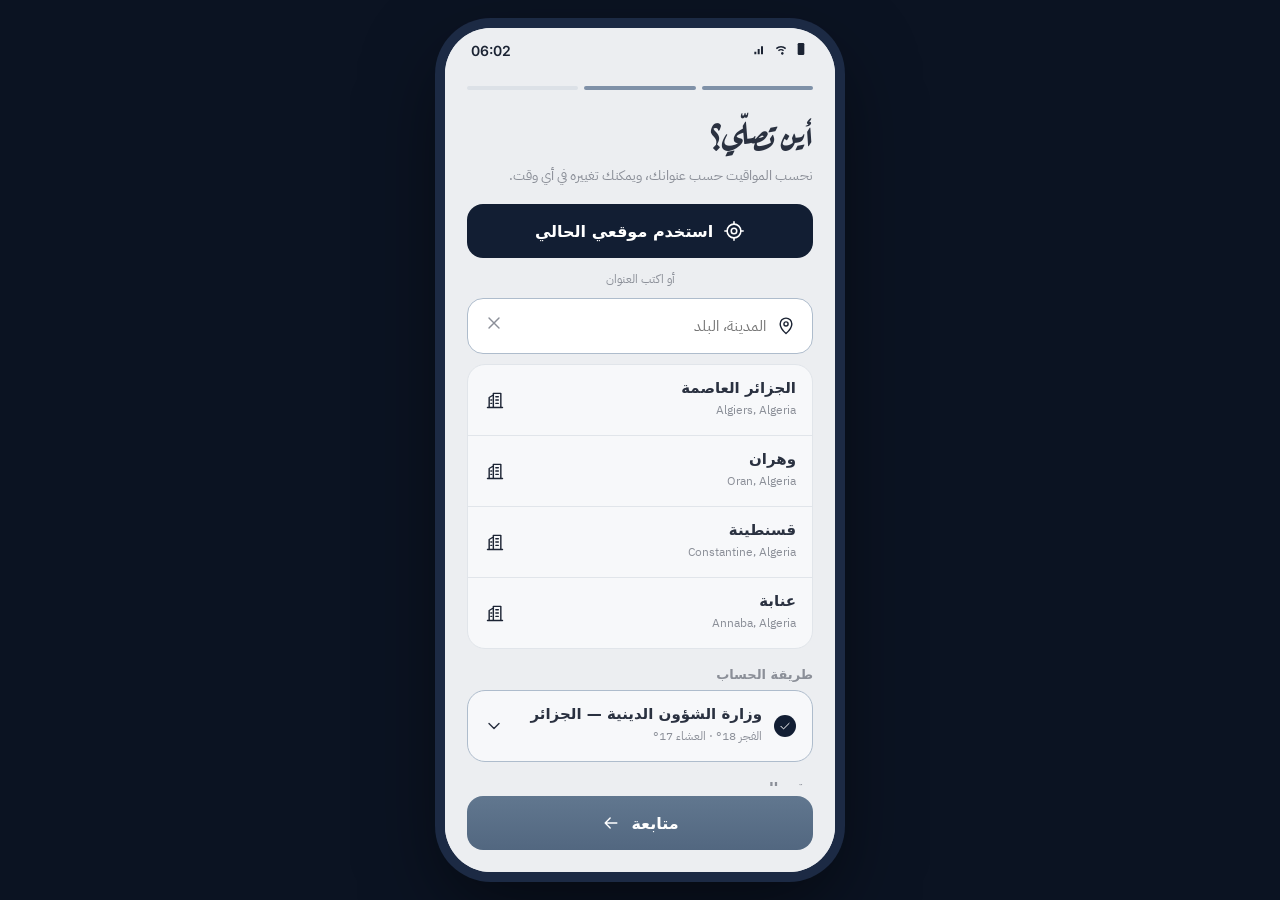
==== miqat/index.html @ 053abc75 "Miqat: drop corner circle on Adhkar and All-timings widgets Co-Authored-By: Claude Opus 5.5 <noreply" ====
<!doctype html>
<html lang="ar" dir="rtl">
<head>
<meta charset="utf-8">
<meta name="viewport" content="width=device-width,initial-scale=1,viewport-fit=cover,maximum-scale=1">
<meta name="theme-color" content="#121e33">
<title>ميقات</title>
<link rel="preconnect" href="https://fonts.googleapis.com">
<link rel="preconnect" href="https://fonts.gstatic.com" crossorigin>
<link href="https://fonts.googleapis.com/css2?family=Amiri:wght@400;700&family=Aref+Ruqaa:wght@700&family=IBM+Plex+Sans+Arabic:wght@400;500;600;700&family=Inter:wght@500;600;700;800&family=JetBrains+Mono:wght@400&display=swap" rel="stylesheet">
<style>
:root{
  --navy:#121e33;--navy2:#1a2842;--navy3:#22324f;--navyline:#2b3c5c;
  --cream:#eceef1;--card:#fff;--line:#eee8dc;--ink:#1b2333;--muted:#8b8f98;--muted2:#a9adb5;
  --gold:#7f91a8;--gold2:#aebccc;--goldsoft:#e3e8ef;--goldink:#4e6079;
  --green:#3dbb8a;--greensoft:#e2f4ec;
  --ui:'IBM Plex Sans Arabic',system-ui,sans-serif;--num:'Inter','IBM Plex Sans Arabic',sans-serif;
  --disp:'Aref Ruqaa','Amiri',serif;--quran:'Amiri',serif;--mono:'JetBrains Mono',monospace;
}
*{box-sizing:border-box;margin:0;padding:0;-webkit-tap-highlight-color:transparent}
html,body{height:100%}
body{background:#0b1322;font-family:var(--ui);color:var(--ink);display:flex;justify-content:center;align-items:center;overflow:hidden}
button{font:inherit;color:inherit;background:none;border:0;cursor:pointer}
input{font:inherit}
.ltr{direction:ltr;unicode-bidi:isolate;display:inline-block}
.num{font-family:var(--num);font-variant-numeric:tabular-nums}
svg.i{width:22px;height:22px;stroke:currentColor;fill:none;stroke-width:1.7;stroke-linecap:round;stroke-linejoin:round;flex:none}
#phone{position:relative;width:100%;height:100%;overflow:hidden;background:var(--cream)}
@media (min-width:520px){
  #phone{width:390px;height:844px;border-radius:46px;box-shadow:0 0 0 10px #1c2a44,0 30px 80px #0008}
  #sbar{display:flex!important}
}
#sbar{display:none;position:absolute;top:0;left:0;right:0;height:44px;padding:0 26px;align-items:center;justify-content:space-between;font:600 14px var(--num);z-index:50;pointer-events:none;direction:ltr}
#sbar svg{width:16px;height:16px;fill:currentColor}
#screen{position:absolute;inset:0;display:flex;flex-direction:column}
.scroll{flex:1;overflow-y:auto;overflow-x:hidden;scrollbar-width:none}
.scroll::-webkit-scrollbar{display:none}
.pt{padding-top:env(safe-area-inset-top)}
@media (min-width:520px){.pt{padding-top:44px}}
.light{background:var(--cream);color:var(--ink)}
.dark{background:var(--navy);color:#fff}

/* nav */
.nav{display:flex;justify-content:space-around;padding:8px 6px calc(10px + env(safe-area-inset-bottom));border-top:1px solid var(--line);background:var(--cream)}
.dark .nav{background:var(--navy2);border-color:var(--navyline)}
.nav button{display:flex;flex-direction:column;align-items:center;gap:3px;font-size:11.5px;color:var(--muted2);width:72px}
.nav button .pill{width:56px;height:30px;border-radius:15px;display:grid;place-items:center}
.nav button.on{color:var(--ink);font-weight:700}
.nav button.on .pill{background:var(--goldsoft);color:var(--goldink)}
.dark .nav button.on{color:#fff}
.dark .nav button.on .pill{background:#2e3d5a;color:var(--gold2)}
@media (min-width:520px){.nav{padding-bottom:22px}}

/* generic */
.hdr{display:flex;align-items:center;gap:12px;padding:12px 20px 8px}
.hdr h1{font:700 26px var(--disp);flex:1}
.ib{width:40px;height:40px;border-radius:20px;display:grid;place-items:center}
.card{background:var(--card);border-radius:18px;border:1px solid var(--line)}
.dark .card{background:var(--navy2);border-color:var(--navyline)}
.btn{height:54px;border-radius:16px;display:flex;align-items:center;justify-content:center;gap:10px;font-weight:700;font-size:16px;width:100%}
.btn.gold{background:linear-gradient(180deg,#61778f,#526780);color:#fff;box-shadow:none}
.btn.navy{background:var(--navy);color:#fff}
.btn.white{background:#fff;color:var(--ink)}
.chip{display:inline-flex;align-items:center;gap:6px;height:28px;padding:0 12px;border-radius:14px;font-size:12.5px;font-weight:600;white-space:nowrap}
.muted{color:var(--muted)}
.sec{font-size:13px;color:var(--muted);font-weight:600;margin:18px 22px 8px}
.toast{position:absolute;left:50%;bottom:110px;transform:translateX(-50%);background:#1b2333ee;color:#fff;padding:10px 16px;border-radius:12px;font-size:13px;z-index:90;max-width:85%;text-align:center;animation:fade .25s}
@keyframes fade{from{opacity:0;transform:translate(-50%,8px)}}

/* splash */
.splash{background:radial-gradient(circle at 50% 42%,#1f2d47 0,#121e33 45%,#0d1628 100%);color:#fff;align-items:center;justify-content:center;text-align:center}
.splash .t{font:700 64px var(--disp);color:var(--gold2);margin-top:22px}
.splash .s{color:#b8bfcc;font-size:14px;margin-top:6px}
.dots{display:flex;gap:7px;justify-content:center;margin-top:46px}
.dots i{width:7px;height:7px;border-radius:4px;background:#4a5670;animation:dot 1.2s infinite}
.dots i:nth-child(2){animation-delay:.2s}.dots i:nth-child(3){animation-delay:.4s}
@keyframes dot{40%{background:var(--gold2)}}
.splash .foot{position:absolute;bottom:46px;left:0;right:0;font-size:12px;color:#6f7a90}

/* onboarding */
.prog{display:flex;gap:6px;padding:14px 22px 0}
.prog i{flex:1;height:4px;border-radius:2px;background:#dce1e7}.prog i.on{background:var(--gold)}
.ob h2{font:700 34px var(--disp);padding:18px 22px 4px}
.ob p.lead{padding:0 22px;color:var(--muted);font-size:13.5px}
.search{display:flex;align-items:center;gap:10px;margin:0 22px;height:56px;padding:0 16px;border-radius:16px;background:#fff;border:1.5px solid var(--gold2)}
.search input{flex:1;min-width:0;border:0;outline:0;background:none;font-size:15px}
.list{margin:10px 22px 0;overflow:hidden}
.li{display:flex;align-items:center;gap:12px;padding:14px 16px;border-bottom:1px solid var(--line);text-align:right;width:100%}
.li:last-child{border-bottom:0}
.li .tx{flex:1}.li b{display:block;font-size:15px}.li small{color:var(--muted);font-size:12px}
.radio{width:22px;height:22px;border-radius:11px;display:grid;place-items:center;color:#fff}
.radio.on{background:var(--navy)}
.seg{display:flex;background:#e2e6eb;border-radius:14px;padding:4px;margin:0 22px}
.seg button{flex:1;height:40px;border-radius:11px;font-size:13.5px;color:var(--muted);font-weight:600}
.seg button.on{background:#fff;color:var(--ink);box-shadow:0 1px 4px #0001}

/* home hero */
.hero{position:relative;color:#fff;padding:0 22px 26px;overflow:hidden}
.hero.day{background:linear-gradient(180deg,#6d8099 0%,#a6968f 55%,#e0a46c 100%)}
.hero.night{background:linear-gradient(180deg,#0f1a2e 0%,#1c2b47 100%)}
.hero .deco{position:absolute;left:-70px;top:-60px;width:220px;height:220px;border-radius:50%;border:1px dashed #ffffff30}
.hero .moon{position:absolute;left:18px;top:30px;width:76px;height:76px;border-radius:50%;box-shadow:-14px 10px 0 0 #dfe3ea;transform:rotate(-20deg)}
.hero .loc{display:flex;align-items:center;gap:6px;font-weight:700;font-size:16px;justify-content:flex-start}
.hero .date{font-size:12.5px;opacity:.9;margin-top:3px}
.hero .lbl{font-size:13px;opacity:.9;margin-top:26px;text-align:right}
.hero .cd{font:800 58px var(--num);letter-spacing:-1px;text-align:right;direction:ltr;line-height:1.05;font-variant-numeric:tabular-nums}
.hero .ap{display:inline-flex;align-items:center;gap:6px;background:#ffffff2e;border-radius:18px;padding:6px 12px;font-size:13.5px;font-weight:600;margin-top:10px}
.hero .apw{text-align:right}
.calbtn{position:absolute;left:22px;top:12px;width:40px;height:40px;border-radius:20px;background:#ffffff26;display:grid;place-items:center;z-index:2}
.offbar{margin:14px 16px 0;padding:12px 14px;border-radius:14px;background:#e9edf2;border:1px solid #d6dde6;display:flex;gap:10px;align-items:flex-start;font-size:12.5px;color:#4a5a6e;line-height:1.7}
.plist{margin:-14px 16px 0;position:relative;z-index:3;overflow:hidden;padding:4px 0}
.prow{display:flex;align-items:center;gap:12px;padding:12px 14px;border-bottom:1px solid var(--line);position:relative}
.prow:last-child{border-bottom:0}
.dark .prow{border-color:var(--navyline)}
.prow .ic{width:38px;height:38px;border-radius:12px;background:#e9ecf0;display:grid;place-items:center;color:#7d8597}
.dark .prow .ic{background:#24344f;color:#b7c0d2}
.prow .nm{font-size:16px;font-weight:600}.prow .sb{font-size:11.5px;color:var(--muted)}
.prow .tm{font:600 19px var(--num);min-width:58px;text-align:left;color:var(--ink)}
.dark .prow .tm{color:#fff}
.prow.past .tm{color:#9aa0aa}.dark .prow.past .tm{color:#9aa6bb}
.prow .ck{width:20px;height:20px;border-radius:10px;background:var(--greensoft);color:var(--green);display:grid;place-items:center}
.dark .prow .ck{background:#1f4a44}
.prow .bell{color:var(--gold);width:30px;display:grid;place-items:center}
.prow .bell.off{color:#b5b9c1}
.prow.next{background:var(--goldsoft);margin:0 -2px;border-radius:14px;border-bottom-color:transparent}
.dark .prow.next{background:#2c3a55}
.prow.next .ic{background:var(--gold);color:#fff}
.prow.next .sb{color:var(--goldink)}.dark .prow.next .sb{color:var(--gold2)}
.prow.next .nm{font-weight:700}.prow.next .tm{font-weight:700}
.tiles{display:grid;grid-template-columns:1fr 1fr;gap:12px;margin:14px 16px 18px}
.tile{display:flex;align-items:center;gap:12px;padding:16px;text-align:right}
.tile .ti{width:44px;height:44px;border-radius:14px;display:grid;place-items:center}
.tile b{display:block;font-size:14.5px;white-space:nowrap}.tile small{color:var(--muted);font-size:12px}

/* timings day */
.daybar{margin:6px 16px 0;background:var(--navy);color:#fff;border-radius:20px;padding:14px;display:flex;align-items:center;text-align:center}
.daybar .c{flex:1}.daybar b{font-size:16px}.daybar small{display:block;color:var(--gold2);font-size:12.5px;margin-top:2px}
.trow{display:flex;align-items:center;gap:10px;padding:12px 18px;border-bottom:1px solid var(--line)}
.trow:last-child{border:0}
.trow .n{flex:1;font-size:15px;color:#6a707b}.trow .e{font:11.5px var(--mono);color:#a3a7ae;width:100px;text-align:left}
.trow .t{font:500 18px var(--num);color:#7b818b;width:56px;text-align:left}
.trow.p .n{color:var(--ink);font-weight:700}.trow.p .t{color:var(--ink);font-weight:700}
.trow.now{background:var(--goldsoft)}
.info{display:flex;gap:10px;padding:16px;margin:14px 16px;font-size:12.5px;line-height:1.8;color:#555b66}

/* imsakiya */
.mhead{display:flex;align-items:center;gap:8px;padding:0 16px;margin-top:4px}
.mrow{display:grid;grid-template-columns:1.35fr repeat(5,1fr);align-items:center;padding:10px 12px;border-bottom:1px solid var(--line);font-size:13.5px}
.mrow>span{text-align:center;font-family:var(--num);font-weight:500}
.mrow>.d{text-align:right;font-family:var(--ui)}
.mrow .d b{font-size:13.5px}.mrow .d small{display:block;font-size:10.5px;color:var(--muted)}
.mrow.h{font-size:12px;color:var(--muted);border:0;padding-top:16px}
.mrow.h>span{font-family:var(--ui);font-weight:500}
.mrow.today{background:var(--navy);color:#fff;border-radius:12px;margin:0 6px;border:0}
.mrow.today .d b{color:var(--gold2)}.mrow.today small{color:#b0b9cc}
.mrow.alt{background:#f2f4f6}

/* qibla */
.qhead{text-align:center;padding:10px 20px 0}
.qhead h3{font-size:21px;font-weight:700}.qhead p{font-size:12.5px;color:#9aa6bb;margin-top:4px}
.qhead.ok h3{color:#59d4a2}
.dialwrap{position:relative;width:310px;height:330px;margin:4px auto 0;touch-action:none}
.dialwrap .tri{position:absolute;left:50%;top:0;transform:translateX(-50%);width:0;height:0;border-left:10px solid transparent;border-right:10px solid transparent;border-top:16px solid #fff;z-index:2}
.dialwrap.ok .tri{border-top-color:#59d4a2}
.dial{position:absolute;left:5px;top:20px;width:300px;height:300px}
.qstats{display:grid;grid-template-columns:1fr 1fr;gap:10px;margin:8px 16px 0}
.qstats .card{padding:12px 14px;text-align:right}
.qstats small{font-size:11.5px;color:#9aa6bb}.qstats b{display:block;font:700 22px var(--num);margin-top:2px}
.qnote{display:flex;align-items:center;gap:10px;margin:10px 16px;padding:12px 14px;font-size:12px;color:#9aa6bb}
.simbar{margin:6px 16px;display:flex;align-items:center;gap:10px;font-size:12px;color:#9aa6bb}
.simbar input{flex:1;accent-color:var(--gold)}

/* adhan */
.adhan{background:linear-gradient(180deg,#2b3240 0%,#465264 50%,#5f6b7c 100%);color:#fff;text-align:center;align-items:center}
.adhan .pl{display:inline-flex;align-items:center;gap:6px;background:#ffffff26;border-radius:18px;padding:7px 14px;font-size:13px;font-weight:600;margin-top:22px}
.adhan .big{font:700 70px var(--disp);line-height:1.2;margin-top:6px}
.wave{display:flex;gap:4px;align-items:center;height:60px;justify-content:center;margin-top:34px}
.wave i{width:4px;border-radius:2px;background:#fff;opacity:.85;animation:wv 1s ease-in-out infinite}
@keyframes wv{50%{transform:scaleY(.35)}}
.adhan .bar{margin:0 18px;padding:14px 16px;border-radius:16px;background:#ffffff22;display:flex;align-items:center;gap:10px;font-size:13px;text-align:right}

/* lock reminder */
.lock{background:linear-gradient(180deg,#2c2a3e 0%,#3b3550 50%,#2c2a3e 100%);color:#fff}
.lock .clock{text-align:center;margin-top:34px}
.lock .clock small{font-size:15px;opacity:.9}.lock .clock b{display:block;font:300 92px var(--num);letter-spacing:-2px;line-height:1.05}
.notif{margin:20px 12px 0;background:#f2ecf1f2;color:var(--ink);border-radius:22px;padding:14px 16px;animation:drop .4s}
@keyframes drop{from{transform:translateY(-30px);opacity:0}}
.notif .app{display:flex;align-items:center;gap:6px;font-size:11.5px;color:#7a7f8a}
.notif .app i{width:20px;height:20px;border-radius:6px;background:var(--navy);display:grid;place-items:center;color:var(--gold2)}
.notif h4{font-size:15.5px;margin-top:8px}.notif p{font-size:13px;color:#555b66;margin-top:4px;line-height:1.7}
.notif .acts{display:flex;gap:8px;margin-top:12px}
.notif .acts button{flex:1;height:44px;border-radius:12px;font-weight:700;font-size:14px}

/* adhkar list */
.tabs{display:flex;gap:8px;padding:6px 16px 12px;overflow-x:auto;scrollbar-width:none}
.tabs::-webkit-scrollbar{display:none}
.tabs button{display:flex;align-items:center;gap:6px;height:40px;padding:0 14px;border-radius:20px;background:#fff;border:1px solid var(--line);font-weight:600;font-size:14px;white-space:nowrap}
.tabs button.on{background:var(--navy);color:#fff;border-color:var(--navy)}
.tabs .okd{width:18px;height:18px;border-radius:9px;background:#6b7280;color:#fff;display:grid;place-items:center}
.aheroc{margin:0 16px;border-radius:22px;padding:18px;color:#fff}
.aheroc small{font-size:12px;opacity:.85}.aheroc h2{font:700 30px var(--disp);margin-top:2px}
.aheroc .st{display:flex;gap:16px;font-size:12.5px;margin-top:6px;opacity:.95}
.aheroc .st span{display:flex;align-items:center;gap:5px}
.aheroc .fp{margin-top:12px;background:#ffffff26;border-radius:14px;padding:8px 12px;font-size:12px;display:flex;align-items:center;gap:8px}
.arow{display:flex;align-items:center;gap:12px;padding:13px 16px;border-bottom:1px solid var(--line);width:100%;text-align:right}
.arow:last-child{border:0}
.arow .n{width:26px;height:26px;border-radius:9px;background:#e9ecf0;display:grid;place-items:center;font:600 12px var(--num);color:#6a707b}
.arow.dn .n{background:var(--greensoft);color:var(--green)}
.arow .tx{flex:1}.arow b{display:block;font-size:15px}.arow small{font-size:12px;color:var(--muted)}
.arow .x{font:700 14px var(--num);color:var(--goldink);direction:ltr}
.stickyb{position:sticky;bottom:0;padding:10px 16px 12px;background:linear-gradient(transparent,var(--cream) 30%)}

/* counter */
.chd{display:flex;align-items:center;padding:8px 16px 4px;text-align:center}
.chd .c{flex:1}.chd b{font-size:16px}.chd small{display:block;color:#8b97ad;font:500 12px var(--num)}
.segs{display:flex;gap:5px;padding:8px 18px 12px;direction:rtl}
.segs i{flex:1;height:3px;border-radius:2px;background:#33435f}
.segs i.d{background:var(--gold)}.segs i.c{background:#fff}
.dcard{margin:0 16px;background:#f6f7f9;color:var(--ink);border-radius:22px;padding:16px 18px 14px;cursor:pointer;user-select:none}
.dcard .tags{display:flex;gap:6px;justify-content:flex-start;flex-wrap:wrap}
.tg1{background:var(--navy);color:#fff}.tg2{background:var(--goldsoft);color:var(--goldink)}.tg3{background:var(--greensoft);color:#2a8a63}
.dtext{font-family:var(--quran);text-align:center;line-height:2;margin:12px 0 6px;color:#1b2333}
.dtext .sur{display:block;color:var(--goldink);font-size:.62em;font-weight:700;line-height:1.6}
.dtext .bas{display:block;font-size:.6em;color:#7a7f8a;line-height:1.6}
.dtext .ist{display:block;font-size:.6em;color:#7a7f8a}
.dnote{font-size:12.5px;color:#6a707b;text-align:center;padding:8px 0 0}
.dsrc{border-top:1px dashed #d6dbe2;margin-top:10px;padding-top:10px;display:flex;gap:8px;font-size:12px;color:#6a707b;line-height:1.7}
.dsrc .gn{color:var(--goldink);font-weight:700;display:block}
.fadl{margin:10px 16px 0;padding:12px 14px;border-radius:16px;background:#1d2b45;border:1px solid var(--navyline);font-size:12.5px;line-height:1.7;display:flex;gap:8px;color:#dfe5ef}
.fadl b{color:var(--gold2)}
.subchips{display:flex;gap:8px;justify-content:center;margin-top:12px;flex-wrap:wrap}
.subchips .chip{height:32px;background:#1d2b45;color:#b9c3d6;border:1px solid var(--navyline);font-family:var(--ui)}
.subchips .chip.cur{background:var(--gold2);color:#ffffff;border-color:var(--gold2)}
.subchips .chip.ok{background:#173a36;color:#59d4a2;border-color:#1f4a44}
.ringw{display:flex;flex-direction:column;align-items:center;margin-top:auto;padding-top:14px}
.ring{position:relative;width:150px;height:150px;cursor:pointer;user-select:none;transition:transform .08s}
.ring:active{transform:scale(.96)}
.ring svg{position:absolute;inset:0;transform:rotate(-90deg)}
.ring .in{position:absolute;inset:16px;border-radius:50%;background:radial-gradient(circle at 50% 35%,#2a4270,#1a2b4c);display:flex;flex-direction:column;align-items:center;justify-content:center;box-shadow:inset 0 2px 10px #0006}
.ring .in b{font:800 46px var(--num);line-height:1}.ring .in small{font-size:12.5px;color:#b9c3d6;margin-top:4px}
.hint{font-size:11.5px;color:#8b97ad;margin-top:10px;display:flex;align-items:center;gap:6px}
.cfoot{display:flex;justify-content:space-between;padding:14px 22px calc(14px + env(safe-area-inset-bottom));font-size:14px;color:#c9d1df}
.cfoot button{display:flex;align-items:center;gap:6px}
@media (min-width:520px){.cfoot{padding-bottom:26px}}

/* done */
.done{text-align:center}
.okbig{width:150px;height:150px;border-radius:50%;margin:40px auto 0;background:radial-gradient(circle,#1d3b44 55%,#16283f 56%);display:grid;place-items:center}
.okbig i{width:110px;height:110px;border-radius:50%;background:linear-gradient(180deg,#5a9a86,#447d6b);display:grid;place-items:center;box-shadow:none;animation:pop .5s}
@keyframes pop{from{transform:scale(.5)}}
.done h2{font:700 40px var(--disp);color:var(--gold2);margin-top:14px}
.stats3{display:grid;grid-template-columns:repeat(3,1fr);gap:10px;margin:18px 16px 0}
.stats3 .card{padding:12px 6px}.stats3 b{font:700 24px var(--num);display:block}.stats3 small{font-size:11.5px;color:#9aa6bb}
.pdots{display:flex;justify-content:space-between;padding:12px 6px 4px}
.pdots div{display:flex;flex-direction:column;align-items:center;gap:6px;font-size:11.5px;color:#b9c3d6;flex:1}
.pdots i{width:46px;height:46px;border-radius:14px;display:grid;place-items:center;background:#173a36;color:#59d4a2;border:1px solid #1f4a44}
.pdots i.no{background:transparent;border:1px dashed #44567a;color:#5d6d8d}

/* settings */
.srow{display:flex;align-items:center;gap:12px;padding:15px 16px;border-bottom:1px solid var(--line);width:100%;text-align:right}
.srow:last-child{border:0}
.srow .tx{flex:1}.srow b{display:block;font-size:15px;font-weight:600}.srow small{font-size:12px;color:var(--muted)}
.srow .ico{color:#5b6372}
.grp{margin:0 16px}
.tgl{width:50px;height:30px;border-radius:15px;background:#cfd5dd;position:relative;flex:none;transition:.2s}
.tgl::after{content:"";position:absolute;top:3px;right:3px;width:24px;height:24px;border-radius:12px;background:#fff;transition:.2s;box-shadow:0 1px 3px #0003}
.tgl.on{background:#2f8d68}.tgl.on::after{right:23px}
.ncard{margin:0 16px 12px;padding:14px}
.ncard .top{display:flex;align-items:center;gap:10px}
.ncard .top .tx{flex:1;text-align:right}
.ncard .top b{font-size:16px}.ncard .top span{font:500 14px var(--num);color:var(--muted);margin-inline-start:6px}
.ncard .ops{display:flex;gap:8px;margin-top:12px;flex-wrap:wrap}
.ncard .ops button{height:34px;padding:0 12px;border-radius:17px;font-size:12.5px;font-weight:600;display:flex;align-items:center;gap:6px}
.o1{background:var(--navy);color:#fff}.o2{background:#e9ecf0;color:#4b5260}.o3{background:var(--goldsoft);color:var(--goldink)}
.ncard.off .ops{opacity:.4;pointer-events:none}
.ncard .nt{font-size:11.5px;color:var(--muted);margin-top:8px;display:flex;gap:6px;align-items:center}

/* sheet */
.shade{position:absolute;inset:0;background:#0007;z-index:80;display:flex;align-items:flex-end;animation:fd .2s}
@keyframes fd{from{opacity:0}}
.sheet{width:100%;max-height:86%;background:var(--cream);color:var(--ink);border-radius:24px 24px 0 0;padding:10px 0 calc(18px + env(safe-area-inset-bottom));display:flex;flex-direction:column;animation:up .25s}
@keyframes up{from{transform:translateY(40px)}}
.sheet .grab{width:40px;height:5px;border-radius:3px;background:#cfd5dd;margin:0 auto 10px}
.sheet h3{font-size:18px;padding:0 20px 10px}
.sheet .scroll{padding:0 16px}
.stepper{display:flex;align-items:center;gap:10px}
.stepper button{width:34px;height:34px;border-radius:17px;background:#fff;border:1px solid var(--line);font-size:18px;font-weight:700}
.stepper b{min-width:56px;text-align:center;font:600 15px var(--num)}

/* skeleton */
.sk{background:linear-gradient(90deg,#efe9dd,#f7f3ea,#efe9dd);background-size:200% 100%;animation:sk 1.4s infinite;border-radius:8px}
@keyframes sk{to{background-position:-200% 0}}
.loglist{font:11px var(--mono);direction:ltr;text-align:left;color:#555;padding:10px 14px;line-height:1.7;word-break:break-all}
.loglist .ok{color:#2a8a63}.loglist .er{color:#c0392b}

/* home v2 */
.hero .loc{color:#fff;font-family:var(--ui)}
.hero .cd{cursor:pointer}.hero .cd.clk{opacity:.92}
button.ap{color:#fff;font-family:var(--ui)}
.stars{position:absolute;inset:0;background-image:radial-gradient(1.2px 1.2px at 20% 30%,#fff9,transparent),radial-gradient(1px 1px at 60% 18%,#fff8,transparent),radial-gradient(1.4px 1.4px at 80% 40%,#fff7,transparent),radial-gradient(1px 1px at 35% 55%,#fff6,transparent),radial-gradient(1.2px 1.2px at 10% 70%,#fff7,transparent),radial-gradient(1px 1px at 90% 12%,#fff8,transparent),radial-gradient(1px 1px at 48% 8%,#fff9,transparent);pointer-events:none}
.arcw{margin:8px -10px -4px}
.arc{width:100%;height:auto;display:block;overflow:visible}
.arc .mk{cursor:pointer}
.sunp{animation:sunp 2.6s ease-in-out infinite;transform-box:fill-box;transform-origin:center}
@keyframes sunp{50%{transform:scale(1.25);opacity:.75}}
.prow{flex-wrap:wrap;cursor:pointer;transition:background .2s}
.prow .ic{color:var(--pc);background:color-mix(in srgb,var(--pc) 13%,#fff)}
.dark .prow .ic{color:color-mix(in srgb,var(--pc) 55%,#fff);background:color-mix(in srgb,var(--pc) 22%,#1a2842)}
.prow.next .ic{background:linear-gradient(160deg,#aebccc,#7f91a8);color:#fff;box-shadow:0 4px 12px #7f91a855}
.prow.next .ic svg{animation:bob 2.4s ease-in-out infinite}
@keyframes bob{50%{transform:translateY(-2px)}}
.prow.open:not(.next){background:#faf7f0}.dark .prow.open:not(.next){background:#1f2f4c}
.prow .ck.gd{background:var(--goldsoft);color:var(--goldink)}.dark .prow .ck.gd{background:#3a4a60;color:var(--gold2)}
.xp{flex-basis:100%;padding:10px 50px 2px 0;animation:fade2 .2s}
@keyframes fade2{from{opacity:0;transform:translateY(-4px)}}
.xl{font-size:12.5px;color:#6a707b;display:flex;gap:6px;align-items:center;line-height:1.7}
.dark .xl{color:#b9c3d6}
.xl b{color:var(--ink)}.dark .xl b{color:#fff}
.pbar{height:6px;border-radius:3px;background:#0000000f;margin-top:8px;overflow:hidden}
.dark .pbar{background:#ffffff1a}
.pbar i{display:block;height:100%;border-radius:3px;background:linear-gradient(90deg,#7f91a8,#aebccc);margin-right:auto;margin-left:0;float:right}
.pmeta{display:flex;justify-content:space-between;font:11px var(--num);color:var(--muted);margin-top:4px}
.xa{display:flex;gap:6px;flex-wrap:wrap;margin-top:10px}
.xa button{display:flex;align-items:center;gap:5px;height:32px;padding:0 11px;border-radius:16px;font-size:12px;font-weight:600;background:#fff;border:1px solid var(--line);color:#4b5260}
.dark .xa button{background:#22324f;border-color:var(--navyline);color:#dfe5ef}
.xa button.on{background:var(--navy);color:#fff;border-color:var(--navy)}
.dark .xa button.on{background:#aebccc;color:#1b2333;border-color:#aebccc}
.xa button.gold{background:#526780;color:#fff;border:0}
.xa button.ok{background:var(--greensoft);color:#2a8a63;border-color:transparent}
.qa{display:grid;grid-template-columns:repeat(4,1fr);gap:9px;margin:14px 16px}
.qa button{background:var(--card);border:1px solid var(--line);border-radius:18px;padding:12px 4px 10px;display:flex;flex-direction:column;align-items:center;gap:3px;transition:transform .1s}
.qa button:active{transform:scale(.95)}
.dark .qa button{background:var(--navy2);border-color:var(--navyline)}
.qa span{width:46px;height:46px;border-radius:15px;display:grid;place-items:center;background:var(--b);color:var(--c);margin-bottom:4px}
.dark .qa span{background:color-mix(in srgb,var(--c) 25%,#1a2842);color:color-mix(in srgb,var(--c) 45%,#fff)}
.qa b{font-size:13px}.qa small{font-size:10.5px;color:var(--muted)}
.calbtn{top:calc(12px + env(safe-area-inset-top))}
@media (min-width:520px){.calbtn{top:56px}}

.mini{position:absolute;top:0;left:0;right:0;z-index:20;display:flex;align-items:center;gap:10px;padding-left:18px;padding-right:18px;padding-bottom:10px;color:#fff;transform:translateY(-110%);transition:transform .25s ease;box-shadow:0 6px 20px #0003;cursor:pointer}
.mini:not(.pt){padding-top:10px}
.mini.pt{padding-top:calc(10px + env(safe-area-inset-top))}
@media (min-width:520px){.mini.pt{padding-top:50px}}
.mini.day{background:linear-gradient(180deg,#6d8099,#9a8f8c)}
.mini.night{background:linear-gradient(180deg,#0f1a2e,#1c2b47)}
.mini.show{transform:none}
.mini .mi{width:38px;height:38px;border-radius:12px;background:#ffffff2a;display:grid;place-items:center}
.mini .mt{flex:1;line-height:1.3}.mini .mt b{font-size:15px;display:block}.mini .mt small{font-size:11.5px;opacity:.85}
.mini~#hsc{padding-bottom:90px}
.mini .mc{font:800 26px var(--num);letter-spacing:-.5px;direction:ltr}

/* per-prayer skies */
.hero.sky-fajr,.mini.sky-fajr{background:linear-gradient(180deg,#26355c 0%,#4f5f92 55%,#8d8db5 100%)}
.hero.sky-duha,.mini.sky-duha{background:linear-gradient(180deg,#4f7fae 0%,#7ea6c9 60%,#b4cfe0 100%)}
.hero.sky-dhuhr,.mini.sky-dhuhr{background:linear-gradient(180deg,#2f6f9e 0%,#5b97bf 60%,#93bfd8 100%)}
.hero.sky-asr,.mini.sky-asr{background:linear-gradient(180deg,#2f6470 0%,#4f8a8a 55%,#86aea3 100%)}
.hero.sky-maghrib,.mini.sky-maghrib{background:linear-gradient(180deg,#2c2550 0%,#56406e 55%,#8a5675 100%)}
.hero.sky-isha,.mini.sky-isha{background:linear-gradient(180deg,#0f1a2e 0%,#1c2b47 100%)}
.prow.next{--pc2:var(--pc);background:color-mix(in srgb,var(--pc) 11%,#fff)}
.dark .prow.next{background:color-mix(in srgb,var(--pc) 26%,#1a2842)}
.prow.next .ic{background:linear-gradient(160deg,color-mix(in srgb,var(--pc) 70%,#fff),var(--pc));color:#fff;box-shadow:0 4px 12px color-mix(in srgb,var(--pc) 35%,transparent)}
.prow.next .sb{color:color-mix(in srgb,var(--pc) 80%,#000)}
.dark .prow.next .sb{color:color-mix(in srgb,var(--pc) 45%,#fff)}
.prow .bell{color:#9aa3b5}.prow .bell.off{color:#c3c7cf}
.prow.next .bell{color:var(--pc)}.dark .prow.next .bell{color:color-mix(in srgb,var(--pc) 50%,#fff)}

/* eye-comfort palette (v3): muted, low-glare */
:root{--cream:#eceef1;--card:#f7f8fa;--line:#e1e5ea;--ink:#2a3140}
.hero.sky-fajr,.mini.sky-fajr{background:linear-gradient(180deg,#2a3350 0%,#454d6e 60%,#62678a 100%)}
.hero.sky-duha,.mini.sky-duha{background:linear-gradient(180deg,#3a566d 0%,#57748a 60%,#7790a1 100%)}
.hero.sky-dhuhr,.mini.sky-dhuhr{background:linear-gradient(180deg,#33566b 0%,#4e6f84 60%,#6e8899 100%)}
.hero.sky-asr,.mini.sky-asr{background:linear-gradient(180deg,#34514f 0%,#4f6b68 60%,#6e8580 100%)}
.hero.sky-maghrib,.mini.sky-maghrib{background:linear-gradient(180deg,#2b3240 0%,#465264 60%,#5f6b7c 100%)}
.hero.sky-isha,.mini.sky-isha{background:linear-gradient(180deg,#141c2c 0%,#1e283b 100%)}
.hero,.mini{color:#eeece6}
.hero .cd{color:#f1efe9;font-weight:700}
.hero .ap{background:#ffffff1f}
.hero .deco{border-color:#ffffff1a}
.sunp{animation:none}
.prow.next{background:color-mix(in srgb,var(--pc) 9%,#f7f8fa)}
.prow.next .ic{background:color-mix(in srgb,var(--pc) 75%,#5b6475);box-shadow:none}
.prow.next .ic svg{animation:none}
.prow .ic{background:color-mix(in srgb,var(--pc) 10%,#f7f8fa);color:color-mix(in srgb,var(--pc) 80%,#555)}
.prow .tm{color:#2f3644}.prow.past .tm{color:#9aa0a8}
.qa span{background:color-mix(in srgb,var(--c) 10%,#f7f8fa)}

/* matte dark theme (default) */
.tdark{background:#151a22}
.tdark .dark{--cream:#151a22;--card:#1c222c;--line:#262e3a;--ink:#d5d9df;--muted:#838c9a;--muted2:#6f7886;--goldsoft:#263040;--goldink:#a3b0c2;--greensoft:#1c3330;--navy:#2a3a52;--navy2:#1c222c;--navy3:#222a36;--navyline:#262e3a;background:#151a22;color:#d5d9df}
.tdark .dark .nav{background:#181d26;border-color:#232a35}
.tdark .dark .nav button.on{color:#d5d9df}.tdark .dark .nav button.on .pill{background:#263040;color:#a3b0c2}
.tdark .dark .card{background:#1c222c;border-color:#262e3a}
.tdark .dark .prow .tm{color:#d5d9df}.tdark .dark .prow.past .tm{color:#7c8592}
.tdark .dark .prow .ic{background:color-mix(in srgb,var(--pc) 14%,#1c222c);color:color-mix(in srgb,var(--pc) 55%,#c9ced6)}
.tdark .dark .prow.next{background:color-mix(in srgb,var(--pc) 14%,#1c222c)}
.tdark .dark .prow.next .ic{background:color-mix(in srgb,var(--pc) 55%,#2a3342);color:#e3e6ea}
.tdark .dark .prow.next .sb{color:color-mix(in srgb,var(--pc) 40%,#c9ced6)}
.tdark .dark .prow .bell{color:#6f7886}.tdark .dark .prow.next .bell{color:color-mix(in srgb,var(--pc) 45%,#c9ced6)}
.tdark .dark .qa button{background:#1c222c;border-color:#262e3a}
.tdark .dark .qa span{background:color-mix(in srgb,var(--c) 16%,#1c222c);color:color-mix(in srgb,var(--c) 45%,#c9ced6)}
.tdark .hero,.tdark .mini{color:#dcdfe4}.tdark .hero .cd{color:#e2e4e8}
.tdark .dark .tabs button{background:#1c222c;border-color:#262e3a;color:#c2c8d0}
.tdark .dark .tabs button.on{background:#2a3a52;border-color:#2a3a52;color:#e3e6ea}
.tdark .dark .search{background:#1c222c;border-color:#3a4659;color:#d5d9df}.tdark .dark .search input{color:#d5d9df}
.tdark .dark .seg{background:#1c222c}.tdark .dark .seg button.on{background:#2a3342;color:#d5d9df;box-shadow:none}
.tdark .dark .prog i{background:#262e3a}.tdark .dark .prog i.on{background:#6c809a}
.tdark .dark .radio.on{background:#4a5d78}
.tdark .dark .arow .n,.tdark .dark .trow.now{background:#262e3a;color:#a8b0bc}
.tdark .dark .trow .n{color:#9aa2ae}.tdark .dark .trow .t{color:#9aa2ae}.tdark .dark .trow.p .n,.tdark .dark .trow.p .t{color:#d5d9df}
.tdark .dark .daybar{background:#222a36;color:#d5d9df}.tdark .dark .daybar small{color:#a3b0c2}
.tdark .dark .info{color:#a8b0bc}
.tdark .dark .mrow.alt{background:#191f28}.tdark .dark .mrow.today{background:#2a3a52}
.tdark .dark .srow .ico{color:#8b95a4}
.tdark .dark .tgl{background:#2f3846}.tdark .dark .tgl::after{background:#c9ced6}.tdark .dark .tgl.on{background:#4f7a6c}
.tdark .dark .o1{background:#2a3a52;color:#dfe3e8}.tdark .dark .o2{background:#262e3a;color:#b9c0ca}.tdark .dark .o3{background:#263040;color:#a3b0c2}
.tdark .dark .ncard .top .ib{background:#262e3a!important;color:#9aa3b1!important}
.tdark .dark .offbar{background:#232a35;border-color:#2e3746;color:#b9c0ca}
.tdark .dark .sk{background:linear-gradient(90deg,#1f2630,#262e3a,#1f2630);background-size:200% 100%}
.tdark .dark .stickyb{background:linear-gradient(transparent,#151a22 30%)}
.tdark .dark .xa button{background:#222a36;border-color:#2c3542;color:#c9ced6}
.tdark .dark .xa button.on{background:#3a4a62;color:#e3e6ea;border-color:#3a4a62}
.tdark .dark .xl,.tdark .dark .xl b{color:#b9c0ca}
.tdark .dcard{background:#1f2631;color:#d5d9df}
.tdark .dtext{color:#dfe2e6}.tdark .dtext .bas,.tdark .dtext .ist,.tdark .dnote,.tdark .dsrc{color:#8f98a6}
.tdark .dtext .sur{color:#a3b0c2}.tdark .dsrc{border-top-color:#2e3746}.tdark .dsrc .gn{color:#a3b0c2}
.tdark .tg1{background:#2a3a52;color:#dfe3e8}.tdark .tg2{background:#263040;color:#a3b0c2}.tdark .tg3{background:#1c3330;color:#8fbfae}
.tdark .fadl{background:#1a2029;border-color:#262e3a;color:#b9c0ca}.tdark .fadl b{color:#a3b0c2}
.tdark .ring .in{background:radial-gradient(circle at 50% 35%,#2a3445,#1f2733)}
.tdark .chd small{color:#7f8896}
.tdark .notif{background:#262d39;color:#d5d9df}.tdark .notif p{color:#a8b0bc}
.tdark .notif .acts button[style*="#e2e5ea"]{background:#323b49!important;color:#d5d9df}
.tdark .btn.white{background:#2a3342;color:#dfe3e8}
.tdark .sheet{background:#1a2029;color:#d5d9df}.tdark .sheet .card{background:#1f2631;border-color:#2a3241}
.tdark .sheet .li{border-color:#2a3241}.tdark .sheet .stepper button{background:#262e3a;border-color:#2e3746;color:#d5d9df}
.tdark .loglist{color:#a8b0bc}
.tdark .toast{background:#2a3342}

.tdark .hero.sky-fajr,.tdark .mini.sky-fajr{background:linear-gradient(180deg,#1f2640,#343b57 60%,#474c6a)}
.tdark .hero.sky-duha,.tdark .mini.sky-duha{background:linear-gradient(180deg,#22313f,#334656 60%,#455869)}
.tdark .hero.sky-dhuhr,.tdark .mini.sky-dhuhr{background:linear-gradient(180deg,#1f3341,#2f4555 60%,#405667)}
.tdark .hero.sky-asr,.tdark .mini.sky-asr{background:linear-gradient(180deg,#203332,#304644 60%,#425855)}
.tdark .hero.sky-maghrib,.tdark .mini.sky-maghrib{background:linear-gradient(180deg,#1e232c,#2c3440 60%,#3a4350)}
.tdark .hero.sky-isha,.tdark .mini.sky-isha{background:linear-gradient(180deg,#121722,#1a2130)}
/* prayer timeline card v3 */
.tl{margin:-14px 6px 0;position:relative;z-index:3;padding:16px 10px 10px;overflow:hidden;border-radius:22px}
.tr{padding:10px 8px 10px 6px!important}.tr.sun{padding-top:4px!important;padding-bottom:4px!important}.tr.next{padding-top:14px!important;padding-bottom:14px!important}
.tlh{display:flex;align-items:center;gap:10px;padding:0 4px 10px}
.tlh h3{margin:0;font-size:15px;font-weight:700}
.tlh small{display:block;font-size:11px;color:var(--muted);margin-top:1px}
.tlh .sg{display:flex;gap:4px;align-items:center;margin-right:auto}
.tlh .sg i{width:14px;height:6px;border-radius:3px;background:color-mix(in srgb,var(--muted) 25%,transparent);transition:background .4s}
.tlh .sg i.on{background:#6f9a8a}
.tlh .sg b{font:600 12px var(--num);color:var(--muted);margin-right:4px}
.tr{display:flex;flex-wrap:wrap;align-items:center;gap:10px;padding:8px 6px 8px 4px;position:relative;cursor:pointer;border-radius:14px;transition:background .25s,transform .15s;animation:trin .45s both}
.tr:active{transform:scale(.985)}
@keyframes trin{from{opacity:0;transform:translateX(-14px)}}
.tl.noanim .tr{animation:none}
.rail{width:18px;align-self:stretch;position:relative;flex:none}
.rail:before{content:'';position:absolute;right:8px;width:2px;top:-8px;bottom:-8px;background:color-mix(in srgb,var(--muted) 22%,transparent);border-radius:1px}
.tr.f .rail:before{top:50%}.tr:last-child .rail:before{bottom:50%}
.rail .fl{position:absolute;right:8px;width:2px;top:-8px;background:color-mix(in srgb,var(--pc) 55%,#8a96a8);border-radius:1px;transition:height .6s}
.tr.f .rail .fl{top:50%}
.rail .dt{position:absolute;right:3px;top:50%;width:12px;height:12px;margin-top:-6px;border-radius:50%;background:var(--card);border:2px solid color-mix(in srgb,var(--muted) 40%,transparent);box-sizing:border-box}
.tr.past .rail .dt,.tr.sun.gone .rail .dt{background:color-mix(in srgb,var(--pc) 55%,#8a96a8);border-color:transparent}
.tr.next .rail .dt{border-color:var(--pc);background:var(--card);box-shadow:0 0 0 0 color-mix(in srgb,var(--pc) 40%,transparent);animation:ping 2.2s infinite}
@keyframes ping{70%{box-shadow:0 0 0 7px transparent}100%{box-shadow:0 0 0 0 transparent}}
.rail .nw{position:absolute;right:5px;width:8px;height:8px;border-radius:50%;background:color-mix(in srgb,var(--pc) 70%,#6b7586);margin-top:-4px;transition:top .6s}
.tr .ic{width:40px;height:40px;border-radius:13px;display:grid;place-items:center;flex:none;color:color-mix(in srgb,var(--pc) 80%,#555);background:color-mix(in srgb,var(--pc) 11%,var(--card));transition:transform .3s}
.tr .tx{flex:1;min-width:0}
.tr .nm{font-size:15.5px;font-weight:600;display:flex;align-items:center;gap:6px}
.tr .sb{font-size:11.5px;color:var(--muted);margin-top:1px}
.tr .tm{font:600 18px var(--num);color:var(--ink)}
.tr.past .tm,.tr.past .nm{color:color-mix(in srgb,var(--ink) 50%,var(--card))}
.tr.past .ic{filter:saturate(.4);opacity:.75}
.tr .ac{width:36px;height:36px;border-radius:18px;display:grid;place-items:center;color:#9aa3b5;flex:none;transition:transform .2s,background .3s,color .3s}
.tr .ac.off{color:color-mix(in srgb,var(--muted) 55%,transparent)}
.tr .ac.pr{border:1.6px dashed color-mix(in srgb,var(--muted) 45%,transparent);color:color-mix(in srgb,var(--muted) 70%,transparent)}
.tr .ac.pr.on{border:0;background:#6f9a8a;color:#fff;animation:pop .35s}
@keyframes pop{40%{transform:scale(1.22)}}
.tr.sun{padding-top:3px;padding-bottom:3px}
.tr.sun .ic{width:30px;height:30px;border-radius:10px;margin:0 5px}
.tr.sun .nm{font-size:13px;font-weight:500;color:var(--muted)}.tr.sun .tm{font-size:14px;color:var(--muted)}
.tr.sun .sb{display:inline;margin-right:6px}
.tr.next{background:color-mix(in srgb,var(--pc) 9%,var(--card));padding-top:12px;padding-bottom:12px;margin:4px 0}
.tr.next .ic{width:48px;height:48px;border-radius:15px;background:color-mix(in srgb,var(--pc) 70%,#5b6475);color:#fff}
.tr.next .ic svg{animation:bob 2.6s ease-in-out infinite}
.tr.next .nm{font-size:17px;font-weight:700}.tr.next .tm{font-size:21px;font-weight:700}
.tr.next .ac{color:color-mix(in srgb,var(--pc) 75%,#444);background:color-mix(in srgb,var(--pc) 12%,var(--card))}
.tr.next .ac.off{color:var(--muted);background:transparent}
.nx{flex-basis:100%;padding-right:28px;margin-top:2px}
.nx .ln{display:flex;justify-content:space-between;align-items:baseline;font-size:11.5px;color:color-mix(in srgb,var(--pc) 70%,var(--ink))}
.nx .ln b{font:700 15px var(--num);letter-spacing:.5px}
.nx .br{height:5px;border-radius:3px;background:color-mix(in srgb,var(--pc) 14%,transparent);margin-top:6px;overflow:hidden;display:flex;justify-content:flex-start}
.nx .br i{display:block;height:100%;border-radius:3px;background:color-mix(in srgb,var(--pc) 60%,#8a96a8);transition:width 1s linear;position:relative;overflow:hidden}
.nx .br i:after{content:'';position:absolute;inset:0;background:linear-gradient(270deg,transparent,#ffffff55,transparent);animation:shim 2.8s infinite}
@keyframes shim{from{transform:translateX(100%)}to{transform:translateX(-100%)}}
.tr.open:not(.next){background:color-mix(in srgb,var(--pc) 6%,var(--card))}
.tr .xp{padding:8px 28px 4px 0}
.tr .chv{position:absolute;left:50%;bottom:-2px;opacity:0}
.tdark .dark .tr .ic{background:color-mix(in srgb,var(--pc) 14%,#1c222c);color:color-mix(in srgb,var(--pc) 55%,#c9ced6)}
.tdark .dark .tr.next{background:color-mix(in srgb,var(--pc) 14%,#1c222c)}
.tdark .dark .tr.next .ic{background:color-mix(in srgb,var(--pc) 50%,#2a3342);color:#e3e6ea}
.tdark .dark .nx .ln{color:color-mix(in srgb,var(--pc) 40%,#c9ced6)}
/* home bento widgets */
.bn{display:grid;grid-template-columns:1fr 1fr;gap:8px;margin:10px 6px 18px}
.bt{background:var(--card);border:1px solid var(--line);border-radius:22px;padding:14px;text-align:right;position:relative;overflow:hidden;transition:transform .15s;display:block;width:100%;color:inherit;animation:trin .5s both}
.bt:active{transform:scale(.97)}
.bt.w{grid-column:1/-1}
.bt h4{margin:0;font-size:14.5px;font-weight:700;display:flex;align-items:center;gap:6px}
.bt .s{font-size:11.5px;color:var(--muted);margin-top:2px}
.bt .go{position:absolute;left:12px;top:14px;color:var(--muted);opacity:.7}
.qbw{display:flex;align-items:center;gap:10px;margin-top:8px}
.qd{width:74px;height:74px;flex:none;transition:transform .5s cubic-bezier(.3,1.4,.5,1)}
.qd .nd{transform-origin:50px 50px;transform:rotate(var(--q));animation:ndin 1.3s cubic-bezier(.3,1.5,.5,1) both}
@keyframes ndin{from{transform:rotate(calc(var(--q) - 200deg))}}
.qd .sw{transform-origin:50px 50px;animation:sway 4s ease-in-out 1.3s infinite}
@keyframes sway{25%{transform:rotate(2.5deg)}75%{transform:rotate(-2.5deg)}}
.qv b{font:700 22px var(--num);display:block;color:#3f7d68}
.qv small{font-size:11px;color:var(--muted)}
.rgw{display:flex;align-items:center;gap:10px;margin-top:8px}
.rg{width:74px;height:74px;flex:none}
.rg .pg{transition:stroke-dashoffset 1.2s cubic-bezier(.3,1,.4,1)}
.rg text{font:700 19px var(--num);fill:var(--ink)}
.rgw .dts{display:flex;flex-direction:column;gap:4px;font-size:11px;color:var(--muted)}
.rgw .dts span{display:flex;align-items:center;gap:5px}
.rgw .dts i{width:7px;height:7px;border-radius:50%;background:color-mix(in srgb,var(--muted) 30%,transparent)}
.rgw .dts i.on{background:#6f9a8a}
.wk{display:flex;gap:6px;margin:10px -4px 0;overflow-x:auto;scrollbar-width:none;padding:2px 4px 4px;scroll-snap-type:x mandatory}
.wk::-webkit-scrollbar{display:none}
.wd{flex:1 0 54px;border-radius:16px;padding:8px 2px 7px;text-align:center;background:color-mix(in srgb,var(--muted) 8%,transparent);scroll-snap-align:center;transition:transform .15s}
.wd:active{transform:scale(.93)}
.wd small{display:block;font-size:10.5px;color:var(--muted)}
.wd b{display:block;font:700 18px var(--num);margin:1px 0 3px}
.wd span{display:block;font:500 10px var(--num);color:var(--muted);line-height:1.45}
.wd.ps{opacity:.55}
.wd.td{background:#526780;color:#fff}.wd.td small,.wd.td span{color:#dfe5ee}
.wd.fr:not(.td){box-shadow:inset 0 0 0 1.4px color-mix(in srgb,#526780 35%,transparent)}
.lr{display:flex;align-items:center;gap:10px}
.lr .li{width:40px;height:40px;border-radius:13px;display:grid;place-items:center;background:color-mix(in srgb,#526780 10%,var(--card));color:#526780;flex:none}
.lr .sh{width:40px;height:40px;border-radius:20px;display:grid;place-items:center;color:#a5604f;background:color-mix(in srgb,#b0503c 9%,var(--card));flex:none;transition:transform .2s}
.lr .sh:active{transform:rotate(-20deg) scale(.9)}
.tdark .dark .wd.td{background:#3a4a60}
.tdark .dark .qv b{color:#86b3a2}

/* nav v2: floating card, sliding indicator */
.nav{position:relative;margin:0 6px calc(6px + env(safe-area-inset-bottom));padding:6px;border:1px solid var(--line);border-radius:24px;background:var(--card);box-shadow:0 6px 20px #2a314014;justify-content:space-between;flex:none}
.nav .ind{position:absolute;top:6px;bottom:6px;width:calc((100% - 12px)/4);right:calc(6px + var(--i)*(100% - 12px)/4);border-radius:18px;background:color-mix(in srgb,#526780 13%,var(--card));transition:right .38s cubic-bezier(.3,1.3,.5,1)}
.nav button{position:relative;z-index:1;flex:1;width:auto;height:54px;justify-content:center;gap:2px;font-size:11px;color:color-mix(in srgb,var(--muted) 85%,transparent);transition:color .25s}
.nav button .pill{width:auto;height:26px;background:none!important;color:inherit!important;transition:transform .3s cubic-bezier(.3,1.5,.5,1)}
.nav button .pill svg{width:23px;height:23px}
.nav button.on{color:#3f5068;font-weight:700}
.nav button.on .pill{transform:translateY(-1px) scale(1.08)}
.nav button:active .pill{transform:scale(.88)}
.nav button.on:after{content:'';position:absolute;bottom:3px;width:4px;height:4px;border-radius:2px;background:#526780;opacity:.7}
.nav button.on{padding-bottom:4px}
.dark .nav{background:var(--navy2);border-color:var(--navyline);box-shadow:none}
.dark .nav .ind{background:#ffffff14}.dark .nav button{color:#8d97a8}.dark .nav button.on{color:#e3e7ee}.dark .nav button.on:after{background:#aebccc}
.tdark .dark .nav{background:#1c222c;border-color:#262e3a}.tdark .dark .nav .ind{background:#263040}.tdark .dark .nav button.on{color:#c9d1dc}
@media (min-width:520px){.nav{padding-bottom:6px;margin-bottom:16px}}

/* nav compact */
.nav{margin:0 6px calc(4px + env(safe-area-inset-bottom));padding:4px;border-radius:20px;box-shadow:0 3px 12px #2a314010}
.nav .ind{top:4px;bottom:4px;width:calc((100% - 8px)/4);right:calc(4px + var(--i)*(100% - 8px)/4);border-radius:16px}
.nav button{height:44px;font-size:10.5px;gap:1px;padding:0!important}
.nav button .pill{height:22px}.nav button .pill svg{width:20px;height:20px}
.nav button.on .pill{transform:none}
.nav button.on:after{display:none}
@media (max-height:680px){.nav button{height:38px;font-size:10px}.nav button .pill{height:20px}.nav button .pill svg{width:18px;height:18px}}
/* adhkar page v2 */
.apk{display:flex;justify-content:space-between;position:relative;margin:2px 10px 12px;padding:0 4px}
.apk:before{content:'';position:absolute;top:26px;right:34px;left:34px;height:2px;background:color-mix(in srgb,var(--muted) 20%,transparent)}
.apk button{position:relative;display:flex;flex-direction:column;align-items:center;gap:5px;font-size:12px;font-weight:600;color:var(--muted);width:64px;transition:color .25s}
.apk .cc{position:relative;width:52px;height:52px;border-radius:50%;display:grid;place-items:center;background:var(--card);color:color-mix(in srgb,var(--pc) 80%,#555);transition:transform .35s cubic-bezier(.3,1.5,.5,1),background .3s,color .3s}
.apk .cc svg.rr{position:absolute;inset:-3px;width:58px;height:58px;transform:rotate(-90deg)}
.apk button.on{color:var(--ink)}
.apk button.on .cc{background:color-mix(in srgb,var(--pc) 50%,#5b6475);color:#fff;transform:scale(1.1)}
.apk .bd{position:absolute;bottom:-2px;left:-2px;width:18px;height:18px;border-radius:9px;background:#6f9a8a;color:#fff;display:grid;place-items:center;border:2px solid var(--cream);animation:pop .4s}
.ah2{margin:0 10px;border-radius:24px;padding:18px 18px 14px;color:#fff;position:relative;overflow:hidden;animation:fade2 .35s}
.ah2 .row{display:flex;align-items:center;gap:12px}
.ah2 small{font-size:12px;opacity:.85}.ah2 h2{font:700 30px var(--disp);margin:2px 0 0;line-height:1.3}
.ah2 .rg2{width:76px;height:76px;flex:none;margin-right:auto}
.ah2 .rg2 .pg{transition:stroke-dashoffset 1.1s cubic-bezier(.3,1,.4,1)}
.ah2 .rg2 text{font:700 17px var(--num);fill:#fff}
.ah2 .chips{display:flex;gap:6px;flex-wrap:wrap;margin-top:12px}
.ah2 .chips span{display:flex;align-items:center;gap:5px;background:#ffffff1f;border-radius:12px;padding:5px 10px;font-size:12px}
.ah2 .fp{margin-top:10px;font-size:12px;opacity:.9;display:flex;gap:7px;align-items:flex-start;line-height:1.7}
.ah2 .orb{position:absolute;width:180px;height:180px;border-radius:50%;left:-60px;top:-70px;background:radial-gradient(#ffffff14,transparent 70%);animation:orb 9s ease-in-out infinite}
@keyframes orb{50%{transform:translate(30px,20px) scale(1.1)}}
.apath{margin:14px 10px 0;position:relative}
.ai{display:flex;gap:12px;align-items:stretch;width:100%;text-align:right;position:relative;animation:trin .45s both}
.ai .rl{width:30px;flex:none;display:flex;flex-direction:column;align-items:center}
.ai .rl .n{width:30px;height:30px;border-radius:50%;display:grid;place-items:center;font:700 12.5px var(--num);background:var(--card);border:1.6px solid color-mix(in srgb,var(--pc) 45%,transparent);color:color-mix(in srgb,var(--pc) 80%,#444);margin-top:14px;flex:none}
.ai .rl:after{content:'';flex:1;width:2px;background:color-mix(in srgb,var(--pc) 18%,transparent);margin-top:2px}
.ai:last-child .rl:after{opacity:0}
.ai .bx{flex:1;min-width:0;background:var(--card);border:1px solid var(--line);border-radius:18px;padding:12px 14px;margin-bottom:8px;transition:transform .15s,box-shadow .2s}
.ai:active .bx{transform:scale(.98)}
.ai .tt{display:flex;align-items:center;gap:8px}
.ai .tt b{font-size:15px;flex:1}
.ai .pv{font-family:var(--quran,var(--disp));font-size:14px;color:color-mix(in srgb,var(--ink) 70%,var(--card));margin-top:4px;white-space:nowrap;overflow:hidden;text-overflow:ellipsis;-webkit-mask-image:linear-gradient(270deg,#000 75%,transparent)}
.ai .mt{display:flex;align-items:center;gap:8px;margin-top:6px;font-size:11.5px;color:var(--muted)}
.ai .sp{background:color-mix(in srgb,var(--pc) 12%,var(--card));color:color-mix(in srgb,var(--pc) 80%,#444);border-radius:8px;padding:1px 7px;font-size:10.5px;font-weight:600}
.ai .ct{display:flex;gap:3px;align-items:center;direction:ltr}
.ai .ct i{width:7px;height:7px;border-radius:50%;background:color-mix(in srgb,var(--pc) 60%,#8a96a8)}
.ai .ct em{font:700 13px var(--num);font-style:normal;color:color-mix(in srgb,var(--pc) 80%,#444);background:color-mix(in srgb,var(--pc) 11%,var(--card));padding:2px 8px;border-radius:9px}
.sb2{position:sticky;bottom:0;padding:12px 10px 10px;background:linear-gradient(transparent,var(--cream) 35%)}
.sb2 button{width:100%;height:56px;border-radius:20px;color:#fff;font-size:17px;font-weight:700;display:flex;align-items:center;justify-content:center;gap:10px;position:relative;overflow:hidden;transition:transform .15s}
.sb2 button:active{transform:scale(.97)}
.sb2 .pi{width:32px;height:32px;border-radius:50%;background:#ffffff26;display:grid;place-items:center;animation:ping2 2.4s infinite}
@keyframes ping2{0%{box-shadow:0 0 0 0 #ffffff40}70%,100%{box-shadow:0 0 0 10px #ffffff00}}
.sb2 button:after{content:'';position:absolute;inset:0;background:linear-gradient(100deg,transparent 30%,#ffffff1c 50%,transparent 70%);animation:shim 3.5s infinite}
.swh{text-align:center;font-size:11px;color:var(--muted);margin:2px 0 4px}
.tdark .dark .apk .bd{border-color:#151a22}
/* counter v2 */
.cv2{flex:1;display:flex;flex-direction:column;min-height:0;color:#eef1f5;position:relative;overflow:hidden}
.cv2 .orb{position:absolute;width:320px;height:320px;border-radius:50%;right:-120px;top:-120px;background:radial-gradient(#ffffff12,transparent 70%);animation:orb 12s ease-in-out infinite;pointer-events:none}
.cv2 .chd b{color:#fff}.cv2 .chd small{color:#ffffffa0}.cv2 .ib{color:#fff;background:#ffffff14}
.cv2 .segs i{background:#ffffff26;height:4px;transition:background .4s}
.cv2 .segs i.d{background:#ffffffb0}.cv2 .segs i.c{background:#fff;box-shadow:0 0 0 1px #ffffff40}
.cv2 .tapz{flex:1;display:flex;flex-direction:column;min-height:0;overflow-y:auto;cursor:pointer;user-select:none;-webkit-tap-highlight-color:transparent;position:relative}
.gc{margin:0 12px;background:#ffffff12;border:1px solid #ffffff1f;border-radius:24px;padding:14px 16px 12px;backdrop-filter:blur(6px)}
.gc.enter{animation:gcin .45s cubic-bezier(.3,1.2,.5,1)}
@keyframes gcin{from{opacity:0;transform:translateX(-40px) scale(.97)}}
.gc .tags{display:flex;gap:6px;flex-wrap:wrap}
.gc .chip{background:#ffffff1c;color:#fff;border:0;height:28px;font-size:12px}
.gc .chip.k{background:#ffffff30;font-weight:700}
.gc .dtext{color:#f4f6f9;margin:12px 0 4px}
.gc .dtext .sur,.gc .dtext .bas,.gc .dtext .ist{color:#ffffffb8}
.gc .dsrc{color:#ffffffa8;border-top:1px dashed #ffffff26;font-size:12px;display:flex;gap:8px;align-items:center;padding-top:10px;margin-top:8px}
.gc .dnote{color:#ffffffc0}.gc .gn{color:#ffffffb0!important}
.fd2{margin:8px 12px 0;font-size:12.5px;line-height:1.7;color:#ffffffc8;display:flex;gap:8px;padding:0 6px}
.fd2 b{color:#fff}
.cv2 .subchips .chip{background:#ffffff14;color:#ffffffc0;border:0}
.cv2 .subchips .chip.cur{background:#ffffffe0;color:#2a3140}
.cv2 .subchips .chip.ok{background:#6f9a8a66;color:#fff}
.rw2{margin-top:auto;display:flex;flex-direction:column;align-items:center;padding:16px 0 6px}
.rg3{position:relative;width:200px;height:200px}
.rg3 svg{position:absolute;inset:0;width:100%;height:100%}
.rg3 .bd{transition:fill .25s,r .25s}
.rg3 .cn{position:absolute;inset:34px;border-radius:50%;background:radial-gradient(circle at 50% 30%,#ffffff2a,#ffffff0a);border:1px solid #ffffff22;display:flex;flex-direction:column;align-items:center;justify-content:center;transition:transform .1s}
.rg3.press .cn{transform:scale(.94)}
.rg3 .cn b{font:800 52px var(--num);line-height:1;color:#fff}
.rg3 .cn b.bump{animation:bump .28s}
@keyframes bump{40%{transform:scale(1.18)}}
.rg3 .cn small{font-size:12px;color:#ffffffb0;margin-top:4px}
.rg3.full .cn{background:radial-gradient(circle at 50% 30%,#6f9a8a88,#6f9a8a33);animation:pop .4s}
.hint2{font-size:11.5px;color:#ffffff90;margin-top:10px;display:flex;align-items:center;gap:6px}
.rip{position:absolute;width:16px;height:16px;margin:-8px 0 0 -8px;border-radius:50%;background:#ffffff40;pointer-events:none;animation:rip .6s ease-out forwards;z-index:5}
@keyframes rip{to{transform:scale(14);opacity:0}}
.plus{direction:ltr;position:absolute;font:800 22px var(--num);color:#fff;pointer-events:none;animation:plus .8s ease-out forwards;z-index:6;text-shadow:0 2px 8px #0003}
@keyframes plus{to{transform:translateY(-60px);opacity:0}}
.cf2{display:flex;gap:8px;padding:10px 12px calc(12px + env(safe-area-inset-bottom))}
.cf2 button{flex:1;height:46px;border-radius:16px;background:#ffffff14;color:#fff;font-size:13.5px;font-weight:600;display:flex;align-items:center;justify-content:center;gap:6px;transition:transform .12s,background .2s}
.cf2 button:active{transform:scale(.95);background:#ffffff22}

/* prayer card v3 — uniform columns + day line + detail panel */
.pdh{display:flex;align-items:center;gap:10px;padding:0 6px 12px}
.pdh h3{margin:0;font-size:15.5px;font-weight:700}.pdh small{display:block;font-size:11.5px;color:color-mix(in srgb,var(--ink) 68%,var(--card));margin-top:2px}
.pdr{margin-right:auto;width:42px;height:42px;position:relative;flex:none}
.pdr svg{width:100%;height:100%;transform:rotate(-90deg)}
.pdr circle{fill:none;stroke:color-mix(in srgb,var(--muted) 18%,transparent);stroke-width:3.2}
.pdr circle.v{stroke:#6f9a8a;stroke-linecap:round;stroke-dasharray:calc(var(--v)*100) 100;transition:stroke-dasharray .6s}
.pdr b{position:absolute;inset:0;display:flex;align-items:baseline;justify-content:center;padding-top:12px;box-sizing:border-box;font:700 13px var(--num);direction:ltr;white-space:nowrap}.pdr b small{font-size:9px;color:var(--muted);font-weight:600}
.pcs{display:grid;grid-template-columns:repeat(5,1fr);gap:5px}
.pc{display:flex;flex-direction:column;align-items:center;gap:4px;padding:10px 2px 9px;border-radius:16px;background:color-mix(in srgb,var(--pc) 11%,var(--card));border:1.5px solid color-mix(in srgb,var(--pc) 14%,transparent);position:relative;transition:transform .25s cubic-bezier(.3,1.4,.5,1),background .3s,border-color .3s;animation:pcin .45s both}
@keyframes pcin{from{opacity:0;transform:translateY(8px)}}
.tl.noanim .pc{animation:none}
.pc:active{transform:scale(.95)}
.pc .ci{width:34px;height:34px;border-radius:12px;display:grid;place-items:center;color:color-mix(in srgb,var(--pc) 80%,#2f3644);background:color-mix(in srgb,var(--pc) 24%,var(--card));transition:all .3s}
.pc .cn{font-size:13px;font-weight:700;color:var(--ink)}
.pc .ct{font:600 13.5px var(--num);color:color-mix(in srgb,var(--ink) 78%,var(--card))}
.pc .mk{position:absolute;top:6px;left:6px;width:16px;height:16px;border-radius:50%;display:grid;place-items:center;border:1.5px dashed color-mix(in srgb,var(--muted) 75%,transparent);color:transparent;transition:all .3s}
.pc .mk.on{border:0;background:#6f9a8a;color:#fff;animation:pop .35s}
.pc .mk.bl{border:0;color:color-mix(in srgb,var(--pc) 70%,#3a4252)}.pc .mk.bl.off{color:var(--muted);opacity:.8}
.pc.ps .cn{color:color-mix(in srgb,var(--ink) 88%,var(--card))}
.pc.nx{background:color-mix(in srgb,var(--pc) 24%,var(--card));border-color:color-mix(in srgb,var(--pc) 35%,transparent);transform:translateY(-3px)}
.pc.nx .ci{background:color-mix(in srgb,var(--pc) 70%,#3f4757);color:#fff}
.pc.nx .ci svg{animation:bob 2.6s ease-in-out infinite}
.pc.nx .cn{font-weight:700}.pc.nx .ct{color:var(--ink);font-weight:700}
.pc.sel{border-color:color-mix(in srgb,var(--pc) 65%,transparent)}
.pc.nx.sel{border-color:color-mix(in srgb,var(--pc) 55%,transparent)}
.pdl{position:relative;height:14px;margin:8px 0 4px}
.pdl:before{content:'';position:absolute;right:10%;left:10%;top:6px;height:2px;border-radius:1px;background:color-mix(in srgb,var(--muted) 32%,transparent)}
.pdl .fl{position:absolute;right:10%;top:6px;height:2px;border-radius:1px;background:#5f7088;transition:width 1s linear}
.pdl .dt{position:absolute;top:3px;width:8px;height:8px;margin-right:-4px;border-radius:50%;background:var(--card);border:1.5px solid color-mix(in srgb,var(--muted) 65%,transparent);box-sizing:border-box}
.pdl .dt.on{background:color-mix(in srgb,var(--pc) 80%,#4a5262);border-color:transparent}
.pdl .nw{position:absolute;top:1px;width:12px;height:12px;margin-right:-6px;border-radius:50%;background:#4f6078;box-shadow:0 0 0 3px var(--card);transition:right 1s linear;animation:ping2 2.4s infinite}
@keyframes ping2{0%{box-shadow:0 0 0 3px var(--card),0 0 0 3px #6c7d9255}70%{box-shadow:0 0 0 3px var(--card),0 0 0 9px transparent}100%{box-shadow:0 0 0 3px var(--card),0 0 0 3px transparent}}
.pdd{margin-top:6px;padding:12px;border-radius:16px;background:color-mix(in srgb,var(--pc) 13%,var(--card));animation:pdin .35s both}
@keyframes pdin{from{opacity:0;transform:translateY(6px)}}
.pdd .dl{display:flex;align-items:center;gap:10px}
.pdd .di{width:40px;height:40px;border-radius:13px;display:grid;place-items:center;flex:none;background:color-mix(in srgb,var(--pc) 70%,#3f4757);color:#fff}
.pdd .dx{flex:1;min-width:0}.pdd .dx small{display:block;font-size:11.5px;font-weight:600;color:color-mix(in srgb,var(--ink) 70%,var(--card))}.pdd .dx b{font-size:16px;font-weight:700}.pdd .dx b .num{font-weight:600;color:color-mix(in srgb,var(--ink) 90%,var(--card));margin-right:4px}
.pdd .cd{font:700 21px var(--num);color:color-mix(in srgb,var(--pc) 60%,#1f2430);letter-spacing:.5px}
.pdd .rl{font-size:12.5px;color:color-mix(in srgb,var(--ink) 75%,var(--card));font-weight:600}
.pdd .br{height:6px;border-radius:3px;background:color-mix(in srgb,var(--pc) 22%,transparent);margin-top:10px;overflow:hidden}
.pdd .br i{display:block;height:100%;border-radius:3px;background:color-mix(in srgb,var(--pc) 80%,#4a5262);transition:width 1s linear;position:relative;overflow:hidden}
.pdd .br i:after{content:'';position:absolute;inset:0;background:linear-gradient(270deg,transparent,#ffffff55,transparent);animation:shim 2.8s infinite}
.pdd .pb{margin-top:10px;width:100%;height:40px;border-radius:12px;display:flex;align-items:center;justify-content:center;gap:6px;font-size:13.5px;font-weight:600;border:1.5px dashed color-mix(in srgb,var(--pc) 55%,var(--muted));color:color-mix(in srgb,var(--ink) 80%,var(--card));transition:all .3s}
.pdd .pb.on{border:0;background:#6f9a8a;color:#fff}
.pdd .da{display:flex;align-items:center;gap:6px;margin-top:8px}
.pdd .sx{display:flex;align-items:center;gap:5px;font-size:12px;font-weight:600;color:color-mix(in srgb,var(--ink) 72%,var(--card))}
.pdd .ib{width:34px;height:34px;border-radius:11px;display:grid;place-items:center;color:color-mix(in srgb,var(--pc) 70%,#2f3644);background:color-mix(in srgb,var(--pc) 20%,var(--card))}
.pdd .ib.off{color:color-mix(in srgb,var(--ink) 60%,var(--card))}
.tdark .dark .pc{background:color-mix(in srgb,var(--pc) 8%,#1c222c)}.tdark .dark .pc.nx{background:color-mix(in srgb,var(--pc) 20%,#1c222c)}
.tdark .dark .pc .ci{background:color-mix(in srgb,var(--pc) 16%,#1c222c);color:color-mix(in srgb,var(--pc) 55%,#c9ced6)}
.tdark .dark .pc.nx .ci,.tdark .dark .pdd .di{background:color-mix(in srgb,var(--pc) 50%,#2a3342);color:#e3e6ea}
.tdark .dark .pdd{background:color-mix(in srgb,var(--pc) 12%,#1c222c)}
.tdark .dark .pdd .cd{color:color-mix(in srgb,var(--pc) 40%,#c9ced6)}

/* illustrated prayer icons */
.sc{overflow:hidden;padding:0!important;background:none!important;box-shadow:0 2px 6px #2a314022}
.sc .psc{width:100%;height:100%;display:block}
.pc .ci.sc{width:38px;height:38px;border-radius:12px}
.pc.nx .ci.sc{width:42px;height:42px;border-radius:13px}
.pdd .di.sc{width:44px;height:44px;border-radius:14px}
.psc.an .ray{animation:psr 18s linear infinite}
@keyframes psr{to{transform:rotate(360deg)}}
.psc.an .tw{animation:pst 2.6s ease-in-out infinite}.psc.an .tw.t2{animation-delay:.9s}.psc.an .tw.t3{animation-delay:1.7s}
@keyframes pst{50%{opacity:.25}}
.psc.an .cl{animation:psc 5s ease-in-out infinite alternate}
@keyframes psc{to{transform:translateX(-3px)}}
.psc.an .sn{animation:pss 3.4s ease-in-out infinite}
@keyframes pss{50%{transform:translateY(-1.2px)}}
.psc.an .bd{animation:psb 4s ease-in-out infinite alternate}
@keyframes psb{to{transform:translate(1.5px,-1px)}}
.pc.nx .ci.sc svg{animation:none}

/* bento v2: clearer tints + stronger text */
.bt{--bc:#526780;background:#fff;border-color:#e3e7ec;box-shadow:0 2px 10px #2a31400d}

.bt h4{color:var(--ink)}.bt h4 svg{color:var(--bc)}
.bt .s{color:color-mix(in srgb,var(--ink) 68%,var(--card))}
.bt .go{color:color-mix(in srgb,var(--ink) 60%,var(--card));opacity:1}
.qv b{font-size:24px;color:#2f6e59}
.qv small{font-size:11.5px;font-weight:600;color:color-mix(in srgb,var(--ink) 70%,var(--card))}
.rg text{font-size:20px}
.rgw .dts{font-size:11.5px;font-weight:600;color:color-mix(in srgb,var(--ink) 70%,var(--card))}
.wd{background:color-mix(in srgb,var(--bc) 9%,#fff);border:1px solid color-mix(in srgb,var(--bc) 16%,transparent)}
.wd small{font-size:11px;font-weight:600;color:color-mix(in srgb,var(--ink) 68%,var(--card))}
.wd b{color:var(--ink)}
.wd span{font-weight:600;font-size:10.5px;color:color-mix(in srgb,var(--ink) 75%,var(--card))}
.wd.ps{opacity:.85}
.wd.td{background:#455a75;border-color:transparent}.wd.td b{color:#fff}.wd.td small,.wd.td span{color:#e8edf3}
.wd.fr:not(.td){box-shadow:inset 0 0 0 1.6px color-mix(in srgb,#526780 55%,transparent)}
.lr .li{background:color-mix(in srgb,var(--bc) 15%,#fff);color:#3f5272}
.lr .sh{color:#3f5272;background:color-mix(in srgb,var(--bc) 15%,#fff)}

/* adhkar picker: illustrated prayer icons */
.apk .cc .sci{position:absolute;inset:0;border-radius:50%;overflow:hidden;box-shadow:0 2px 8px #2a314026}
.apk .cc .sci svg{width:100%;height:100%;display:block}
.apk .cc svg.rr{z-index:1}.apk .bd{z-index:2}
.apk button{color:color-mix(in srgb,var(--ink) 70%,var(--card))}
.apk button.on .cc{background:none;box-shadow:0 0 0 3px var(--cream),0 0 0 5px color-mix(in srgb,var(--pc) 70%,#3f4757)}

/* bento illustrations */
.bt h4{gap:8px}
.bt h4 .hi{width:30px;height:30px;border-radius:10px;overflow:hidden;flex:none;box-shadow:0 2px 6px #2a314022}
.bt h4 .hi svg,.lr .hi2 svg{width:100%;height:100%;display:block}
.lr .li.hi2{overflow:hidden;padding:0;background:none;box-shadow:0 2px 6px #2a314022}
.bt>*:not(.go):not(.dco){position:relative;z-index:1}.bt .go{z-index:1}
.bt .dco{position:absolute;z-index:0;pointer-events:none;opacity:.09;left:0;right:0;bottom:0;width:100%;height:46px}
.bt .dco.tl{top:6px;bottom:auto;left:6px;right:auto;width:120px;height:60px;opacity:.1}
.bt.lr .dco.tl{top:auto;bottom:4px;left:auto;right:40%;width:100px;height:40px}
.tdark .dark .bt .dco{opacity:.16}

.bt .dco.bl{top:auto;bottom:4px;left:8px;right:auto;width:110px;height:56px;opacity:.1}
.wd span{display:flex;align-items:center;justify-content:center;gap:3px}
.wd .mi{width:12px;height:12px;border-radius:4px;overflow:hidden;flex:none;display:block}.wd .mi svg{width:100%;height:100%;display:block}

/* quarter-circle corner shapes inside home widgets */
.bt>*:not(.go){position:relative;z-index:1}.bt .go{z-index:1}
.bt::before{content:'';position:absolute;left:-46px;bottom:-46px;width:112px;height:112px;border-radius:50%;background:color-mix(in srgb,var(--bc) 14%,#fff);z-index:0;pointer-events:none}
.bt.w::before{left:auto;right:-46px;bottom:auto;top:-46px}
.bt.lr::before{width:84px;height:84px;left:-34px;bottom:-34px;right:auto;top:auto}
.tdark .dark .bt::before{background:color-mix(in srgb,var(--bc) 16%,#1c222c)}

.bt.noq::before,.bt.lr::before{display:none}
</style>
</head>
<body>
<div id="phone">
  <div id="sbar"><span id="sbt">--:--</span><span><svg viewBox="0 0 24 24"><path d="M2 20h3v-4H2zm5 0h3v-8H7zm5 0h3V8h-3z"/></svg> <svg viewBox="0 0 24 24"><path d="M12 18.5a2 2 0 110 .01zM4.2 10.6a11 11 0 0115.6 0l-1.6 1.6a8.8 8.8 0 00-12.4 0zm3.2 3.2a6.5 6.5 0 019.2 0L15 15.4a4.2 4.2 0 00-6 0z"/></svg> <svg viewBox="0 0 24 24"><rect x="7" y="3" width="10" height="18" rx="2"/></svg></span></div>
  <div id="screen"></div>
</div>
<script>
"use strict";
/* ============ icons ============ */
const P={
pin:'<path d="M12 21s-7-6.2-7-11.5A7 7 0 0119 9.5C19 14.8 12 21 12 21z"/><circle cx="12" cy="9.5" r="2.5"/>',
cal:'<rect x="4" y="5" width="16" height="15" rx="3"/><path d="M4 10h16M9 3v4M15 3v4M8 14h2M12 14h2M16 14h0M8 17h2M12 17h2"/>',
bell:'<path d="M6 16V11a6 6 0 0112 0v5l1.5 2h-15z"/><path d="M10 20.5a2 2 0 004 0"/>',
bellf:'<path d="M6 16V11a6 6 0 0112 0v5l1.5 2h-15z" fill="currentColor"/><path d="M10 20.5a2 2 0 004 0"/><path d="M3 8c.5-2 1.5-3.5 3-4.5M21 8c-.5-2-1.5-3.5-3-4.5"/>',
belloff:'<path d="M8.5 5.2A6 6 0 0118 11v4M6 11v5l-1.5 2h13M10 20.5a2 2 0 004 0M3 3l18 18"/>',
check:'<path d="M5 12.5l4.5 4.5L19 7.5"/>',
fajr:'<path d="M4 18h16M7 18a5 5 0 0110 0M12 4v3M5.6 9.6l1.6 1.2M18.4 9.6l-1.6 1.2M8 21h8"/>',
sun:'<circle cx="12" cy="12" r="4"/><path d="M12 2.5v2M12 19.5v2M2.5 12h2M19.5 12h2M5.3 5.3l1.4 1.4M17.3 17.3l1.4 1.4M5.3 18.7l1.4-1.4M17.3 6.7l1.4-1.4"/>',
asr:'<circle cx="10" cy="10" r="3.5"/><path d="M10 3v1.5M3 10h1.5M5 5l1 1M15 5l-1 1M13 19h6a3 3 0 000-6 4.5 4.5 0 00-8.4 1.6A2.3 2.3 0 0013 19z"/>',
sunset:'<path d="M4 17h16M7 17a5 5 0 0110 0M12 4v5M9.5 6.5L12 9l2.5-2.5M8 20.5h8"/>',
moon:'<path d="M19 14.5A8 8 0 019.5 5a7.5 7.5 0 109.5 9.5z"/>',
compass:'<circle cx="12" cy="12" r="9"/><path d="M15.5 8.5l-2 5-5 2 2-5z"/>',
grid:'<rect x="4" y="4" width="4.5" height="4.5" rx="1"/><rect x="9.75" y="4" width="4.5" height="4.5" rx="1"/><rect x="15.5" y="4" width="4.5" height="4.5" rx="1"/><rect x="4" y="9.75" width="4.5" height="4.5" rx="1"/><rect x="9.75" y="9.75" width="4.5" height="4.5" rx="1"/><rect x="15.5" y="9.75" width="4.5" height="4.5" rx="1"/>',
sliders:'<path d="M4 7h9M17 7h3M4 17h3M11 17h9M4 12h5M13 12h7"/><circle cx="15" cy="7" r="2"/><circle cx="9" cy="17" r="2"/><circle cx="11" cy="12" r="2"/>',
tap:'<path d="M9 11V4.5a1.5 1.5 0 013 0V10M12 9.5a1.5 1.5 0 013 0v1M15 10a1.5 1.5 0 013 0v1M18 11a1.5 1.5 0 013 0v3.5A6.5 6.5 0 0114.5 21h-2a6 6 0 01-4.6-2.2L4.6 14.6a1.5 1.5 0 012.3-2L9 15"/>',
mosque:'<path d="M3 21V12h4v9M17 21v-9h4v9M7 21V13a5 5 0 0110 0v8M12 4v4M10 21v-4a2 2 0 014 0v4M2 21h20M5 12V9.5M19 12V9.5"/>',
share:'<circle cx="6" cy="12" r="2.5"/><circle cx="17" cy="6" r="2.5"/><circle cx="17" cy="18" r="2.5"/><path d="M8.3 10.8l6.4-3.6M8.3 13.2l6.4 3.6"/>',
arrowR:'<path d="M5 12h14M13 6l6 6-6 6"/>',
arrowL:'<path d="M19 12H5M11 6l-6 6 6 6"/>',
chevL:'<path d="M15 6l-6 6 6 6"/>',
chevR:'<path d="M9 6l6 6-6 6"/>',
chevD:'<path d="M6 9l6 6 6-6"/>',
dl:'<path d="M12 4v11M7 10l5 5 5-5M5 20h14"/>',
help:'<circle cx="12" cy="12" r="9"/><path d="M9.5 9.5a2.5 2.5 0 114 2c-.9.6-1.5 1.1-1.5 2.2M12 17h0"/>',
map:'<path d="M9 4L3 6.5v13L9 17l6 2.5 6-2.5V4l-6 2.5zM9 4v13M15 6.5v13"/>',
x:'<path d="M6 6l12 12M18 6L6 18"/>',
font:'<path d="M3 7V5h10v2M8 5v14M14 11V9.5h7V11M17.5 9.5V19"/>',
undo:'<path d="M9 14L4 9l5-5"/><path d="M4 9h10.5a5.5 5.5 0 010 11H11"/>',
vib:'<rect x="8" y="4" width="8" height="16" rx="2"/><path d="M4 9v6M20 9v6M2 11v2M22 11v2"/>',
book:'<path d="M12 6.5C10 5 7 4.5 3.5 5v13c3.5-.5 6.5 0 8.5 1.5 2-1.5 5-2 8.5-1.5V5C17 4.5 14 5 12 6.5zM12 6.5v13"/>',
star:'<path d="M12 3.5l2.6 5.3 5.9.9-4.3 4.1 1 5.8L12 16.9l-5.2 2.7 1-5.8L3.5 9.7l5.9-.9z" fill="currentColor"/>',
spark:'<path d="M12 3v5M12 16v5M3 12h5M16 12h5M6 6l2.5 2.5M15.5 15.5L18 18M6 18l2.5-2.5M15.5 8.5L18 6"/>',
play:'<path d="M8 5.5v13l10-6.5z" fill="currentColor"/>',
mute:'<path d="M4 9.5h3.5L12 5.5v13l-4.5-4H4zM16 9.5l5 5M21 9.5l-5 5"/>',
wifioff:'<path d="M3 3l18 18M8.5 16.5a5 5 0 017 0M5 13a10 10 0 015.2-2.8M14 10.3A10 10 0 0119 13M2 9.5a15 15 0 014.5-2.7M10.5 5.6A15 15 0 0122 9.5M12 20h0"/>',
refresh:'<path d="M20 11A8 8 0 006 6.3L4 8.5M4 4v4.5h4.5M4 13a8 8 0 0014 4.7l2-2.2M20 20v-4.5h-4.5"/>',
alarm:'<circle cx="12" cy="13" r="7"/><path d="M12 9.5V13l2.5 1.5M4 5l3-2.5M20 5l-3-2.5"/>',
music:'<path d="M9 18V5.5l11-2V16"/><circle cx="6.5" cy="18" r="2.5"/><circle cx="17.5" cy="16" r="2.5"/>',
clock:'<circle cx="12" cy="12" r="9"/><path d="M12 7v5l3 2"/>',
target:'<circle cx="12" cy="12" r="7"/><circle cx="12" cy="12" r="2.5"/><path d="M12 2v3M12 19v3M2 12h3M19 12h3"/>',
city:'<path d="M3 21h18M5 21V9l5-3v15M10 21V4h9v17M13 8h3M13 12h3M13 16h3M7 12h1M7 16h1"/>',
info:'<circle cx="12" cy="12" r="9" fill="currentColor"/><path d="M12 11v5M12 7.5h0" stroke="#fff" stroke-width="2.2"/>',
mega:'<path d="M4 10v4h3l6 4V6L7 10zM16.5 9a4 4 0 010 6M19 6.5a7.5 7.5 0 010 11"/>',
calc:'<rect x="5" y="3" width="14" height="18" rx="2"/><path d="M8 7h8M8 11h2M12 11h0M15 11h1M8 15h2M12 15h0M15 15h1M8 18h2M15 18h1"/>',
calplus:'<rect x="4" y="5" width="16" height="15" rx="3"/><path d="M4 10h16M9 3v4M15 3v4M12 13v4M10 15h4"/>',
clockplus:'<path d="M20 12a8 8 0 11-3-6.2"/><path d="M12 8v4l2.5 1.5M18 3v5M15.5 5.5h5"/>',
list:'<path d="M9 6h11M9 12h11M9 18h11M4 6h1M4 12h1M4 18h1"/>',
mail:'<rect x="3" y="5" width="18" height="14" rx="2"/><path d="M3 7l9 6 9-6"/>',
flask:'<path d="M9 3h6M10 3v6L4.5 18.5A2 2 0 006.2 21.5h11.6a2 2 0 001.7-3L14 9V3M7 15h10"/>',
loc:'<circle cx="12" cy="12" r="3"/><circle cx="12" cy="12" r="7.5"/><path d="M12 2v2.5M12 19.5V22M2 12h2.5M19.5 12H22"/>',
};
const I=(n,s='',st='')=>`<svg class="i" viewBox="0 0 24 24" style="${s?`width:${s}px;height:${s}px;`:''}${st}">${P[n]||''}</svg>`;

/* ============ constants ============ */
const API='https://api.aladhan.com/v1/';
const GM=['يناير','فبراير','مارس','أبريل','مايو','يونيو','يوليو','أغسطس','سبتمبر','أكتوبر','نوفمبر','ديسمبر'];
const HM=['محرّم','صفر','ربيع الأول','ربيع الآخر','جمادى الأولى','جمادى الآخرة','رجب','شعبان','رمضان','شوّال','ذو القعدة','ذو الحجة'];
const WD=['الأحد','الإثنين','الثلاثاء','الأربعاء','الخميس','الجمعة','السبت'];
const PR=['Fajr','Dhuhr','Asr','Maghrib','Isha'];
const PAR={Fajr:'الفجر',Sunrise:'الشروق',Dhuhr:'الظهر',Asr:'العصر',Maghrib:'المغرب',Isha:'العشاء',Imsak:'الإمساك',Sunset:'الغروب',Firstthird:'الثلث الأول',Midnight:'منتصف الليل',Lastthird:'الثلث الأخير'};
const PIC={Fajr:'fajr',Sunrise:'sun',Dhuhr:'sun',Asr:'asr',Maghrib:'sunset',Isha:'moon'};
const KAABA=[21.4225,39.8262];
const CITIES=[
 {ar:'الجزائر العاصمة',en:'Algiers, Algeria',lat:36.7538,lng:3.0588,cc:'DZ'},
 {ar:'وهران',en:'Oran, Algeria',lat:35.6971,lng:-0.6308,cc:'DZ'},
 {ar:'قسنطينة',en:'Constantine, Algeria',lat:36.365,lng:6.6147,cc:'DZ'},
 {ar:'عنابة',en:'Annaba, Algeria',lat:36.9,lng:7.7667,cc:'DZ'},
 {ar:'سطيف',en:'Setif, Algeria',lat:36.19,lng:5.41,cc:'DZ'},
 {ar:'باتنة',en:'Batna, Algeria',lat:35.5559,lng:6.1741,cc:'DZ'},
 {ar:'البليدة',en:'Blida, Algeria',lat:36.47,lng:2.83,cc:'DZ'},
 {ar:'تلمسان',en:'Tlemcen, Algeria',lat:34.8783,lng:-1.315,cc:'DZ'},
 {ar:'ورقلة',en:'Ouargla, Algeria',lat:31.9493,lng:5.3250,cc:'DZ'},
 {ar:'مكة المكرمة',en:'Mecca, Saudi Arabia',lat:21.4225,lng:39.8262,cc:'SA'},
 {ar:'القاهرة',en:'Cairo, Egypt',lat:30.0444,lng:31.2357,cc:'EG'},
 {ar:'الرباط',en:'Rabat, Morocco',lat:34.0209,lng:-6.8416,cc:'MA'},
 {ar:'تونس',en:'Tunis, Tunisia',lat:36.8065,lng:10.1815,cc:'TN'},
 {ar:'باريس',en:'Paris, France',lat:48.8566,lng:2.3522,cc:'FR'},
];
const METHODS=[
 {id:19,ar:'وزارة الشؤون الدينية — الجزائر',p:'الفجر 18° · العشاء 17°',cc:'DZ'},
 {id:3,ar:'رابطة العالم الإسلامي',p:'الفجر 18° · العشاء 17°'},
 {id:4,ar:'أم القرى — مكة المكرمة',p:'الفجر 18.5° · العشاء 90 د',cc:'SA'},
 {id:5,ar:'الهيئة المصرية العامة للمساحة',p:'الفجر 19.5° · العشاء 17.5°',cc:'EG'},
 {id:21,ar:'وزارة الأوقاف — المغرب',p:'الفجر 19° · العشاء 17°',cc:'MA'},
 {id:18,ar:'وزارة الشؤون الدينية — تونس',p:'الفجر 18° · العشاء 18°',cc:'TN'},
 {id:12,ar:'اتحاد المنظمات الإسلامية — فرنسا',p:'الفجر 12° · العشاء 12°',cc:'FR'},
 {id:2,ar:'الجمعية الإسلامية لأمريكا الشمالية',p:'الفجر 15° · العشاء 15°'},
 {id:1,ar:'جامعة العلوم الإسلامية — كراتشي',p:'الفجر 18° · العشاء 18°'},
 {id:8,ar:'منطقة الخليج',p:'الفجر 19.5° · العشاء 90 د'},
 {id:9,ar:'الكويت',p:'الفجر 18° · العشاء 17.5°'},
 {id:10,ar:'قطر',p:'الفجر 18° · العشاء 90 د'},
 {id:16,ar:'دبي',p:'الفجر 18.2° · العشاء 18.2°'},
 {id:13,ar:'رئاسة الشؤون الدينية — تركيا',p:'الفجر 18° · العشاء 17°'},
 {id:23,ar:'وزارة الأوقاف — الأردن',p:'الفجر 18° · العشاء 18°'},
 {id:15,ar:'لجنة رؤية الهلال',p:'حسب خط العرض'},
];
const SOUNDS={calm:'هادئ',classic:'كلاسيكي',short:'تنبيه قصير'};

/* ============ adhkar ============ */
const KURSI='اللَّهُ لَا إِلَٰهَ إِلَّا هُوَ الْحَيُّ الْقَيُّومُ ۚ لَا تَأْخُذُهُ سِنَةٌ وَلَا نَوْمٌ ۚ لَّهُ مَا فِي السَّمَاوَاتِ وَمَا فِي الْأَرْضِ ۗ مَن ذَا الَّذِي يَشْفَعُ عِندَهُ إِلَّا بِإِذْنِهِ ۚ يَعْلَمُ مَا بَيْنَ أَيْدِيهِمْ وَمَا خَلْفَهُمْ ۖ وَلَا يُحِيطُونَ بِشَيْءٍ مِّنْ عِلْمِهِ إِلَّا بِمَا شَاءَ ۚ وَسِعَ كُرْسِيُّهُ السَّمَاوَاتِ وَالْأَرْضَ ۖ وَلَا يَئُودُهُ حِفْظُهُمَا ۚ وَهُوَ الْعَلِيُّ الْعَظِيمُ ﴿٢٥٥﴾';
const SUR={
 ikhlas:{n:'سورة الإخلاص',t:'قُلْ هُوَ اللَّهُ أَحَدٌ ﴿١﴾ اللَّهُ الصَّمَدُ ﴿٢﴾ لَمْ يَلِدْ وَلَمْ يُولَدْ ﴿٣﴾ وَلَمْ يَكُن لَّهُ كُفُوًا أَحَدٌ ﴿٤﴾',s:'الإخلاص'},
 falaq:{n:'سورة الفلق',t:'قُلْ أَعُوذُ بِرَبِّ الْفَلَقِ ﴿١﴾ مِن شَرِّ مَا خَلَقَ ﴿٢﴾ وَمِن شَرِّ غَاسِقٍ إِذَا وَقَبَ ﴿٣﴾ وَمِن شَرِّ النَّفَّاثَاتِ فِي الْعُقَدِ ﴿٤﴾ وَمِن شَرِّ حَاسِدٍ إِذَا حَسَدَ ﴿٥﴾',s:'الفلق'},
 nas:{n:'سورة الناس',t:'قُلْ أَعُوذُ بِرَبِّ النَّاسِ ﴿١﴾ مَلِكِ النَّاسِ ﴿٢﴾ إِلَٰهِ النَّاسِ ﴿٣﴾ مِن شَرِّ الْوَسْوَاسِ الْخَنَّاسِ ﴿٤﴾ الَّذِي يُوَسْوِسُ فِي صُدُورِ النَّاسِ ﴿٥﴾ مِنَ الْجِنَّةِ وَالنَّاسِ ﴿٦﴾',s:'الناس'},
};
function adhkarFor(p){
  const fm=(p==='Fajr'||p==='Maghrib'), m=fm?3:1;
  const L=[
   {id:'istighfar',title:'الاستغفار',tag:'الاستغفار',sub:'رواه مسلم',count:3,text:'أَسْتَغْفِرُ اللهَ',size:30,src:'رواه مسلم (591) عن ثوبان رضي الله عنه',fadl:'كان رسول الله ﷺ إذا انصرف من صلاته استغفر ثلاثاً.'},
   {id:'salam',title:'اللهم أنت السلام',tag:'السلام',sub:'رواه مسلم',count:1,text:'اللَّهُمَّ أَنْتَ السَّلَامُ، وَمِنْكَ السَّلَامُ، تَبَارَكْتَ يَا ذَا الْجَلَالِ وَالْإِكْرَامِ',src:'رواه مسلم (591) عن ثوبان رضي الله عنه'},
   {id:'tahlil',title:'التهليل',tag:'التهليل',sub:'رواه البخاري ومسلم',count:1,text:'لَا إِلَٰهَ إِلَّا اللهُ وَحْدَهُ لَا شَرِيكَ لَهُ، لَهُ الْمُلْكُ وَلَهُ الْحَمْدُ وَهُوَ عَلَى كُلِّ شَيْءٍ قَدِيرٌ، اللَّهُمَّ لَا مَانِعَ لِمَا أَعْطَيْتَ، وَلَا مُعْطِيَ لِمَا مَنَعْتَ، وَلَا يَنْفَعُ ذَا الْجَدِّ مِنْكَ الْجَدُّ',size:22,src:'رواه البخاري (844) ومسلم (593) عن المغيرة بن شعبة رضي الله عنه'},
   {id:'ikhlasT',title:'التهليل بالإخلاص',tag:'التهليل',sub:'رواه مسلم',count:1,text:'لَا إِلَٰهَ إِلَّا اللهُ وَحْدَهُ لَا شَرِيكَ لَهُ، لَهُ الْمُلْكُ وَلَهُ الْحَمْدُ وَهُوَ عَلَى كُلِّ شَيْءٍ قَدِيرٌ، لَا حَوْلَ وَلَا قُوَّةَ إِلَّا بِاللهِ، لَا إِلَٰهَ إِلَّا اللهُ، وَلَا نَعْبُدُ إِلَّا إِيَّاهُ، لَهُ النِّعْمَةُ وَلَهُ الْفَضْلُ وَلَهُ الثَّنَاءُ الْحَسَنُ، لَا إِلَٰهَ إِلَّا اللهُ مُخْلِصِينَ لَهُ الدِّينَ وَلَوْ كَرِهَ الْكَافِرُونَ',size:20,src:'رواه مسلم (594) عن عبد الله بن الزبير رضي الله عنهما',fadl:'كان رسول الله ﷺ يُهلّل بهنّ دُبُر كل صلاة.'},
   {id:'tasbih',title:'التسبيح والتحميد والتكبير',tag:'التسبيح والتحميد والتكبير',sub:'رواه مسلم',count:100,src:'رواه مسلم (597) عن أبي هريرة رضي الله عنه',fadl:'«غُفرت خطاياه وإن كانت مثل زَبَد البحر».',
     parts:[{l:'سبحان الله',t:'سُبْحَانَ اللهِ',n:33,size:44},{l:'الحمد لله',t:'الْحَمْدُ لِلَّهِ',n:33,size:44},{l:'الله أكبر',t:'اللهُ أَكْبَرُ',n:33,size:44},{l:'تمام المائة',t:'لَا إِلَٰهَ إِلَّا اللهُ وَحْدَهُ لَا شَرِيكَ لَهُ، لَهُ الْمُلْكُ وَلَهُ الْحَمْدُ وَهُوَ عَلَى كُلِّ شَيْءٍ قَدِيرٌ',n:1,size:22}],
     note:'ثم يقول تمام المائة: لا إله إلا الله وحده لا شريك له…'},
   {id:'muaw',title:'المعوّذات',tag:'المعوّذات',sub:'رواه أبو داود والترمذي والنسائي',count:3*m,src:'رواه أبو داود (1523) والترمذي والنسائي عن عقبة بن عامر رضي الله عنه: «أمرني رسول الله ﷺ أن أقرأ بالمعوذات في دبر كل صلاة».',gnote:fm?'تُقرأ ثلاثاً بعد الفجر والمغرب كما في حصن المسلم.':'',
     parts:['ikhlas','falaq','nas'].map(k=>({l:SUR[k].s,sur:k,n:m,size:24}))},
   {id:'kursi',title:'آية الكرسي',tag:'آية الكرسي',sub:'رواه النسائي',count:1,once:true,text:KURSI,ist:true,size:21,src:'رواه النسائي في عمل اليوم والليلة عن أبي أمامة رضي الله عنه، وصححه الألباني',fadl:'«من قرأ آية الكرسي دبر كل صلاة مكتوبة لم يمنعه من دخول الجنة إلا أن يموت».'},
   {id:'aeinni',title:'اللهم أعنّي على ذكرك',tag:'دعاء',sub:'رواه أبو داود والنسائي',count:1,text:'اللَّهُمَّ أَعِنِّي عَلَى ذِكْرِكَ وَشُكْرِكَ وَحُسْنِ عِبَادَتِكَ',size:28,src:'رواه أبو داود (1522) والنسائي عن معاذ بن جبل رضي الله عنه',fadl:'أوصى به النبي ﷺ معاذاً: «لا تدعنّ في دبر كل صلاة أن تقول…»'},
  ];
  if(fm) L.push({id:'tahlil10',title:'التهليل عشراً',tag:'التهليل عشراً',special:'خاص بالفجر والمغرب',sub:'رواه الترمذي وأحمد',count:10,text:'لَا إِلَٰهَ إِلَّا اللهُ وَحْدَهُ لَا شَرِيكَ لَهُ، لَهُ الْمُلْكُ وَلَهُ الْحَمْدُ، يُحْيِي وَيُمِيتُ، وَهُوَ عَلَى كُلِّ شَيْءٍ قَدِيرٌ',size:27,src:'رواه الترمذي (3474) عن أبي ذر رضي الله عنه (بعد الفجر)، وأحمد (بعد المغرب)، وحسّنه الألباني لغيره',gnote:'يُقال قبل أن يتكلم، وهو ثانٍ رجليه.'});
  if(p==='Fajr') L.push({id:'ilm',title:'سؤال العلم النافع',tag:'دعاء',special:'خاص بالفجر',sub:'رواه ابن ماجه',count:1,text:'اللَّهُمَّ إِنِّي أَسْأَلُكَ عِلْمًا نَافِعًا، وَرِزْقًا طَيِّبًا، وَعَمَلًا مُتَقَبَّلًا',size:27,src:'رواه ابن ماجه (925) عن أم سلمة رضي الله عنها',gnote:'يقوله بعد السلام من صلاة الفجر.'});
  return L;
}
const PGRAD={Fajr:'linear-gradient(135deg,#2a3350,#5b5f86)',Dhuhr:'linear-gradient(135deg,#33566b,#5d7d92)',Asr:'linear-gradient(135deg,#34514f,#5f7a76)',Maghrib:'linear-gradient(135deg,#2b3240,#556274)',Isha:'linear-gradient(135deg,#141c2c,#2a3650)'};

/* ============ storage ============ */
const LS={get(k,d){try{const v=localStorage.getItem('miqat.'+k);return v?JSON.parse(v):d}catch(e){return d}},set(k,v){try{localStorage.setItem('miqat.'+k,JSON.stringify(v))}catch(e){}}};
const DEF={appearance:'light',loc:null,method:19,school:0,tune:{Fajr:0,Dhuhr:0,Asr:0,Maghrib:0,Isha:0},hijriAdj:0,sound:'calm',remind:true,font:1,
  notif:{Fajr:{on:true,type:'fajr',before:10,after:25},Dhuhr:{on:true,type:'full',before:10,after:15},Asr:{on:true,type:'full',before:10,after:15},Maghrib:{on:true,type:'full',before:10,after:15},Isha:{on:true,type:'short',before:10,after:15}}};
let S=Object.assign({},DEF,LS.get('settings',{}));delete S.theme;if(!S.appearance)S.appearance='light';
const save=()=>LS.set('settings',S);
let DONE=LS.get('done',{});      // {'YYYY-MM-DD':['Fajr',...]}
let OFFSET=0;                    // test clock offset ms
let FORCE_OFFLINE=false;
const LOG=[];

/* ============ time helpers ============ */
const tz=()=>(G.day&&G.day.meta&&G.day.meta.timezone)||Intl.DateTimeFormat().resolvedOptions().timeZone;
function tzNow(){
  let parts;
  try{parts=new Intl.DateTimeFormat('en-GB',{timeZone:tz(),year:'numeric',month:'2-digit',day:'2-digit',hour:'2-digit',minute:'2-digit',second:'2-digit',hourCycle:'h23'}).formatToParts(new Date(Date.now()+OFFSET))}
  catch(e){parts=new Intl.DateTimeFormat('en-GB',{year:'numeric',month:'2-digit',day:'2-digit',hour:'2-digit',minute:'2-digit',second:'2-digit',hourCycle:'h23'}).formatToParts(new Date(Date.now()+OFFSET))}
  const o={};parts.forEach(p=>o[p.type]=p.value);
  const y=+o.year,m=+o.month,d=+o.day,h=+o.hour%24,mi=+o.minute,s=+o.second;
  return {y,m,d,h,mi,s,secs:h*3600+mi*60+s,key:`${y}-${pad(m)}-${pad(d)}`,api:`${pad(d)}-${pad(m)}-${y}`};
}
const pad=n=>String(n).padStart(2,'0');
const hm=t=>(t||'--:--').slice(0,5);
const toSec=t=>{const[a,b]=hm(t).split(':').map(Number);return a*3600+b*60};
const fmtCd=s=>{s=Math.max(0,s);return `${pad(Math.floor(s/3600))}:${pad(Math.floor(s%3600/60))}:${pad(s%60)}`};
const addDays=(key,n)=>{const[y,m,d]=key.split('-').map(Number);const dt=new Date(Date.UTC(y,m-1,d+n));return `${dt.getUTCFullYear()}-${pad(dt.getUTCMonth()+1)}-${pad(dt.getUTCDate())}`};
const keyToApi=k=>{const[y,m,d]=k.split('-');return `${d}-${m}-${y}`};
const wdOf=k=>{const[y,m,d]=k.split('-').map(Number);return new Date(Date.UTC(y,m-1,d)).getUTCDay()};
function gDate(k){const[y,m,d]=k.split('-').map(Number);return `${WD[wdOf(k)]} ${d} ${GM[m-1]} ${y}`}
function hDate(day){const h=day&&day.date&&day.date.hijri;if(!h)return '';return `${+h.day} ${HM[h.month.number-1]} ${h.year}هـ`}
const isFriday=k=>wdOf(k)===5;
const pname=(p,k)=>p==='Dhuhr'&&isFriday(k)?'الجمعة':PAR[p];

/* ============ API ============ */
function locParams(){
  const l=S.loc;const q={method:S.method,school:S.school,adjustment:S.hijriAdj};
  const t=S.tune;q.tune=[0,t.Fajr,0,t.Dhuhr,t.Asr,t.Maghrib,0,t.Isha,0].join(',');
  if(l&&l.type==='coords'){q.latitude=l.lat;q.longitude=l.lng}else q.address=l?l.address:'Algiers, Algeria';
  return q;
}
const byAddr=()=>!(S.loc&&S.loc.type==='coords');
function url(path,q){return API+path+'?'+Object.entries(q).map(([k,v])=>k+'='+encodeURIComponent(v)).join('&')}
async function api(path,q,cacheKey){
  const u=url(path,q);const ck='c.'+(cacheKey||u);
  const t0=performance.now();
  try{
    if(FORCE_OFFLINE||!navigator.onLine)throw new Error('offline');
    const ctl=new AbortController();const tm=setTimeout(()=>ctl.abort(),9000);
    const r=await fetch(u,{signal:ctl.signal});clearTimeout(tm);
    const j=await r.json();
    if(j.code!==200)throw new Error(typeof j.data==='string'?j.data:('HTTP '+j.code));
    LOG.unshift({ok:1,p:path.split('/')[0],ms:Math.round(performance.now()-t0),u});LOG.length=Math.min(LOG.length,12);
    LS.set(ck,{at:Date.now(),data:j.data});G.online=true;
    return {data:j.data,fresh:true};
  }catch(e){
    LOG.unshift({ok:0,p:path.split('/')[0],err:String(e.message||e),u});LOG.length=Math.min(LOG.length,12);
    const c=LS.get(ck,null);
    if(e.message!=='offline'&&!/abort|fetch|network|Load failed/i.test(e.message)&&!c)throw e;
    G.online=false;
    if(c)return {data:c.data,fresh:false,at:c.at};
    throw e;
  }
}
const G={day:null,tomorrow:null,next:null,month:{},online:true,cachedUntil:null};
const locKey=()=>JSON.stringify([S.loc&&(S.loc.address||[S.loc.lat,S.loc.lng]),S.method,S.school,S.tune,S.hijriAdj]);
async function getDay(k){
  const path=(byAddr()?'timingsByAddress/':'timings/')+keyToApi(k);
  try{return (await api(path,locParams(),'day.'+k+locKey())).data}
  catch(e){ // try cached month calendars
    const[y,m,d]=k.split('-').map(Number);const c=LS.get('c.cal.'+y+'-'+m+locKey(),null);
    if(c&&c.data[d-1]){G.online=false;return c.data[d-1]}
    throw e;
  }
}
async function getMonth(y,m){
  const path=(byAddr()?'calendarByAddress/':'calendar/')+y+'/'+m;
  const r=await api(path,locParams(),'cal.'+y+'-'+m+locKey());
  return r.data;
}
async function getNextApi(k){
  const path=(byAddr()?'nextPrayerByAddress/':'nextPrayer/')+keyToApi(k);
  const r=await api(path,locParams(),'next.'+k+locKey());
  const keys=Object.keys(r.data.timings||{});
  return keys.length?{name:keys[0],time:hm(r.data.timings[keys[0]]),fresh:r.fresh}:null;
}
function cachedUntil(){
  let last=null;const now=tzNow();
  for(let i=0;i<3;i++){let y=now.y,m=now.m+i;if(m>12){m-=12;y++}
    const c=LS.get('c.cal.'+y+'-'+m+locKey(),null);if(c&&c.data.length){const d=c.data[c.data.length-1].date.gregorian;last=`${+d.day} ${GM[d.month.number-1]}`}}
  return last;
}
async function loadAll(){
  const now=tzNow();
  G.day=await getDay(now.key);
  getDay(addDays(now.key,1)).then(d=>{G.tomorrow=d}).catch(()=>{});
  if(!OFFSET)getNextApi(now.key).then(n=>{G.next=n;refresh()}).catch(()=>{});
  // prefetch this + next month for offline
  let ny=now.y,nm=now.m+1;if(nm>12){nm=1;ny++}
  getMonth(now.y,now.m).then(d=>{G.month[now.y+'-'+now.m]=d;if(R.name==='home'&&!document.getElementById('wdt')?.querySelector('span:nth-of-type(2)'))refresh()}).catch(()=>{}).finally(()=>getMonth(ny,nm).catch(()=>{}).finally(()=>{G.cachedUntil=cachedUntil()}));
}

/* ============ prayer state ============ */
function state(){
  const now=tzNow();const d=G.day;if(!d)return null;
  const T=d.timings;let nxt=null;
  for(const p of PR){if(toSec(T[p])>now.secs){nxt={p,t:hm(T[p]),secs:toSec(T[p])-now.secs};break}}
  if(!nxt){const tm=G.tomorrow?G.tomorrow.timings.Fajr:T.Fajr;nxt={p:'Fajr',t:hm(tm),secs:86400-now.secs+toSec(tm),tomorrow:true}}
  // prefer nextPrayerByAddress answer when it agrees with the real clock
  if(G.next&&!OFFSET&&G.next.name!==nxt.p&&PR.includes(G.next.name)){/* trust local clock in location tz; API answer kept in log */}
  const passed=PR.filter(p=>toSec(T[p])<=now.secs);
  const night=now.secs>=toSec(T.Maghrib)||now.secs<toSec(T.Fajr);
  return {now,nxt,passed,night,T};
}

/* ============ router ============ */
const $s=document.getElementById('screen');
let R={name:'splash',params:{}},STACK=[];
function go(name,params={},push=true){
  if(push&&R.name!=='splash'&&R.name!==name)STACK.push(R);
  R={name,params};cleanup();render();
}
function back(){const p=STACK.pop();R=p||{name:'home',params:{}};cleanup();render()}
let cleanups=[];function cleanup(){cleanups.forEach(f=>f());cleanups=[]}
function render(){
  const f=SCREENS[R.name];if(!f)return;
  let html=f(R.params);
  if(S.appearance==='dark')html=html.replace(/class="pt light"/g,'class="pt dark"').replace(/class="light"/g,'class="dark"');
  $s.innerHTML=html;document.getElementById('phone').classList.toggle('tdark',S.appearance==='dark');
  const sbar=document.getElementById('sbar');
  sbar.style.color=['splash','home','qibla','adhan','lock','counter','done'].includes(R.name)&&(R.name!=='home'||true)?'#fff':'#1b2333';
  if(['onboard','timings','month','adhkar','settings','notifs'].includes(R.name))sbar.style.color='#1b2333';
  if(R.name==='home'&&G.day===null)sbar.style.color='#1b2333';
  const h=AFTER[R.name];if(h)h(R.params);
}
function refresh(){if(['home','timings','month','settings','notifs','adhkar'].includes(R.name)){const sc=$s.querySelector('.scroll');const st=sc?sc.scrollTop:0;render();const sc2=$s.querySelector('.scroll');if(sc2)sc2.scrollTop=st}}
function toast(t){const e=document.createElement('div');e.className='toast';e.textContent=t;document.getElementById('phone').appendChild(e);setTimeout(()=>e.remove(),2600)}
let NAVI=0;
function nav(cur){
  const it=[['home','المواقيت','mosque'],['qibla','القبلة','compass'],['adhkar','الأذكار','tap'],['settings','الإعدادات','sliders']];
  const i=Math.max(0,it.findIndex(x=>x[0]===cur));const from=NAVI;NAVI=i;
  if(from!==i)requestAnimationFrame(()=>requestAnimationFrame(()=>{const d=document.querySelector('#screen .nav .ind');if(d)d.style.setProperty('--i',i)}));
  const ic={home:I('mosque'),qibla:QAi('qibla',23),adhkar:QAi('beads',23),settings:I('sliders')};
  return `<div class="nav"><span class="ind" style="--i:${from}"></span>${it.map(([k,l])=>`<button class="${k===cur?'on':''}" onclick="if(navigator.vibrate)navigator.vibrate(5);STACK=[];go('${k}',{},false)"><span class="pill">${ic[k]}</span>${l}</button>`).join('')}</div>`;
}
function sheet(title,body){
  const el=document.createElement('div');el.className='shade';
  el.innerHTML=`<div class="sheet"><div class="grab"></div><h3>${title}</h3><div class="scroll">${body}</div></div>`;
  el.onclick=e=>{if(e.target===el)el.remove()};
  document.getElementById('phone').appendChild(el);return el;
}
const closeSheet=()=>document.querySelectorAll('.shade').forEach(e=>e.remove());

/* ============ screens ============ */
const SCREENS={},AFTER={};

/* 01 splash */
SCREENS.splash=()=>`<div class="pt splash" style="flex:1;display:flex;flex-direction:column">
 <svg viewBox="0 0 120 110" width="132" height="122" fill="none" stroke="#aebccc" stroke-width="2.2" stroke-linecap="round" stroke-linejoin="round">
  <path d="M10 104h100"/><path d="M22 104V72a16 16 0 0132 0v32"/><path d="M60 104V64a20 20 0 0140 0v40"/><path d="M33 104V90a5 5 0 0110 0v14M74 104V86a6 6 0 0112 0v18"/>
  <path d="M38 56V48M80 44V36"/><path d="M78 6a24 24 0 1020 36A20 20 0 0178 6z"/></svg>
 <div class="t">ميقات</div><div class="s">مواقيت الصلاة · القبلة · أذكار ما بعد الصلاة</div>
 <div class="dots"><i></i><i></i><i></i></div>
 <div class="foot">المواقيت من AlAdhan API</div></div>`;
AFTER.splash=()=>{
  const t0=Date.now();
  const fin=()=>setTimeout(()=>{STACK=[];go(S.loc?'home':'onboard',{},false)},Math.max(0,1400-(Date.now()-t0)));
  if(S.loc)loadAll().then(fin).catch(()=>{G.online=false;fin()});else fin();
};

/* 02 onboarding */
let OB={q:'',sel:null,method:S.method,school:S.school,busy:false};
SCREENS.onboard=()=>{
  const q=OB.q.trim();
  let list=CITIES.filter(c=>!q||c.ar.includes(q)||c.en.toLowerCase().includes(q.toLowerCase()));
  if(!q)list=list.slice(0,4);
  const custom=q&&!CITIES.some(c=>c.ar===q||c.en.toLowerCase()===q.toLowerCase());
  const sel=OB.sel;const meth=METHODS.find(m=>m.id===OB.method)||METHODS[0];
  return `<div class="pt light" style="flex:1;display:flex;flex-direction:column;min-height:0">
  <div class="prog"><i class="on"></i><i class="on"></i><i></i></div>
  <div class="scroll ob">
   <h2>أين تصلّي؟</h2><p class="lead">نحسب المواقيت حسب عنوانك، ويمكنك تغييره في أي وقت.</p>
   <div style="padding:18px 22px 6px"><button class="btn navy" onclick="useGPS()">${I('loc')} ${OB.busy==='gps'?'جارٍ تحديد موقعك…':'استخدم موقعي الحالي'}</button></div>
   <p style="text-align:center;font-size:12px;color:var(--muted);margin:6px 0 10px">أو اكتب العنوان</p>
   <div class="search">${I('pin','20','color:#1b2333')}<input id="q" placeholder="المدينة، البلد" value="${esc(OB.q||(sel?sel.ar+'، '+(sel.en.split(', ')[1]==='Algeria'?'الجزائر':sel.en.split(', ')[1]):''))}" oninput="OB.q=this.value;OB.sel=null;rerenderOb()"><button onclick="OB.q='';OB.sel=null;rerenderOb(true)" class="muted">${I('x','20')}</button></div>
   <div class="card list">
    ${custom?`<button class="li" onclick="pickCity({ar:${esc(JSON.stringify(q))},en:${esc(JSON.stringify(q))},custom:1})"><span class="tx"><b>«${esc(q)}»</b><small>استخدم هذا العنوان كما كتبته</small></span>${I('search'in P?'search':'pin','20')}</button>`:''}
    ${list.map(c=>`<button class="li" onclick='pickCity(${JSON.stringify(c)})'><span class="tx"><b>${c.ar}</b><small class="ltr">${c.en}</small></span><span class="radio ${sel&&sel.en===c.en?'on':''}">${sel&&sel.en===c.en?I('check','14'):I('city','20','color:#1b2333')}</span></button>`).join('')}
    ${S.loc&&S.loc.type==='coords'&&!q?`<button class="li" onclick="OB.sel={...S.loc,ar:S.loc.label};rerenderOb()"><span class="tx"><b>موقعي الحالي</b><small class="ltr">${S.loc.lat.toFixed(3)}, ${S.loc.lng.toFixed(3)}</small></span>${I('loc','20')}</button>`:''}
   </div>
   <div class="sec">طريقة الحساب</div>
   <button class="card li" style="margin:0 22px;width:calc(100% - 44px);border:1.5px solid var(--gold2)" onclick="methodSheet(id=>{OB.method=id;rerenderOb()})">
    <span class="radio on">${I('check','14')}</span><span class="tx"><b>${meth.ar}</b><small>${meth.p}${meth.cc&&sel&&sel.cc===meth.cc?' · اقترحناها حسب بلدك':''}</small></span>${I('chevD','20')}</button>
   <div class="sec">وقت العصر</div>
   <div class="seg"><button class="${OB.school==0?'on':''}" onclick="OB.school=0;rerenderOb()">الجمهور (المالكي والشافعي والحنبلي)</button><button class="${OB.school==1?'on':''}" onclick="OB.school=1;rerenderOb()">الحنفي</button></div>
   <div style="height:20px"></div>
  </div>
  <div style="padding:10px 22px 22px"><button class="btn gold" onclick="finishOb()" ${OB.busy?'disabled':''}>${OB.busy==='save'?'جارٍ جلب المواقيت…':'متابعة'} ${I('arrowL','20')}</button></div></div>`;
};
function esc(s){return String(s).replace(/[&<>"']/g,c=>({'&':'&amp;','<':'&lt;','>':'&gt;','"':'&quot;',"'":'&#39;'}[c]))}
function rerenderOb(focus){const a=document.activeElement&&document.activeElement.id==='q';const pos=a?document.activeElement.selectionStart:0;const sc=$s.querySelector('.scroll').scrollTop;render();$s.querySelector('.scroll').scrollTop=sc;if(a||focus){const q=document.getElementById('q');q.focus();try{q.setSelectionRange(pos,pos)}catch(e){}}}
function pickCity(c){OB.sel=c;OB.q='';const m=METHODS.find(m=>m.cc&&m.cc===c.cc);if(m)OB.method=m.id;rerenderOb()}
function useGPS(){
  if(!navigator.geolocation){toast('المتصفح لا يدعم تحديد الموقع');return}
  OB.busy='gps';rerenderOb();
  navigator.geolocation.getCurrentPosition(p=>{OB.busy=false;OB.sel={type:'coords',lat:p.coords.latitude,lng:p.coords.longitude,ar:'موقعي الحالي',en:'GPS'};OB.q='';rerenderOb();toast('تم تحديد موقعك')},
   e=>{OB.busy=false;rerenderOb();toast('تعذّر تحديد الموقع: '+(e.code===1?'الإذن مرفوض':'غير متاح'))},{enableHighAccuracy:true,timeout:12000});
}
async function finishOb(){
  let c=OB.sel;if(!c&&OB.q.trim())c={ar:OB.q.trim(),en:OB.q.trim(),custom:1};
  if(!c){c=CITIES[0]}
  const old=JSON.stringify(S);
  S.loc=c.type==='coords'?{type:'coords',lat:c.lat,lng:c.lng,label:'موقعي الحالي'}:{type:'address',address:c.en,label:c.ar,lat:c.lat,lng:c.lng};
  S.method=OB.method;S.school=OB.school;
  OB.busy='save';rerenderOb();
  try{G.day=null;G.next=null;G.tomorrow=null;await loadAll();save();OB.busy=false;STACK=[];go('home',{},false)}
  catch(e){Object.assign(S,JSON.parse(old));OB.busy=false;rerenderOb();toast('لم نجد هذا العنوان أو لا يوجد اتصال: '+(e.message||e))}
}
function methodSheet(cb){
  const el=sheet('طريقة الحساب',`<div class="card" style="overflow:hidden">${METHODS.map(m=>`<button class="li" data-id="${m.id}"><span class="tx"><b>${m.ar}</b><small>${m.p}</small></span><span class="radio ${m.id===(OB.method||S.method)?'on':''}">${m.id===(OB.method||S.method)?I('check','14'):''}</span></button>`).join('')}</div><p class="muted" style="font-size:11.5px;padding:10px 4px">الأرقام بجانب كل طريقة هي زاوية الشمس تحت الأفق المعتمدة للفجر والعشاء. المعرّف يُرسل إلى AlAdhan كقيمة method.</p>`);
  el.querySelectorAll('[data-id]').forEach(b=>b.onclick=()=>{el.remove();cb(+b.dataset.id)});
}

/* 03 / 17 / 20 home */
/* duotone prayer icons */
const PI={
 Fajr:`<path d="M3 17h18" /><path d="M7.5 17a4.5 4.5 0 019 0z" fill="currentColor" fill-opacity=".28"/><path d="M12 8.5v2.5M7 11.2l1.4 1.3M17 11.2l-1.4 1.3"/><path d="M18.5 4.5l.5 1.2 1.2.5-1.2.5-.5 1.2-.5-1.2-1.2-.5 1.2-.5z" fill="currentColor" stroke-width="1"/><path d="M8 20.5h8"/>`,
 Sunrise:`<path d="M3 18h18"/><path d="M6.5 18a5.5 5.5 0 0111 0z" fill="currentColor" fill-opacity=".28"/><path d="M12 3.5v4M9.8 5.7L12 3.5l2.2 2.2M4.2 11.6l1.6.9M19.8 11.6l-1.6.9M8 21h8"/>`,
 Dhuhr:`<circle cx="12" cy="12" r="4.2" fill="currentColor" fill-opacity=".28"/><path d="M12 2.5v2.2M12 19.3v2.2M2.5 12h2.2M19.3 12h2.2M5.3 5.3l1.6 1.6M17.1 17.1l1.6 1.6M5.3 18.7l1.6-1.6M17.1 6.9l1.6-1.6"/>`,
 Asr:`<circle cx="9.5" cy="9.5" r="3.6" fill="currentColor" fill-opacity=".28"/><path d="M9.5 2.8v1.4M2.8 9.5h1.4M4.8 4.8l1 1M14.2 4.8l-1 1M4.8 14.2l1-1"/><path d="M12.5 20h6.2a3.2 3.2 0 000-6.4 4.6 4.6 0 00-8.7 1.9 2.3 2.3 0 002.5 4.5z" fill="currentColor" fill-opacity=".12"/>`,
 Maghrib:`<path d="M3 17h18"/><path d="M7 17a5 5 0 0110 0z" fill="currentColor" fill-opacity=".28"/><path d="M12 4v5M9.8 6.8L12 9l2.2-2.2M8 20.5h8"/>`,
 Isha:`<path d="M18.5 14.8A7.5 7.5 0 019.2 5.5a7 7 0 109.3 9.3z" fill="currentColor" fill-opacity=".28"/><path d="M16 3.5l.45 1.05 1.05.45-1.05.45L16 6.5l-.45-1.05L14.5 5l1.05-.45zM20 8l.35.8.8.35-.8.35L20 10.3l-.35-.8-.8-.35.8-.35z" fill="currentColor" stroke-width="1"/>`,
};
const PIc=(p,s=20)=>`<svg class="i" viewBox="0 0 24 24" style="width:${s}px;height:${s}px">${PI[p]}</svg>`;
const PCOL={Fajr:'#6b78c4',Sunrise:'#9a8a7e',Dhuhr:'#3d8fbf',Asr:'#3f9a8c',Maghrib:'#6e7d93',Isha:'#5a6fb8'};
function period(st){const T=st.T,n=st.now.secs;if(n<toSec(T.Fajr))return 'isha';if(n<toSec(T.Sunrise))return 'fajr';if(n<toSec(T.Dhuhr))return 'duha';if(n<toSec(T.Asr))return 'dhuhr';if(n<toSec(T.Maghrib))return 'asr';if(n<toSec(T.Isha))return 'maghrib';return 'isha'}
const QA={
 qibla:`<circle cx="12" cy="12" r="9" fill="currentColor" fill-opacity=".14"/><circle cx="12" cy="12" r="9"/><path d="M15.8 8.2l-2.3 5.3-5.3 2.3 2.3-5.3z" fill="currentColor" fill-opacity=".35"/>`,
 month:`<rect x="3.5" y="5" width="17" height="15.5" rx="3" fill="currentColor" fill-opacity=".14"/><rect x="3.5" y="5" width="17" height="15.5" rx="3"/><path d="M3.5 10h17M8.5 3v4M15.5 3v4"/><circle cx="8.5" cy="14" r=".6" fill="currentColor"/><circle cx="12" cy="14" r=".6" fill="currentColor"/><circle cx="15.5" cy="14" r=".6" fill="currentColor"/><circle cx="8.5" cy="17.2" r=".6" fill="currentColor"/><circle cx="12" cy="17.2" r=".6" fill="currentColor"/>`,
 beads:`<circle cx="12" cy="4.5" r="1.6" fill="currentColor" fill-opacity=".3"/><circle cx="17.3" cy="6.7" r="1.6" fill="currentColor" fill-opacity=".3"/><circle cx="19.5" cy="12" r="1.6" fill="currentColor" fill-opacity=".3"/><circle cx="17.3" cy="17.3" r="1.6" fill="currentColor" fill-opacity=".3"/><circle cx="6.7" cy="6.7" r="1.6" fill="currentColor" fill-opacity=".3"/><circle cx="4.5" cy="12" r="1.6" fill="currentColor" fill-opacity=".3"/><circle cx="6.7" cy="17.3" r="1.6" fill="currentColor" fill-opacity=".3"/><path d="M12 19.5v2.5M10.5 22h3"/><circle cx="12" cy="19" r="1.4" fill="currentColor"/>`,
 share:`<circle cx="6" cy="12" r="2.6" fill="currentColor" fill-opacity=".25"/><circle cx="17.5" cy="6" r="2.6" fill="currentColor" fill-opacity=".25"/><circle cx="17.5" cy="18" r="2.6" fill="currentColor" fill-opacity=".25"/><path d="M8.3 10.8l6.9-3.6M8.3 13.2l6.9 3.6"/>`,
};
const QAi=(k,s=24)=>`<svg class="i" viewBox="0 0 24 24" style="width:${s}px;height:${s}px">${QA[k]}</svg>`;
let OPEN=null,ARCSEL=null;
const ORD6=['Fajr','Sunrise','Dhuhr','Asr','Maghrib','Isha'];
function rel(sec){const a=Math.abs(sec),h=Math.floor(a/3600),m=Math.floor(a%3600/60);const t=h?`${h} س ${m} د`:`${m||1} د`;return sec>=0?`بعد ${t}`:`منذ ${t}`}
function sunArc(st){
  const {now,T,nxt}=st;const W=346,X0=14,X1=332,BY=74,H=58;
  const a=toSec(T.Fajr),b=toSec(T.Isha);
  const u=s=>Math.max(0,Math.min(1,(s-a)/(b-a)));
  const pt=v=>[X1-(X1-X0)*v,BY-H*Math.sin(Math.PI*v)];
  let full='',done='';const cu=u(now.secs);
  for(let i=0;i<=60;i++){const v=i/60;const[x,y]=pt(v);full+=(i?'L':'M')+x.toFixed(1)+' '+y.toFixed(1);if(v<=cu)done+=(i?'L':'M')+x.toFixed(1)+' '+y.toFixed(1)}
  const[cx,cy]=pt(cu);const[hx0]=pt(u(toSec(T.Sunrise)));const[hx1]=pt(u(toSec(T.Maghrib)));
  const night=now.secs<a||now.secs>=b;
  const marks=ORD6.map(p=>{const v=u(toSec(T[p]));const[x,y]=pt(v);const past=toSec(T[p])<=now.secs;const isN=p===nxt.p&&!nxt.tomorrow;const sel=ARCSEL===p;
    return `<g class="mk" onclick="arcTap(event,'${p}')"><circle cx="${x}" cy="${y}" r="14" fill="transparent"/><circle cx="${x}" cy="${y}" r="${isN||sel?5.5:4}" fill="${past?'#ffffffcc':isN?'transparent':'#ffffff55'}" stroke="${isN?'#fff':'none'}" stroke-width="2.2"/>${p==='Sunrise'?'':`<text x="${x}" y="${y+(p==='Dhuhr'?-12:17)}" text-anchor="middle" font-size="9.5" fill="#fff" fill-opacity="${isN?1:.75}" font-weight="${isN?700:500}" font-family="IBM Plex Sans Arabic">${pname(p,now.key)}</text>`}</g>`}).join('');
  let bubble='';
  if(ARCSEL){const p=ARCSEL;const[x,y]=pt(u(toSec(T[p])));const d=toSec(T[p])-now.secs;const bx=Math.max(62,Math.min(W-62,x));
    bubble=`<g class="bub"><rect x="${bx-58}" y="${y-44}" width="116" height="32" rx="10" fill="#0d1628dd"/><text x="${bx}" y="${y-31}" text-anchor="middle" font-size="11.5" font-weight="700" fill="#fff" font-family="IBM Plex Sans Arabic">${pname(p,now.key)} · ${hm(T[p])}</text><text x="${bx}" y="${y-18}" text-anchor="middle" font-size="10" fill="#c9d6ea" font-family="IBM Plex Sans Arabic">${rel(d)}</text></g>`}
  return `<svg class="arc" viewBox="0 0 ${W} 96" onclick="if(event.target===this){ARCSEL=null;render()}">
   <defs><radialGradient id="glow"><stop offset="0" stop-color="#fff" stop-opacity=".35"/><stop offset=".5" stop-color="#fff" stop-opacity=".12"/><stop offset="1" stop-color="#fff" stop-opacity="0"/></radialGradient><linearGradient id="arcg" x1="1" x2="0" y1="0" y2="0"><stop offset="0" stop-color="#fff" stop-opacity=".25"/><stop offset="1" stop-color="#fff" stop-opacity=".6"/></linearGradient></defs>
   <line x1="${hx0}" y1="${BY}" x2="${hx1}" y2="${BY}" stroke="#ffffff40" stroke-width="1" stroke-dasharray="2 4"/>
   <path d="${full}" fill="none" stroke="#ffffff33" stroke-width="1.4" stroke-dasharray="3 5"/>
   ${done?`<path d="${done}" fill="none" stroke="url(#arcg)" stroke-width="2.6" stroke-linecap="round"/>`:''}
   ${marks}
   ${night||now.secs>=toSec(T.Maghrib)?`<g transform="translate(${night?(now.secs<a?X1:X0):cx} ${night?BY-14:cy-14})"><circle r="16" fill="url(#glow)" opacity=".5"/><circle r="9" fill="#f1f3f8"/><circle cx="4" cy="-3" r="7.6" fill="#1c2b47"/></g>`:`<circle cx="${cx}" cy="${cy}" r="22" fill="url(#glow)" class="sunp"/><circle cx="${cx}" cy="${cy}" r="6.5" fill="#e9e6dc" stroke="#ffffff33" stroke-width="4"/>`}
   ${bubble}
  </svg>`;
}
function arcTap(e,p){e.stopPropagation();ARCSEL=ARCSEL===p?null:p;if(navigator.vibrate)navigator.vibrate(8);render()}
function rowPanel(p,st){
  const {now,T,nxt}=st;const k=now.key;const s=toSec(T[p]);const d=s-now.secs;
  const n=S.notif[p];const done=(DONE[k]||[]).includes(p);const past=d<=0;
  const i=PR.indexOf(p);let prog='';
  if(p===nxt.p&&!nxt.tomorrow){const prev=i>0?toSec(T[PR[i-1]]):0;const f=Math.max(0,Math.min(1,(now.secs-prev)/(s-prev)));prog=`<div class="pbar"><i style="width:${(f*100).toFixed(1)}%"></i></div><div class="pmeta"><span>${i>0?pname(PR[i-1],k)+' '+hm(T[PR[i-1]]):''}</span><span>${Math.round(f*100)}%</span></div>`}
  if(p==='Sunrise')return `<div class="xp"><div class="xl">${I('info','16','color:#c9a35a')} الشروق ليس وقت صلاة؛ يُكره فيه التنفّل حتى ترتفع الشمس قيد رمح (~15 د).</div><div class="xl"><b>${rel(d)}</b> · الضحى يبدأ نحو <span class="num">${addMin(T.Sunrise,15)}</span></div></div>`;
  return `<div class="xp" onclick="event.stopPropagation()">
   <div class="xl"><b>${rel(d)}</b>${n.on&&n.before&&!past?` · تنبيه قبلها بـ ${n.before} د`:''}</div>${prog}
   <div class="xa">
    <button class="${n.on?'on':''}" onclick="toggleBell('${p}')">${I(n.on?'bellf':'belloff','17')}${n.on?'التنبيه مفعّل':'التنبيه متوقف'}</button>
    <button onclick="cyc('${p}','before');render()">${I('alarm','17')}${n.before?`قبلها ${n.before} د`:'بلا تنبيه مسبق'}</button>
    ${past?`<button class="${done?'ok':'gold'}" onclick="${done?'':`startAdhkar('${p}')`}">${I(done?'check':'tap','17')}${done?'أتممت الأذكار':'أذكار بعدها'}</button>`:`<button onclick="sharePrayer('${p}')">${QAi('share','17')}مشاركة</button>`}
   </div></div>`;
}
function addMin(t,m){const s=toSec(t)+m*60;return `${pad(Math.floor(s/3600)%24)}:${pad(Math.floor(s%3600/60))}`}
function sharePrayer(p){const t=`${pname(p,tzNow().key)} — ${hm(G.day.timings[p])} · ${(S.loc||{}).label||''}\n— ميقات`;if(navigator.share)navigator.share({text:t}).catch(()=>{});else{navigator.clipboard&&navigator.clipboard.writeText(t);toast('نُسخ الوقت')}}

let PRAYED=LS.get('prayed',{}),TLANIM=true;
/* illustrated prayer icons: a tiny sky scene per prayer (calm colours, no yellow) */
let PSN=0;
function PSc(p,anim){const u='ps'+(++PSN);const W='#eef2f6';
  const sky=(a,b)=>`<defs><linearGradient id="${u}" x1="0" y1="0" x2="0" y2="1"><stop offset="0" stop-color="${a}"/><stop offset="1" stop-color="${b}"/></linearGradient></defs><rect width="40" height="40" fill="url(#${u})"/>`;
  const rays=(cx,cy,r1,r2,op)=>`<g class="ray" style="transform-origin:${cx}px ${cy}px">${[0,45,90,135,180,225,270,315].map(a=>{const t=a*Math.PI/180;return `<line x1="${(cx+r1*Math.cos(t)).toFixed(1)}" y1="${(cy+r1*Math.sin(t)).toFixed(1)}" x2="${(cx+r2*Math.cos(t)).toFixed(1)}" y2="${(cy+r2*Math.sin(t)).toFixed(1)}"/>`}).join('')}</g>`.replace('<g class="ray"',`<g class="ray" stroke="${W}" stroke-width="1.8" stroke-linecap="round" opacity="${op}"`);
  const cloud=(x,y,sc,op)=>`<g class="cl" opacity="${op}"><path transform="translate(${x} ${y}) scale(${sc})" d="M0 8a4 4 0 014-4 5.5 5.5 0 0110.5-1.5A4 4 0 0120 6.5 3.5 3.5 0 0119.5 13H3.5A3.5 3.5 0 010 8z" fill="#f4f7f9"/></g>`;
  let g='';
  if(p==='Fajr')g=sky('#26354f','#5f7c99')+`<circle class="tw" cx="9" cy="9" r="1" fill="${W}"/><circle class="tw t2" cx="31" cy="7" r=".8" fill="${W}"/><circle class="tw t3" cx="24" cy="12" r=".6" fill="${W}"/><g class="sn"><circle cx="20" cy="30" r="7.5" fill="#dfe7ef"/><circle cx="20" cy="30" r="10.5" fill="#dfe7ef" opacity=".18"/></g><rect y="29" width="40" height="11" fill="#22304a"/><path d="M0 31q10-3 20 0t20 0v9H0z" fill="#2c3c5a"/>`;
  else if(p==='Sunrise')g=sky('#4a6788','#97adc2')+`<g class="sn"><circle cx="20" cy="27" r="7" fill="${W}"/></g>${rays(20,27,9.5,12,.6)}<rect y="27" width="40" height="13" fill="#3b5372"/>`;
  else if(p==='Dhuhr')g=sky('#4a7ca2','#8db4cb')+`${rays(20,15,9,12.5,.75)}<g class="sn"><circle cx="20" cy="15" r="6.5" fill="${W}"/></g>${cloud(16,25,1,.9)}`;
  else if(p==='Asr')g=sky('#3b7678','#7eaaa3')+`${rays(14,13,7.5,10.5,.6)}<g class="sn"><circle cx="14" cy="13" r="5.5" fill="${W}"/></g>${cloud(12,19,1.25,.95)}<path d="M0 34q12-4 22 0t18-1v7H0z" fill="#2f6163"/>`;
  else if(p==='Maghrib')g=sky('#36405f','#7f89a8')+`<g class="sn"><circle cx="21" cy="27" r="8" fill="#e4e7ef"/><circle cx="21" cy="27" r="11.5" fill="#e4e7ef" opacity=".16"/></g><path class="bd" d="M8 12q2-1.6 3.4 0q1.4-1.6 3.4 0M25 9q1.6-1.3 2.8 0q1.2-1.3 2.8 0" stroke="${W}" stroke-width="1.2" fill="none" stroke-linecap="round" opacity=".7"/><path d="M0 28q8-5 16-1t14-2 10 1v14H0z" fill="#2c3450"/><path d="M0 33q14-4 26 0t14 0v7H0z" fill="#232a42"/>`;
  else if(p==='Isha')g=sky('#151d33','#2c3a5c')+`<circle class="tw" cx="8" cy="10" r="1" fill="${W}"/><circle class="tw t2" cx="31" cy="29" r=".9" fill="${W}"/><circle class="tw t3" cx="12" cy="30" r=".7" fill="${W}"/><circle class="tw" cx="33" cy="9" r=".6" fill="${W}"/><g class="sn"><mask id="${u}m"><rect width="40" height="40" fill="#fff"/><circle cx="25.5" cy="15.5" r="7" fill="#000"/></mask><circle cx="20.5" cy="19" r="8" fill="#e9edf4" mask="url(#${u}m)"/></g>`;
  else return PIc(p,20);
  return `<svg class="psc ${anim?'an':''}" viewBox="0 0 40 40" aria-hidden="true">${g}</svg>`}
let PSEL=null;
function pdPos(st){const {now,T}=st;const t=PR.map(p=>toSec(T[p]));if(now.secs<t[0])return 0;for(let i=0;i<4;i++)if(now.secs<t[i+1])return (i+(now.secs-t[i])/(t[i+1]-t[i]))/4;return 1}
function pdSel(p){PSEL=PSEL===p?null:p;if(navigator.vibrate)navigator.vibrate(6);render()}
function prayerTL(st){
  const {now,T,nxt}=st;const k=now.key;const nb=S.notif;const pd=PRAYED[k]||[];const dn=DONE[k]||[];
  const nP=nxt.tomorrow?null:nxt.p;const sel=PSEL||nP;
  const pos=pdPos(st);
  const head=`<div class="pdh"><div><h3>صلوات اليوم</h3><small>${pd.length===5?'أتممت صلوات اليوم، تقبّل الله':'اضغط على الصلاة لتفاصيلها'}</small></div>
    <div class="pdr" style="--v:${pd.length/5}"><svg viewBox="0 0 36 36"><circle cx="18" cy="18" r="15"/><circle class="v" cx="18" cy="18" r="15" pathLength="100"/></svg><b class="num">${pd.length}<small>/5</small></b></div></div>`;
  const cols=PR.map((p,i)=>{const s=toSec(T[p]);const past=s<=now.secs;const on=pd.includes(p);
    const st2=p===nP?'nx':past?'ps':'ft';
    const mark=past?`<span class="mk ${on?'on':''}">${I('check','12','stroke-width:3')}</span>`:`<span class="mk bl ${nb[p].on?'':'off'}">${I(nb[p].on?'bellf':'belloff','11')}</span>`;
    return `<button class="pc ${st2} ${sel===p?'sel':''}" style="--pc:${PCOL[p]};animation-delay:${i*50}ms" onclick="pdSel('${p}')">
      <span class="ci sc">${PSc(p,p===nP)}</span><span class="cn">${pname(p,k)}</span><span class="ct num">${hm(T[p])}</span>${mark}</button>`}).join('');
  const line=`<div class="pdl"><i class="fl" id="pdfl" style="width:${(pos*80).toFixed(2)}%"></i>${PR.map((p,i)=>`<i class="dt ${toSec(T[p])<=now.secs?'on':''}" style="right:${10+i*20}%;--pc:${PCOL[p]}"></i>`).join('')}<i class="nw" id="pdnw" style="right:${(10+pos*80).toFixed(2)}%"></i></div>`;
  // detail panel
  let det;
  if(!sel){const tm=G.tomorrow?G.tomorrow.timings:T;
    det=`<div class="pdd" style="--pc:${PCOL.Fajr}"><div class="dl"><span class="di sc">${PSc('Fajr',true)}</span><div class="dx"><small>الصلاة القادمة · غدًا</small><b>الفجر <span class="num">${hm(tm.Fajr)}</span></b></div><b class="cd num" id="tlcd">${fmtCd(nxt.secs)}</b></div>
      <div class="br"><i id="tlbar" style="width:${(Math.max(0,Math.min(1,1-nxt.secs/(86400-toSec(T.Isha)+toSec(tm.Fajr))))*100).toFixed(1)}%"></i></div></div>`}
  else{const p=sel;const s=toSec(T[p]);const past=s<=now.secs;const on=pd.includes(p);const isN=p===nP;
    let mid,act;
    if(isN){const i=PR.indexOf(p);const pv=i?toSec(T[PR[i-1]]):0;const f=Math.max(0,Math.min(1,(now.secs-pv)/(s-pv)));
      mid=`<b class="cd num" id="tlcd">${fmtCd(nxt.secs)}</b>`;
      act=`<div class="br"><i id="tlbar" style="width:${(f*100).toFixed(1)}%"></i></div>`}
    else if(past){mid=`<span class="rl">${rel(s-now.secs)}</span>`;
      act=`<button class="pb ${on?'on':''}" onclick="markPrayed('${p}')">${I('check','16','stroke-width:2.6')} ${on?(dn.includes(p)?'صلّيت · أتممت الأذكار':'صلّيت، تقبّل الله'):'هل صلّيت؟ اضغط للتأكيد'}</button>`}
    else{mid=`<span class="rl">${rel(s-now.secs)}</span>`;act=''}
    const sub=isN?'الصلاة القادمة':past?'مضت':'لاحقًا';
    const extra=p==='Fajr'?`<span class="sx">${PIc('Sunrise',13)} الشروق <span class="num">${hm(T.Sunrise)}</span></span>`:'';
    det=`<div class="pdd" style="--pc:${PCOL[p]}"><div class="dl"><span class="di sc">${PSc(p,true)}</span><div class="dx"><small>${sub}${nb[p].on&&nb[p].before?` · تنبيه قبلها ${nb[p].before} د`:''}</small><b>${pname(p,k)} <span class="num">${hm(T[p])}</span></b></div>${mid}</div>
      ${act}<div class="da">${extra}<span style="flex:1"></span><button class="ib ${nb[p].on?'':'off'}" onclick="toggleBell('${p}')" aria-label="تنبيه">${I(nb[p].on?'bellf':'belloff','17')}</button><button class="ib" onclick="sharePrayer('${p}')" aria-label="مشاركة">${I('share','16')}</button></div></div>`}
  setTimeout(()=>{TLANIM=false},700);
  return head+`<div class="pcs">${cols}</div>`+line+det;
}
function markPrayed(p){const k=tzNow().key;const a=PRAYED[k]||(PRAYED[k]=[]);const i=a.indexOf(p);if(i>=0)a.splice(i,1);else{a.push(p);toast('تقبّل الله منك 🤍')}LS.set('prayed',PRAYED);if(navigator.vibrate)navigator.vibrate(i>=0?6:[8,40,8]);render()}
function tlTick(st){const pos=pdPos(st);const fl=document.getElementById('pdfl');if(fl)fl.style.width=(pos*80).toFixed(2)+'%';const nw=document.getElementById('pdnw');if(nw)nw.style.right=(10+pos*80).toFixed(2)+'%';
  const c=document.getElementById('tlcd');if(!c)return;c.textContent=fmtCd(st.nxt.secs);const b=document.getElementById('tlbar');if(!b)return;
  if(st.nxt.tomorrow){const tm=G.tomorrow?G.tomorrow.timings:st.T;b.style.width=(Math.max(0,Math.min(1,1-st.nxt.secs/(86400-toSec(st.T.Isha)+toSec(tm.Fajr))))*100).toFixed(2)+'%';return}
  const i=PR.indexOf(st.nxt.p);const s=toSec(st.T[st.nxt.p]);const pv=i>0?toSec(st.T[PR[i-1]]):0;b.style.width=(Math.max(0,Math.min(1,(st.now.secs-pv)/(s-pv)))*100).toFixed(2)+'%'}

const WDS=['أحد','إثنين','ثلاثاء','أربعاء','خميس','جمعة','سبت'];
/* illustrated widget tiles + soft card decor (same style as PSc) */
function ILL(k){const u='il'+(++PSN);const W='#eef2f6';
  const sky=(a,b)=>`<defs><linearGradient id="${u}" x1="0" y1="0" x2="0" y2="1"><stop offset="0" stop-color="${a}"/><stop offset="1" stop-color="${b}"/></linearGradient></defs><rect width="40" height="40" fill="url(#${u})"/>`;
  let g='';
  if(k==='qibla')g=sky('#3b7678','#7eaaa3')+`<circle cx="30" cy="10" r="1" fill="${W}"/><path d="M27 8.5a3.2 3.2 0 104 4 3.6 3.6 0 01-4-4z" fill="${W}"/><path d="M0 31q10-4 20-1t20-1v11H0z" fill="#2f6163"/><path d="M13 30V17.5l7-2.5 7 2.5V30z" fill="#232831"/><path d="M13 20.5l7-2.3 7 2.3" stroke="#9fb3ad" stroke-width="1.4" fill="none"/><path d="M13 17.5l7-2.5 7 2.5" stroke="#3a414c" stroke-width=".8" fill="none"/>`;
  else if(k==='beads')g=sky('#26354f','#5f7c99')+[...Array(11)].map((_,i)=>{const a=(-200+i*22)*Math.PI/180;return `<circle cx="${(20+11*Math.cos(a)).toFixed(1)}" cy="${(17+10*Math.sin(a)).toFixed(1)}" r="2.3" fill="${W}"/>`}).join('')+`<circle cx="20" cy="28" r="2.6" fill="#c9d6e3"/><path d="M20 30.5v4M18.4 34.5h3.2" stroke="#c9d6e3" stroke-width="1.6" stroke-linecap="round"/><circle cx="31" cy="8" r=".8" fill="${W}"/>`;
  else if(k==='cal')g=sky('#4a7ca2','#8db4cb')+`<rect x="9" y="10" width="22" height="21" rx="4" fill="${W}"/><path d="M9 14a4 4 0 014-4h14a4 4 0 014 4v2H9z" fill="#3c5f80"/><path d="M14 8v4M26 8v4" stroke="#24384d" stroke-width="2" stroke-linecap="round"/><path d="M21 19.5a4.4 4.4 0 105.2 5.2 5 5 0 01-5.2-5.2z" fill="#4a7ca2"/><circle cx="15" cy="21" r="1" fill="#8db4cb"/><circle cx="17" cy="27" r=".8" fill="#8db4cb"/>`;
  else if(k==='night')g=sky('#151d33','#2c3a5c')+`<circle cx="8" cy="9" r=".9" fill="${W}"/><circle cx="33" cy="15" r=".7" fill="${W}"/><circle cx="14" cy="16" r=".6" fill="${W}"/><path d="M26 6.5a5.5 5.5 0 106.5 6.5 6.2 6.2 0 01-6.5-6.5z" fill="#e9edf4"/><path d="M4 40V28h4v-3l2-2 2 2v3h3v-2a5 5 0 0110 0v2h3v-3l2-2 2 2v3h4v12z" fill="#0e1424"/>`;
  return `<svg viewBox="0 0 40 40" aria-hidden="true">${g}</svg>`}
const DECO={
 qibla:`<svg class="dco" viewBox="0 0 200 60" preserveAspectRatio="xMidYMax slice" aria-hidden="true"><path fill="#3f7d68" d="M0 60V44h14v-8l4-5 4 5v8h10v-6a14 14 0 0128 0v6h8V22l3-6 3 6v22h12v-10a20 20 0 0140 0v10h12V22l3-6 3 6v22h8v-6a14 14 0 0128 0v6h10v-8l4-5 4 5v8h14v16z"/></svg>`,
 beads:`<svg class="dco bl" viewBox="0 0 120 70" aria-hidden="true">${[...Array(14)].map((_,i)=>{const a=(200+i*11)*Math.PI/180;return `<circle cx="${(60+52*Math.cos(a)).toFixed(1)}" cy="${(70+52*Math.sin(a)).toFixed(1)}" r="4.2" fill="#4f7891"/>`}).join('')}</svg>`,
 cal:`<svg class="dco tl" viewBox="0 0 120 60" aria-hidden="true"><path d="M30 8a16 16 0 1019 19 18 18 0 01-19-19z" fill="#526780"/><circle cx="62" cy="14" r="2.2" fill="#526780"/><circle cx="80" cy="30" r="1.6" fill="#526780"/><circle cx="96" cy="12" r="2.6" fill="#526780"/><circle cx="110" cy="38" r="1.4" fill="#526780"/></svg>`,
 night:`<svg class="dco tl" viewBox="0 0 120 50" aria-hidden="true"><circle cx="14" cy="12" r="2" fill="#5a6f8c"/><circle cx="34" cy="30" r="1.4" fill="#5a6f8c"/><circle cx="56" cy="10" r="1.8" fill="#5a6f8c"/><circle cx="78" cy="26" r="1.2" fill="#5a6f8c"/></svg>`};
function homeBento(st){
  const {now,T}=st;const k=now.key;const dn=DONE[k]||[];const q=qiblaDeg();
  const passed=PR.filter(p=>toSec(T[p])<=now.secs);const pend=passed.filter(p=>!dn.includes(p)).pop();
  const C=2*Math.PI*40,f=dn.length/5;
  const ticks=Array.from({length:24},(_,i)=>`<line x1="50" y1="${i%6?9:7}" x2="50" y2="${i%6?13:15}" stroke="currentColor" stroke-opacity="${i%6?.25:.5}" stroke-width="${i%6?1:1.6}" transform="rotate(${i*15} 50 50)"/>`).join('');
  const qib=`<button class="bt" onclick="STACK=[];go('qibla',{},false)" style="animation-delay:.05s;--bc:#3f7d68">
    <h4><span class="hi">${ILL('qibla')}</span>القبلة</h4><span class="go">${I('chevL','16')}</span>
    <div class="qbw"><svg class="qd" id="mqd" viewBox="0 0 100 100" style="--q:${q||0}deg;color:#56627a">
      <circle cx="50" cy="50" r="46" fill="color-mix(in srgb,#3f7d68 9%,#fff)" stroke="currentColor" stroke-opacity=".3"/>${ticks}
      <text x="50" y="26" text-anchor="middle" font-size="10" font-weight="700" fill="currentColor">N</text>
      <g class="nd"><g class="sw"><path d="M50 18 L56 50 L50 56 L44 50Z" fill="#3f7d68"/><path d="M50 82 L56 50 L50 44 L44 50Z" fill="currentColor" fill-opacity=".35"/><rect x="45.5" y="10" width="9" height="9" rx="1.5" fill="#2f3644"/><rect x="45.5" y="12.6" width="9" height="1.6" fill="#c9b98a" fill-opacity=".7"/></g></g>
      <circle cx="50" cy="50" r="3.4" fill="var(--card)" stroke="#3f7d68" stroke-width="2"/></svg>
     <div class="qv"><b>${q!=null?q.toFixed(0)+'°':'—'}</b><small>من الشمال<br>اضغط للبوصلة</small></div></div></button>`;
  const adk=`<button class="bt noq" style="--bc:#4f7891" onclick="${pend?`startAdhkar('${pend}')`:`STACK=[];go('adhkar',{},false)`}" style="animation-delay:.1s">
    <h4><span class="hi">${ILL('beads')}</span>الأذكار</h4><span class="go">${I('chevL','16')}</span>
    <div class="rgw"><svg class="rg" viewBox="0 0 100 100"><circle cx="50" cy="50" r="40" fill="none" stroke="color-mix(in srgb,#4f8a75 16%,#fff)" stroke-width="9"/>
      <circle class="pg" id="adring" cx="50" cy="50" r="40" fill="none" stroke="#4f8a75" stroke-width="9" stroke-linecap="round" stroke-dasharray="${C.toFixed(1)}" stroke-dashoffset="${C.toFixed(1)}" data-off="${(C*(1-f)).toFixed(1)}" transform="rotate(-90 50 50)"/>
      <text x="50" y="57" text-anchor="middle">${dn.length}/5</text></svg>
     <div class="dts">${pend?`<span style="color:var(--ink);font-weight:600">أذكار ${PAR[pend]}</span><span>بانتظارك · اضغط</span>`:dn.length===5?'<span style="color:#4f8a75;font-weight:600">أتممتها كلها</span><span>بارك الله فيك</span>':'<span>أذكار بعد</span><span>كل صلاة</span>'}</div></div></button>`;
  const D=G.month[now.y+'-'+now.m]||[];const days=[];
  for(let o=-2;o<=4;o++){const dk=addDays(k,o);const[y,m,d]=dk.split('-').map(Number);const row=(G.month[y+'-'+m]||[]).find(x=>+x.date.gregorian.day===d);days.push({dk,d,row,o})}
  const wk=`<div class="bt w" onclick="go('month')" style="animation-delay:.15s;cursor:pointer;--bc:#526780">
    <h4><span class="hi">${ILL('cal')}</span>الإمساكية <span class="s" style="margin:0;font-weight:500">· ${GM[now.m-1]}</span></h4><span class="go">${I('chevL','16')}</span>
    <div class="wk" id="wk">${days.map(x=>`<button class="wd ${x.o===0?'td':''} ${x.o<0?'ps':''} ${wdOf(x.dk)===5?'fr':''}" onclick="event.stopPropagation();go('timings',{k:'${x.dk}'})" ${x.o===0?'id="wdt"':''}><small>${x.o===0?'اليوم':WDS[wdOf(x.dk)]}</small><b>${x.d}</b>${x.row?`<span><i class="mi">${PSc('Fajr')}</i>${hm(x.row.timings.Fajr)}</span><span><i class="mi">${PSc('Maghrib')}</i>${hm(x.row.timings.Maghrib)}</span>`:'<span>—</span>'}</button>`).join('')}</div>
    <div class="s" style="margin-top:6px;display:flex;justify-content:space-between"><span>الفجر / المغرب</span><span>اضغط يوما لرؤية مواقيته</span></div></div>`;
  const all=`<div class="bt w lr" style="animation-delay:.2s;padding:10px 12px;--bc:#5a6f8c">
    <button class="lr" style="flex:1;text-align:right" onclick="go('timings',{k:'${k}'})"><span class="li hi2">${ILL('night')}</span><span style="flex:1"><b style="font-size:14.5px">كل مواقيت اليوم</b><div class="s">الإمساك، منتصف الليل، الثلث الأخير</div></span>${I('chevL','18','opacity:.6')}</button>
    <button class="sh" onclick="shareDay('${k}')" aria-label="مشاركة">${QAi('share','20')}</button></div>`;
  return `<div class="bn">${qib}${adk}${wk}${all}</div>`;
}
function rowTap(p){OPEN=OPEN===p?null:p;if(navigator.vibrate)navigator.vibrate(6);render()}
SCREENS.home=()=>{
  const st=state();
  if(!st)return `<div class="pt light" style="flex:1;display:flex;flex-direction:column">
    <div class="offbar">${I('wifioff','22')}<div>لا يوجد اتصال ولا مواقيت محفوظة بعد. سنحاول مجدداً تلقائياً عند عودة الاتصال.</div></div>
    <div class="card" style="margin:14px 16px;padding:16px">${[1,2,3,4,5].map(()=>`<div style="display:flex;gap:12px;align-items:center;margin:14px 0"><div class="sk" style="width:56px;height:14px"></div><div class="sk" style="flex:1;height:14px"></div><div class="sk" style="width:36px;height:36px;border-radius:10px"></div></div>`).join('')}
    <p style="text-align:center;font-size:12px;color:var(--muted);margin-top:10px">${I('refresh','16')} جارٍ التحديث عند عودة الاتصال…</p></div>
    <div style="padding:0 16px"><button class="btn navy" onclick="retry()">${I('refresh','20')} إعادة المحاولة</button></div><div style="flex:1"></div>${nav('home')}</div>`;
  const {now,nxt,passed,night,T}=st;const k=now.key;const dark=night;
  const off=!G.online;const nb=S.notif;const dn=DONE[k]||[];
  const rows=prayerTL(st);
  const L=S.loc||{};const q=qiblaDeg();
  return `<div class="light" style="flex:1;display:flex;flex-direction:column;min-height:0;position:relative">
  <div class="mini pt sky-${period(st)}" id="mini" onclick="document.querySelector('#screen .scroll').scrollTo({top:0,behavior:'smooth'})">
   <span class="mi">${PIc(nxt.p,22)}</span>
   <span class="mt"><b>${pname(nxt.p,nxt.tomorrow?addDays(k,1):k)} <span class="num">${nxt.t}</span></b><small>${esc(L.label||'')}</small></span>
   <span class="mc num" id="cd2">${fmtCd(nxt.secs)}</span>
  </div>
  <div class="scroll" id="hsc">
   <div class="hero pt sky-${period(st)} ${dark?'night':'day'}" style="--pc:${PCOL[nxt.p]}">
    ${dark?'<div class="stars"></div>':'<div class="deco"></div>'}
    <button class="calbtn" onclick="go('month')">${I('cal','20')}</button>
    <div style="padding-top:12px">
     <button class="loc" onclick="OB={q:'',sel:null,method:S.method,school:S.school};go('onboard')">${I('pin','18','fill:#fff;stroke:#fff')}<span>${esc(L.label||'الجزائر العاصمة')}</span>${I('chevD','16','opacity:.7')}</button>
     <div class="date">${gDate(k)} · ${hDate(G.day)}</div>
    </div>
    <div class="lbl">${pname(nxt.p,nxt.tomorrow?addDays(k,1):k)} بعد</div>
    <div class="cd" id="cd" onclick="CDMODE=!CDMODE;tick()">${fmtCd(nxt.secs)}</div>
    <div class="apw">${off?`<span class="ap">${I('wifioff','18')} من المواقيت المحفوظة</span>`:`<button class="ap" onclick="rowTap('${nxt.p}')">${I('bellf','17')} الأذان <span class="num">${nxt.t}</span></button>`}</div>
    <div class="arcw">${sunArc(st)}</div>
   </div>
   ${off?`<div class="offbar" style="margin-top:14px">${I('wifioff','22')}<div>لا يوجد اتصال. نعرض مواقيت محفوظة${G.cachedUntil?` حتى <b>${G.cachedUntil}</b>`:''}، والقبلة والأذكار تعمل بلا إنترنت.</div></div>`:''}
   <div class="card tl ${TLANIM?'':'noanim'}" style="${off?'margin-top:12px':''}">${rows}</div>
   ${homeBento(st)}
  </div>${nav('home')}</div>`;
};
let CDMODE=false;
AFTER.home=()=>{
  const id=setInterval(tick,1000);cleanups.push(()=>clearInterval(id));
  const id2=setInterval(()=>{if(!document.querySelector('.shade'))refresh()},30000);cleanups.push(()=>clearInterval(id2));
  if(S.loc&&S.loc.lat==null&&!G.qibla)ensureQibla();
  requestAnimationFrame(()=>requestAnimationFrame(()=>{const r=document.getElementById('adring');if(r)r.style.strokeDashoffset=r.dataset.off}));
  {const qd=document.getElementById('mqd');if(qd){const evn='ondeviceorientationabsolute' in window?'deviceorientationabsolute':'deviceorientation';const h=e=>{let hd=e.webkitCompassHeading!=null?e.webkitCompassHeading:(e.alpha!=null&&(e.absolute||e.type==='deviceorientationabsolute')?360-e.alpha:null);if(hd!=null)qd.style.transform=`rotate(${-hd}deg)`};window.addEventListener(evn,h);cleanups.push(()=>window.removeEventListener(evn,h))}}
  const sc=document.getElementById('hsc'),mini=document.getElementById('mini'),hero=sc&&sc.querySelector('.hero');
  if(sc&&mini&&hero){const cd=document.getElementById('cd');const f=()=>{const show=sc.scrollTop>cd.offsetTop+cd.offsetHeight-30;mini.classList.toggle('show',show)};sc.addEventListener('scroll',f,{passive:true});f()}
};
function retry(){loadAll().then(()=>render()).catch(()=>toast('ما زال لا يوجد اتصال'))}
function toggleBell(p){S.notif[p].on=!S.notif[p].on;save();if(S.notif[p].on)askNotif();render();toast(`${S.notif[p].on?'تم تفعيل':'تم إيقاف'} تنبيه ${PAR[p]}`)}
let lastNext=null,lastKey=null;
function tick(){
  const st=state();if(!st)return;
  tlTick(st);const c2=document.getElementById('cd2');if(c2)c2.textContent=fmtCd(st.nxt.secs);const el=document.getElementById('cd');if(el){el.textContent=CDMODE?`${pad(st.now.h)}:${pad(st.now.mi)}:${pad(st.now.s)}`:fmtCd(st.nxt.secs);el.classList.toggle('clk',CDMODE)}
  const lb=document.querySelector('.hero .lbl');if(lb)lb.textContent=CDMODE?'الوقت الآن':`${pname(st.nxt.p,st.nxt.tomorrow?addDays(st.now.key,1):st.now.key)} بعد`;
  // day rollover
  if(lastKey&&lastKey!==st.now.key){lastKey=st.now.key;loadAll().then(refresh);return}
  lastKey=st.now.key;
  const id=st.nxt.p+st.nxt.t;
  if(lastNext&&lastNext!==id){ // a prayer time just arrived
    const arrived=lastNext.slice(0,-5);
    if(!OFFSET)getNextApi(st.now.key).then(n=>{G.next=n}).catch(()=>{});
    if(S.notif[arrived]&&S.notif[arrived].on){fireAdhan(arrived)}else refresh();
  }
  lastNext=id;
  // pre-prayer reminder
  const nb=S.notif[st.nxt.p];
  if(nb&&nb.on&&nb.before&&st.nxt.secs===nb.before*60)sysNotify(`${PAR[st.nxt.p]} بعد ${nb.before} دقائق`,`الأذان ${st.nxt.t}`);
}
setInterval(()=>{if(R.name!=='home')tick()},1000);

/* 04 timings */
SCREENS.timings=({k})=>{
  const d=G.dayView&&G.dayView.k===k?G.dayView.d:(k===tzNow().key?G.day:null);
  if(!d){getDay(k).then(x=>{G.dayView={k,d:x};if(R.name==='timings')render()}).catch(()=>toast('تعذّر جلب هذا اليوم'))}
  const T=d?d.timings:{};
  const ord=['Imsak','Fajr','Sunrise','Dhuhr','Asr','Sunset','Maghrib','Isha','Firstthird','Midnight','Lastthird'];
  const meth=METHODS.find(m=>m.id===S.method);
  const prm=d&&d.meta&&d.meta.method&&d.meta.method.params;
  return `<div class="pt light" style="flex:1;display:flex;flex-direction:column;min-height:0">
  <div class="hdr"><button class="ib" onclick="back()">${I('arrowR')}</button><h1>مواقيت اليوم</h1><button class="ib" onclick="shareDay('${k}')">${I('share')}</button></div>
  <div class="scroll">
  <div class="daybar"><button class="ib" onclick="dayNav('${k}',-1)">${I('chevR')}</button><div class="c"><b>${gDate(k)}</b><small>${d?hDate(d):'…'}</small></div><button class="ib" onclick="dayNav('${k}',1)">${I('chevL')}</button></div>
  <div class="card" style="margin:12px 16px 0;overflow:hidden">
   ${ord.map(p=>{const isP=['Fajr','Dhuhr','Asr','Maghrib','Isha'].includes(p);return `<div class="trow ${isP?'p':''}"><span class="n">${p==='Dhuhr'?pname(p,k):PAR[p]}</span><span class="e">${p}</span><span class="t">${d?hm(T[p]):'<span class="sk" style="display:inline-block;width:44px;height:14px"></span>'}</span></div>`}).join('')}
  </div>
  <div class="card info"><span style="color:var(--gold)">${I('info','20')}</span><div><b>${meth?meth.ar:''}</b>${prm?` · الفجر ${prm.Fajr}° · العشاء ${prm.Isha}${typeof prm.Isha==='string'?'':'°'}`:''} · العصر: ${S.school?'الحنفي':'الجمهور'}.<br>المصدر: AlAdhan ${byAddr()?'timingsByAddress':'timings'} · المنطقة الزمنية ${d&&d.meta?d.meta.timezone:''}.<br>يمكنك تعديل أي وقت ± دقائق من الإعدادات.</div></div>
  </div></div>`;
};
function dayNav(k,n){const nk=addDays(k,n);R.params.k=nk;G.dayView=null;render()}
function shareDay(k){
  const d=G.dayView&&G.dayView.k===k?G.dayView.d:G.day;if(!d)return;
  const t=`مواقيت الصلاة — ${(S.loc||{}).label||''}\n${gDate(k)} · ${hDate(d)}\n`+PR.map(p=>`${pname(p,k)}: ${hm(d.timings[p])}`).join('\n')+'\n— ميقات';
  if(navigator.share)navigator.share({text:t}).catch(()=>{});else{navigator.clipboard&&navigator.clipboard.writeText(t);toast('نُسخت المواقيت')}
}

/* 05 month */
SCREENS.month=(p)=>{
  const now=tzNow();const y=p.y||now.y,m=p.m||now.m;const key=y+'-'+m;const D=G.month[key];
  if(!D)getMonth(y,m).then(d=>{G.month[key]=d;if(R.name==='month')render()}).catch(e=>toast('تعذّر جلب الشهر: '+e.message));
  let hr='';if(D){const a=D[0].date.hijri,b=D[D.length-1].date.hijri;hr=a.month.number===b.month.number?`${HM[a.month.number-1]} ${a.year}`:`${HM[a.month.number-1]} – ${HM[b.month.number-1].replace('جمادى ','').replace('ربيع ','')} ${b.year}`}
  return `<div class="pt light" style="flex:1;display:flex;flex-direction:column;min-height:0">
  <div class="hdr"><button class="ib" onclick="back()">${I('arrowR')}</button><h1>إمساكية ${GM[m-1]} <span class="num" style="font-family:var(--disp)">${y}</span></h1><button class="ib" onclick="dlMonth(${y},${m})">${I('dl')}</button></div>
  <div class="mhead"><span class="chip" style="background:var(--navy);color:#fff">${I('pin','15')} ${esc((S.loc||{}).label||'')}</span><span class="chip" style="background:var(--goldsoft);color:var(--goldink)">${hr||'…'}</span><span style="flex:1"></span>
   <button class="ib" style="width:32px;height:32px" onclick="mNav(${y},${m},-1)">${I('chevR','18')}</button><button class="ib" style="width:32px;height:32px" onclick="mNav(${y},${m},1)">${I('chevL','18')}</button></div>
  <div class="mrow h"><span class="d">اليوم</span><span>الفجر</span><span>الظهر</span><span>العصر</span><span>المغرب</span><span>العشاء</span></div>
  <div class="scroll" id="mscroll">
  ${D?D.map((d,i)=>{const g=d.date.gregorian;const k=`${g.year}-${pad(g.month.number)}-${pad(g.day)}`;const td=k===now.key;
   return `<div class="mrow ${td?'today':i%2?'':'alt'}" ${td?'id="mtoday"':''}><span class="d"><b>${WD[wdOf(k)]} ${+g.day}</b><small>${HM[d.date.hijri.month.number-1]} ${+d.date.hijri.day}</small></span>${PR.map(p=>`<span>${hm(d.timings[p])}</span>`).join('')}</div>`}).join(''):
   Array.from({length:10}).map(()=>`<div class="mrow"><span class="d"><div class="sk" style="width:60px;height:14px"></div></span>${'<span><div class="sk" style="width:36px;height:12px;margin:auto"></div></span>'.repeat(5)}</div>`).join('')}
  <div style="height:16px"></div></div>${nav('home')}</div>`;
};
AFTER.month=()=>{const t=document.getElementById('mtoday');if(t)t.scrollIntoView({block:'center'})};
function mNav(y,m,n){m+=n;if(m<1){m=12;y--}if(m>12){m=1;y++}R.params={y,m};render()}
function dlMonth(y,m){
  const D=G.month[y+'-'+m];if(!D)return;
  const rows=[['التاريخ','الهجري','الإمساك','الفجر','الشروق','الظهر','العصر','المغرب','العشاء']].concat(D.map(d=>[d.date.gregorian.date,d.date.hijri.date,...['Imsak','Fajr','Sunrise','Dhuhr','Asr','Maghrib','Isha'].map(p=>hm(d.timings[p]))]));
  const csv='﻿'+rows.map(r=>r.join(',')).join('\n');
  const a=document.createElement('a');a.href=URL.createObjectURL(new Blob([csv],{type:'text/csv'}));a.download=`imsakiya-${y}-${pad(m)}.csv`;a.click();toast('تم تنزيل الإمساكية (CSV)');
}

/* 06 / 07 qibla */
G.qibla=null;G.heading=0;G.hasSensor=false;
function locLatLng(){
  const l=S.loc;if(!l)return null;
  if(l.lat!=null)return [l.lat,l.lng];
  const m=G.day&&G.day.meta;if(m&&Math.abs(m.latitude-8.8888888)>1e-4)return [m.latitude,m.longitude];
  return null;
}
function qiblaDeg(){if(G.qibla!=null)return G.qibla;const ll=locLatLng();if(!ll)return null;return bearing(ll,KAABA)}
function bearing([a,b],[c,d]){const r=Math.PI/180;const y=Math.sin((d-b)*r)*Math.cos(c*r);const x=Math.cos(a*r)*Math.sin(c*r)-Math.sin(a*r)*Math.cos(c*r)*Math.cos((d-b)*r);return (Math.atan2(y,x)/r+360)%360}
function dist([a,b],[c,d]){const r=Math.PI/180;const h=Math.sin((c-a)*r/2)**2+Math.cos(a*r)*Math.cos(c*r)*Math.sin((d-b)*r/2)**2;return 6371*2*Math.asin(Math.sqrt(h))}
async function ensureQibla(){
  const ll=locLatLng();if(!ll)return;
  try{const r=await api(`qibla/${ll[0]}/${ll[1]}`,{},'qibla.'+ll.join(','));G.qibla=r.data.direction;if(R.name==='qibla')updDial()}catch(e){}
}
function dialSVG(){
  let t='';for(let a=0;a<360;a+=5){const L=a%30===0?14:a%10===0?9:6;const w=a%30===0?2.4:1.2;t+=`<line x1="150" y1="${16}" x2="150" y2="${16+L}" stroke="${a%90===0?'#fff':'#8796b3'}" stroke-width="${w}" transform="rotate(${a} 150 150)"/>`}
  const lab={0:'ش',90:'ق',180:'ج',270:'غ'};let n='';
  for(let a=0;a<360;a+=30){const r=a%90===0?104:112;const x=150+r*Math.sin(a*Math.PI/180),y=150-r*Math.cos(a*Math.PI/180);
    n+=a%90===0?`<text x="${x}" y="${y+7}" text-anchor="middle" font-size="20" font-weight="700" fill="${a===0?'#aebccc':'#fff'}" font-family="IBM Plex Sans Arabic">${lab[a]}</text>`:`<text x="${x}" y="${y+4}" text-anchor="middle" font-size="10" fill="#8796b3" font-family="Inter" transform="rotate(${a} ${x} ${y})">${a}</text>`}
  return `<svg class="dial" viewBox="0 0 300 300"><circle cx="150" cy="150" r="146" fill="#16233b" stroke="#2b3c5c" stroke-width="2" id="dring"/>
   <g id="drot">${t}${n}<g id="needle"><line x1="150" y1="150" x2="150" y2="62" stroke="#aebccc" stroke-width="4" stroke-linecap="round"/>
    <g transform="translate(150 50)"><rect x="-14" y="-14" width="28" height="28" rx="3" fill="#111"/><rect x="-14" y="-7" width="28" height="5" fill="#aebccc"/></g></g></g>
   <circle cx="150" cy="150" r="9" fill="#16233b" stroke="#aebccc" stroke-width="4"/></svg>`;
}
SCREENS.qibla=()=>{
  const ll=locLatLng();const q=qiblaDeg();
  return `<div class="pt dark" style="flex:1;display:flex;flex-direction:column;min-height:0">
  <div class="hdr" style="padding-top:8px"><h1 style="color:#fff">اتجاه القبلة</h1><button class="ib" onclick="window.open('https://qiblafinder.withgoogle.com/','_blank')">${I('map')}</button><button class="ib" onclick="qHelp()">${I('help')}</button></div>
  <div class="scroll">
  ${q==null?`<div class="card" style="margin:30px 16px;padding:20px;text-align:center;line-height:1.9">لا نملك إحداثيات هذا العنوان لحساب القبلة.<br><button class="btn gold" style="margin-top:12px" onclick="go('onboard')">${I('loc')} استخدم موقعي الحالي</button></div>`:`
  <div class="qhead" id="qh"><h3></h3><p></p></div>
  <div class="dialwrap" id="dw"><div class="tri"></div>${dialSVG()}</div>
  <p style="text-align:center;font:600 15px var(--ui);margin-top:2px" id="qline"></p>
  <div class="qstats"><div class="card"><small>الاتجاه من الشمال</small><b>${q.toFixed(1)}°</b></div><div class="card"><small>المسافة إلى مكة</small><b>${ll?Math.round(dist(ll,KAABA)).toLocaleString('en'):'—'} <span style="font-size:14px">كم</span></b></div></div>
  <div id="sensorbox"></div>
  <div class="card qnote">${I('refresh','22')}<span>إن لم تستقر البوصلة حرّك الهاتف على شكل ∞ للمعايرة، وأبعده عن المعادن والمغناطيس.</span></div>`}
  </div>${nav('qibla')}</div>`;
};
AFTER.qibla=()=>{
  if(qiblaDeg()==null)return;
  ensureQibla();
  let got=false;
  const h=e=>{let hd=null;if(e.webkitCompassHeading!=null)hd=e.webkitCompassHeading;else if(e.absolute&&e.alpha!=null)hd=360-e.alpha;else if(e.alpha!=null&&e.type==='deviceorientationabsolute')hd=360-e.alpha;
    if(hd==null)return;got=true;G.hasSensor=true;const so=screen.orientation?screen.orientation.angle||0:0;G.heading=(hd+so+360)%360;updDial()};
  const evn='ondeviceorientationabsolute' in window?'deviceorientationabsolute':'deviceorientation';
  const start=()=>{window.addEventListener(evn,h,true);cleanups.push(()=>window.removeEventListener(evn,h,true))};
  const box=document.getElementById('sensorbox');
  if(window.DeviceOrientationEvent&&typeof DeviceOrientationEvent.requestPermission==='function'){
    box.innerHTML=`<div style="padding:10px 16px 0"><button class="btn gold" id="perm">${I('compass')} تفعيل البوصلة</button></div>`;
    document.getElementById('perm').onclick=()=>DeviceOrientationEvent.requestPermission().then(r=>{if(r==='granted'){start();box.innerHTML=''}else toast('تم رفض إذن البوصلة')}).catch(()=>{});
  }else start();
  const tm=setTimeout(()=>{if(!got){box.innerHTML=`<div class="simbar">${I('flask','18')}<span>لا توجد بوصلة في هذا الجهاز — جرّب بالسحب:</span><input type="range" min="0" max="359" value="${Math.round(G.heading)}" id="sim"></div>`;
    document.getElementById('sim').oninput=e=>{G.heading=+e.target.value;updDial()}}},1500);
  cleanups.push(()=>clearTimeout(tm));
  // drag on dial to simulate
  const dw=document.getElementById('dw');let drag=null;
  dw.onpointerdown=e=>{if(G.hasSensor)return;drag={x:e.clientX,h:G.heading};dw.setPointerCapture(e.pointerId)};
  dw.onpointermove=e=>{if(!drag)return;G.heading=((drag.h-(e.clientX-drag.x)*0.6)%360+360)%360;updDial();const s=document.getElementById('sim');if(s)s.value=Math.round(G.heading)};
  dw.onpointerup=()=>drag=null;
  updDial();
};
let wasOk=false;
function updDial(){
  const q=qiblaDeg();const rot=document.getElementById('drot');if(!rot||q==null)return;
  rot.setAttribute('transform',`rotate(${-G.heading} 150 150)`);
  document.getElementById('needle').setAttribute('transform',`rotate(${q} 150 150)`);
  const diff=((q-G.heading+540)%360)-180;const ok=Math.abs(diff)<=4;
  const qh=document.getElementById('qh');qh.className='qhead'+(ok?' ok':'');
  qh.querySelector('h3').textContent=ok?'أنت باتجاه القبلة':`أدِر هاتفك ${diff>0?'يميناً':'يساراً'} ${Math.round(Math.abs(diff))}°`;
  qh.querySelector('p').textContent=ok?'ثبّت الهاتف واستقبل القبلة':'ضع الهاتف أفقياً بعيداً عن المعادن';
  document.getElementById('dw').className='dialwrap'+(ok?' ok':'');
  const ring=document.getElementById('dring');ring.setAttribute('stroke',ok?'#3dbb8a':'#2b3c5c');ring.setAttribute('stroke-width',ok?'6':'2');
  document.getElementById('qline').innerHTML=`اتجاهك <span class="num">${Math.round(G.heading)}°</span> · القبلة <span class="num">${q.toFixed(1)}°</span>`;
  if(ok&&!wasOk&&navigator.vibrate)navigator.vibrate(60);wasOk=ok;
}
function qHelp(){sheet('كيف تستخدم البوصلة؟',`<div class="card" style="padding:16px;line-height:2;font-size:14px">• ضع الهاتف أفقياً على كفّك.<br>• أدِر جسمك حتى يصبح السهم الذهبي تحت المثلث في الأعلى.<br>• عندما تتطابق الزاوية يتحوّل القرص إلى الأخضر ويهتز الهاتف.<br>• اتجاه القبلة من AlAdhan <span class="ltr num">/v1/qibla</span> والمسافة محسوبة بصيغة هافرساين.<br>• على الحاسوب لا توجد بوصلة: اسحب القرص لتجربة الشاشة.</div>`)}

/* 08 adhan */
let AUD=null;
function fireAdhan(p){
  sysNotify(`حان الآن موعد أذان ${PAR[p]}`,`${(S.loc||{}).label||''}`);
  STACK=[];go('adhan',{p},false);
}
SCREENS.adhan=({p})=>{
  const T=G.day?G.day.timings:{};const nb=S.notif[p]||{after:15};
  return `<div class="pt adhan" style="flex:1;display:flex;flex-direction:column">
  <span class="pl">${I('pin','16','fill:#fff')} ${esc((S.loc||{}).label||'')}</span>
  <div style="margin-top:56px;font-size:16px;opacity:.9">حان الآن موعد أذان</div>
  <div class="big">${pname(p,tzNow().key)}</div>
  <div class="num" style="font-size:28px;font-weight:700">${hm(T[p])}</div>
  <div class="wave">${Array.from({length:21}).map((_,i)=>`<i style="height:${14+Math.abs(Math.sin(i*1.3))*44}px;animation-delay:${(i%7)*.12}s"></i>`).join('')}</div>
  <div style="font-size:12.5px;opacity:.85;margin-top:14px">يُرفع الأذان الآن · صوت: ${SOUNDS[S.sound]}</div>
  <div style="flex:1"></div>
  ${S.remind&&nb.after?`<div class="bar">${I('tap','20')}<span>سنذكّرك بأذكار ما بعد صلاة ${PAR[p]} بعد <b class="num">${nb.after}</b> دقيقة</span></div>`:''}
  <div style="padding:12px 18px 30px;width:100%"><button class="btn white" onclick="stopAdhan('${p}')">${I('mute','20')} إيقاف الأذان</button></div></div>`;
};
AFTER.adhan=({p})=>{
  playAdhan();
  const nb=S.notif[p];
  if(S.remind&&nb&&nb.after){const id=setTimeout(()=>{STACK=[];go('lock',{p},false)},TEST_FAST?8000:nb.after*60000);REM.push(id)}
};
let REM=[],TEST_FAST=false;
function stopAdhan(){stopSound();STACK=[];go('home',{},false)}
function playAdhan(){
  stopSound();
  try{
    const ctx=new (window.AudioContext||window.webkitAudioContext)();AUD={ctx,stop:false};
    const notes=S.sound==='short'?[[659,0],[880,.35]]:S.sound==='classic'?[[392,0],[440,.5],[494,1],[440,1.6],[392,2.2],[349,2.8],[392,3.4]]:[[523,0],[587,.7],[659,1.4],[587,2.2],[523,3]];
    const len=S.sound==='short'?1.2:4.4;
    const loop=(t0)=>{if(!AUD||AUD.stop)return;notes.forEach(([f,t])=>{const o=ctx.createOscillator(),g=ctx.createGain();o.type='sine';o.frequency.value=f;g.gain.setValueAtTime(0,t0+t);g.gain.linearRampToValueAtTime(.18,t0+t+.05);g.gain.exponentialRampToValueAtTime(.001,t0+t+1.4);o.connect(g);g.connect(ctx.destination);o.start(t0+t);o.stop(t0+t+1.5)});
      if(S.sound!=='short')AUD.tm=setTimeout(()=>loop(ctx.currentTime+.05),len*1000)};
    loop(ctx.currentTime+.05);
    if(navigator.vibrate)navigator.vibrate([200,100,200]);
  }catch(e){}
}
function stopSound(){if(AUD){AUD.stop=true;clearTimeout(AUD.tm);try{AUD.ctx.close()}catch(e){}AUD=null}}
function sysNotify(t,b){try{if('Notification'in window&&Notification.permission==='granted'&&document.hidden)new Notification(t,{body:b})}catch(e){}}

/* 09 lock reminder */
SCREENS.lock=({p})=>{
  stopSound();
  const now=tzNow();const list=adhkarFor(p);const st=state();
  const mins=Math.ceil(list.reduce((a,x)=>a+x.count,0)*2/60);
  sysNotify('تقبّل الله صلاتك',`هل أنهيت صلاة ${PAR[p]}؟ أذكار ما بعد الصلاة جاهزة`);
  return `<div class="pt lock" style="flex:1;display:flex;flex-direction:column">
  <div class="clock"><small>${WD[wdOf(now.key)]}، ${now.d} ${GM[now.m-1]}</small><b>${pad(now.h)}:${pad(now.mi)}</b></div>
  <div class="notif"><div class="app"><i>${I('mosque','13')}</i> ميقات · الآن</div>
   <h4>تقبّل الله صلاتك 🤍</h4><p>هل أنهيت صلاة ${PAR[p]}؟ أذكار ما بعد الصلاة جاهزة: ${list.length} أذكار، قراءة ${mins} دقائق.</p>
   <div class="acts"><button style="background:var(--navy);color:#fff" onclick="startAdhkar('${p}')">ابدأ الأذكار</button><button style="background:#e2e5ea" onclick="snooze('${p}')">بعد 5 دقائق</button></div></div>
  ${st?`<div class="notif" style="background:#ffffff2a;color:#fff;padding:12px 16px;display:flex;align-items:center;gap:8px;font-size:13px;margin-top:10px">${I('clock','18')}<span style="flex:1">${PAR[st.nxt.p]} بعد ${Math.floor(st.nxt.secs/3600)?Math.floor(st.nxt.secs/3600)+' ساعة و':''}${Math.floor(st.nxt.secs%3600/60)} دقائق · <span class="num">${st.nxt.t}</span></span></div>`:''}
  <div style="flex:1"></div>
  <div style="display:flex;justify-content:space-between;padding:0 40px 40px">${I('target','24')}<button onclick="STACK=[];go('home',{},false)">${I('x','24')}</button></div></div>`;
};
function snooze(p){toast('سنذكّرك بعد 5 دقائق');const id=setTimeout(()=>{STACK=[];go('lock',{p},false)},TEST_FAST?6000:300000);REM.push(id);STACK=[];go('home',{},false)}

/* 10 adhkar list */
function lastPrayer(){const st=state();if(!st)return 'Fajr';return st.passed.length?st.passed[st.passed.length-1]:'Isha'}
SCREENS.adhkar=(p)=>{
  const cur=p.p||lastPrayer();const list=adhkarFor(cur);const k=tzNow().key;const dn=DONE[k]||[];
  const total=list.reduce((a,x)=>a+x.count,0);const mins=Math.max(2,Math.round(total*2/60));
  const fm=cur==='Fajr'||cur==='Maghrib';
  return `<div class="pt light" style="flex:1;display:flex;flex-direction:column;min-height:0">
  <div class="hdr"><h1>أذكار ما بعد الصلاة</h1><button class="ib" style="font:700 16px var(--num)" onclick="S.font=S.font%3+1;save();toast('حجم الخط: '+['صغير','متوسط','كبير'][S.font-1])">A+</button></div>
  <div class="tabs">${PR.map(x=>`<button class="${x===cur?'on':''}" onclick="R.params.p='${x}';render()">${pname(x,k)}${dn.includes(x)?`<span class="okd" style="${x===cur?'background:#fff;color:var(--navy)':''}">${I('check','12','stroke-width:3')}</span>`:''}</button>`).join('')}</div>
  <div class="scroll">
   <div class="aheroc" style="background:${PGRAD[cur]}">
    <small>${cur===lastPrayer()?'آخر صلاة أدّيتها':'أذكار صلاة'}</small><h2>بعد صلاة ${pname(cur,k)}</h2>
    <div class="st"><span>${I('list','16')} ${list.length} أذكار</span><span>${I('tap','16')} ${total} عدة</span><span>${I('clock','16')} ≈ ${mins} د</span></div>
    <div class="fp">${I('spark','16')} ${fm?`يُضاف بعد ${PAR[cur]}: التهليل عشراً${cur==='Fajr'?'، وسؤال العلم النافع':''}، والمعوّذات ثلاثاً`:'المعوّذات مرة واحدة بعد الظهر والعصر والعشاء'}</div>
   </div>
   <div class="card" style="margin:12px 16px 0;overflow:hidden">
    ${list.map((a,i)=>`<button class="arow" onclick="startAdhkar('${cur}',${i})"><span class="n">${i+1}</span><span class="tx"><b>${a.title}</b><small>${a.sub}</small></span><span class="x">×${a.count}</span></button>`).join('')}
   </div>
   <div class="stickyb"><button class="btn gold" onclick="startAdhkar('${cur}')">${I('play','18')} ابدأ أذكار ${pname(cur,k)}</button></div>
  </div>${nav('adhkar')}</div>`;
};

function streak(){let n=0,k=tzNow().key;if((DONE[k]||[]).length<5)k=addDays(k,-1);while((DONE[k]||[]).length>=5){n++;k=addDays(k,-1)}return n}
SCREENS.adhkar=(p)=>{
  const cur=p.p||lastPrayer();const list=adhkarFor(cur);const k=tzNow().key;const dn=DONE[k]||[];const isDone=dn.includes(cur);
  const total=list.reduce((a,x)=>a+x.count,0);const mins=Math.max(2,Math.round(total*2/60));const fm=cur==='Fajr'||cur==='Maghrib';
  const C2=2*Math.PI*32,st=streak();
  const pk=PR.map(x=>{const d=dn.includes(x);return `<button class="${x===cur?'on':''}" style="--pc:${PCOL[x]}" onclick="if(navigator.vibrate)navigator.vibrate(5);R.params.p='${x}';render()">
     <span class="cc">${d?`<svg class="rr" viewBox="0 0 58 58"><circle cx="29" cy="29" r="27" fill="none" stroke="#6f9a8a" stroke-width="2.4"/></svg>`:''}<span class="sci">${PSc(x,x===cur)}</span>${d?`<span class="bd">${I('check','10','stroke-width:3.4')}</span>`:''}</span>${pname(x,k)}</button>`}).join('');
  const items=list.map((a,i)=>{const pv=a.text?a.text.replace(/\s+/g,' ').slice(0,70):a.parts?a.parts.map(x=>x.l).join(' · '):'';
    const ct=a.count<=3?`<span class="ct">${'<i></i>'.repeat(a.count)}</span>`:`<span class="ct"><em>×${a.count}</em></span>`;
    return `<button class="ai" style="--pc:${PCOL[cur]};animation-delay:${i*45}ms" onclick="startAdhkar('${cur}',${i})">
      <span class="rl"><span class="n">${i+1}</span></span>
      <span class="bx"><span class="tt"><b>${a.title}</b>${ct}</span>${pv?`<div class="pv">${pv}</div>`:''}<div class="mt"><span>${a.sub}</span>${a.special?`<span class="sp">${a.special}</span>`:''}</div></span></button>`}).join('');
  return `<div class="pt light" style="flex:1;display:flex;flex-direction:column;min-height:0">
  <div class="hdr"><h1>أذكار ما بعد الصلاة</h1><button class="ib" style="font:700 16px var(--num)" onclick="S.font=S.font%3+1;save();toast('حجم الخط: '+['صغير','متوسط','كبير'][S.font-1])">A+</button></div>
  <div class="scroll" id="asc">
   <div class="apk">${pk}</div>
   <div class="ah2" style="background:${PGRAD[cur]}"><div class="orb"></div>
    <div class="row"><div><small>${isDone?'أتممت أذكار هذه الصلاة ✓':cur===lastPrayer()?'آخر صلاة أدّيتها':'أذكار صلاة'}</small><h2>بعد صلاة ${pname(cur,k)}</h2></div>
     <svg class="rg2" viewBox="0 0 76 76"><circle cx="38" cy="38" r="32" fill="none" stroke="#ffffff26" stroke-width="7"/><circle class="pg" id="adr2" cx="38" cy="38" r="32" fill="none" stroke="#ffffffd0" stroke-width="7" stroke-linecap="round" stroke-dasharray="${C2.toFixed(1)}" stroke-dashoffset="${C2.toFixed(1)}" data-off="${(C2*(1-dn.length/5)).toFixed(1)}" transform="rotate(-90 38 38)"/><text x="38" y="38" text-anchor="middle">${dn.length}/5</text><text x="38" y="53" text-anchor="middle" style="font-size:9px;font-weight:500;opacity:.8">اليوم</text></svg></div>
    <div class="chips"><span>${I('list','14')} ${list.length} أذكار</span><span>${I('tap','14')} ${total} عدّة</span><span>${I('clock','14')} ≈ ${mins} د</span>${st?`<span>${I('check','14')} ${st} ${st===1?'يوم':'أيام'} متتالية</span>`:''}</div>
    <div class="fp">${I('spark','15')}<span>${fm?`يُضاف بعد ${PAR[cur]}: التهليل عشراً${cur==='Fajr'?'، وسؤال العلم النافع':''}، والمعوّذات ثلاثاً`:'المعوّذات مرة واحدة بعد الظهر والعصر والعشاء'}</span></div>
   </div>
   <div class="apath">${items}</div>
   <div class="swh">اسحب يميناً أو يساراً للتنقل بين الصلوات</div>
   <div class="sb2"><button style="background:linear-gradient(135deg,color-mix(in srgb,${PCOL[cur]} 40%,#465061),color-mix(in srgb,${PCOL[cur]} 50%,#5b6475))" onclick="startAdhkar('${cur}')"><span class="pi">${I(isDone?'refresh':'play','17')}</span>${isDone?'أعد':'ابدأ'} أذكار ${pname(cur,k)}</button></div>
  </div>${nav('adhkar')}</div>`;
};
AFTER.adhkar=()=>{
  requestAnimationFrame(()=>requestAnimationFrame(()=>{const r=document.getElementById('adr2');if(r)r.style.strokeDashoffset=r.dataset.off}));
  const sc=document.getElementById('asc');if(!sc)return;let x0=null,y0=0;
  sc.addEventListener('touchstart',e=>{x0=e.touches[0].clientX;y0=e.touches[0].clientY},{passive:true});
  sc.addEventListener('touchend',e=>{if(x0==null)return;const dx=e.changedTouches[0].clientX-x0,dy=e.changedTouches[0].clientY-y0;x0=null;if(Math.abs(dx)<60||Math.abs(dy)>Math.abs(dx))return;
    const cur=R.params.p||lastPrayer();const i=PR.indexOf(cur);const j=dx>0?i+1:i-1;if(j<0||j>=PR.length)return;R.params.p=PR[j];if(navigator.vibrate)navigator.vibrate(5);render()},{passive:true});
};

/* 11-15 counter */
let C=null;
function startAdhkar(p,i=0){
  stopSound();
  const list=adhkarFor(p);
  C={p,list,i,cnt:list.map(a=>a.parts?a.parts.map(()=>0):[0]),hist:[],t0:Date.now(),fs:S.font};
  STACK=[];go('counter',{},false);
}
function partIdx(a,c){if(!a.parts)return 0;for(let j=0;j<a.parts.length;j++)if(c[j]<a.parts[j].n)return j;return a.parts.length-1}
SCREENS.counter=()=>{
  const a=C.list[C.i];const c=C.cnt[C.i];const j=partIdx(a,c);
  const part=a.parts?a.parts[j]:null;const n=part?part.n:a.count;const v=c[j];
  const tot=c.reduce((x,y)=>x+y,0);const fsz=(part&&part.size||a.size||24)*[0.85,1,1.18][C.fs-1];
  let text;
  if(part&&part.sur){const s=SUR[part.sur];text=`<span class="sur">${s.n}</span><span class="bas">بِسْمِ اللَّهِ الرَّحْمَٰنِ الرَّحِيمِ</span>${s.t}`}
  else if(part)text=part.t;else text=(a.ist?'<span class="ist">أعوذ بالله من الشيطان الرجيم</span>':'')+a.text;
  const pct=Math.min(1,v/n);const R0=66,CIRC=2*Math.PI*R0;
  const timesTag=n===1?'مرة واحدة':n===3?'ثلاث مرات':n===10?'عشر مرات':`${a.count} عدة`;
  return `<div class="pt dark" style="flex:1;display:flex;flex-direction:column;min-height:0">
  <div class="chd"><button class="ib" onclick="C.fs=C.fs%3+1;S.font=C.fs;save();render()">${I('font')}</button><div class="c"><b>أذكار بعد ${PAR[C.p]}</b><small><span class="ltr">${C.i+1} / ${C.list.length}</span></small></div><button class="ib" onclick="STACK=[];go('adhkar',{p:C.p},false)">${I('x')}</button></div>
  <div class="segs">${C.list.map((_,k)=>`<i class="${k<C.i?'d':k===C.i?'c':''}"></i>`).join('')}</div>
  <div class="scroll" style="display:flex;flex-direction:column">
  <div class="dcard" onclick="count()">
   <div class="tags"><span class="chip tg1">${a.tag}</span><span class="chip tg2">${a.parts&&a.id==='tasbih'?'100 عدة':a.parts?a.count+' عدة':timesTag}</span>${a.special?`<span class="chip tg3">${I('spark','14')} ${a.special}</span>`:''}</div>
   <div class="dtext" style="font-size:${fsz}px">${text}</div>
   ${a.note&&part&&j===0?`<div class="dnote">${a.note}</div>`:''}
   <div class="dsrc">${I('book','18')}<span>${a.src}${a.gnote?`<span class="gn">${a.gnote}</span>`:''}</span></div>
  </div>
  ${a.fadl?`<div class="fadl"><span style="color:var(--gold2)">${I('star','18')}</span><span><b>الفضل:</b> ${a.fadl}</span></div>`:''}
  ${a.parts?`<div class="subchips">${a.parts.map((pp,k)=>`<span class="chip ${k===j&&c[k]<pp.n?'cur':c[k]>=pp.n?'ok':''}">${c[k]>=pp.n?I('check','14'):''}${pp.l} <span class="num">${k===j&&c[k]<pp.n?c[k]+'/'+pp.n:pp.n}</span></span>`).join('')}</div>`:''}
  <div class="ringw">
   <div class="ring" onclick="count()">
    <svg viewBox="0 0 150 150"><circle cx="75" cy="75" r="${R0}" stroke="#22324f" stroke-width="7" fill="none"/><circle cx="75" cy="75" r="${R0}" stroke="#aebccc" stroke-width="7" fill="none" stroke-linecap="round" stroke-dasharray="${CIRC}" stroke-dashoffset="${CIRC*(1-pct)}" style="transition:stroke-dashoffset .2s"/></svg>
    <div class="in">${a.once?`${I('check','44','color:var(--gold2);stroke-width:2.4')}<small style="margin-top:6px">اضغط عند الانتهاء</small>`:`<b class="num">${v}</b><small>من ${n}</small>`}</div>
   </div>
   <div class="hint">${I('vib','16')} المس البطاقة أو الدائرة للعدّ${a.parts?` · المجموع <span class="num">${tot}/${a.count}</span>`:''}</div>
  </div></div>
  <div class="cfoot"><button onclick="cPrev()">${I('chevR','18')} السابق</button><button onclick="cUndo()">${I('undo','18')} تراجع</button><button onclick="cNext()">تخطٍّ ${I('chevL','18')}</button></div></div>`;
};
function count(){
  const a=C.list[C.i],c=C.cnt[C.i],j=partIdx(a,c);const n=a.parts?a.parts[j].n:a.count;
  if(c[j]>=n)return;
  c[j]++;C.hist.push([C.i,j]);if(navigator.vibrate)navigator.vibrate(12);
  const doneItem=a.parts?a.parts.every((pp,k)=>c[k]>=pp.n):c[0]>=a.count;
  render();
  if(doneItem){if(navigator.vibrate)navigator.vibrate([30,40,30]);setTimeout(()=>{if(R.name!=='counter')return;if(C.i<C.list.length-1){C.i++;render()}else finishAdhkar()},380)}
}

SCREENS.counter=()=>{
  const a=C.list[C.i];const c=C.cnt[C.i];const j=partIdx(a,c);
  const part=a.parts?a.parts[j]:null;const n=part?part.n:a.count;const v=c[j];
  const tot=c.reduce((x,y)=>x+y,0);const fsz=(part&&part.size||a.size||24)*[0.85,1,1.18][C.fs-1];
  let text;
  if(part&&part.sur){const s=SUR[part.sur];text=`<span class="sur">${s.n}</span><span class="bas">بِسْمِ اللَّهِ الرَّحْمَٰنِ الرَّحِيمِ</span>${s.t}`}
  else if(part)text=part.t;else text=(a.ist?'<span class="ist">أعوذ بالله من الشيطان الرجيم</span>':'')+a.text;
  const timesTag=n===1?'مرة واحدة':n===3?'ثلاث مرات':n===10?'عشر مرات':`${a.count} عدة`;
  const enter=C.shown!==C.i+'.'+j;C.shown=C.i+'.'+j;const bump=C.bump;C.bump=false;
  // bead ring
  const R1=92,full=v>=n;let ring='';
  if(a.once){ring=`<circle cx="100" cy="100" r="${R1}" fill="none" stroke="#ffffff22" stroke-width="3"/>`}
  else if(n<=12){const L=2*Math.PI*R1,gap=n>1?(n>6?5:7):0,seg=L/n-gap;for(let k=0;k<n;k++){ring+=`<circle cx="100" cy="100" r="${R1}" fill="none" stroke="${k<v?'#ffffffd8':'#ffffff26'}" stroke-width="7" stroke-linecap="butt" stroke-dasharray="${seg.toFixed(2)} ${(L-seg).toFixed(2)}" stroke-dashoffset="${(-(k*L/n)-gap/2).toFixed(2)}" transform="rotate(-90 100 100)" style="transition:stroke .25s"/>`}}
  else{const L=2*Math.PI*R1,an=(v/n)*2*Math.PI-Math.PI/2;ring=`<circle cx="100" cy="100" r="${R1}" fill="none" stroke="#ffffff26" stroke-width="7"/><circle cx="100" cy="100" r="${R1}" fill="none" stroke="#ffffffd8" stroke-width="7" stroke-linecap="round" stroke-dasharray="${L}" stroke-dashoffset="${L*(1-v/n)}" transform="rotate(-90 100 100)" style="transition:stroke-dashoffset .25s"/>${v>0&&v<n?`<circle cx="${(100+R1*Math.cos(an)).toFixed(1)}" cy="${(100+R1*Math.sin(an)).toFixed(1)}" r="6" fill="#fff"/>`:''}`}
  return `<div class="cv2" style="background:${PGRAD[C.p]}"><div class="orb"></div>
  <div class="chd"><button class="ib" onclick="C.fs=C.fs%3+1;S.font=C.fs;save();render()">${I('font')}</button><div class="c"><b>أذكار بعد ${PAR[C.p]}</b><small><span class="ltr">${C.i+1} / ${C.list.length}</span></small></div><button class="ib" onclick="STACK=[];go('adhkar',{p:C.p},false)">${I('x')}</button></div>
  <div class="segs">${C.list.map((_,k)=>`<i class="${k<C.i?'d':k===C.i?'c':''}"></i>`).join('')}</div>
  <div class="tapz" id="tapz" onclick="count(event)">
   <div class="gc ${enter?'enter':''}">
    <div class="tags"><span class="chip k">${a.tag}</span><span class="chip">${a.parts&&a.id==='tasbih'?'100 عدة':a.parts?a.count+' عدة':timesTag}</span>${a.special?`<span class="chip">${I('spark','14')} ${a.special}</span>`:''}</div>
    <div class="dtext" style="font-size:${fsz}px">${text}</div>
    ${a.note&&part&&j===0?`<div class="dnote">${a.note}</div>`:''}
    <div class="dsrc">${I('book','16')}<span>${a.src}${a.gnote?`<span class="gn">${a.gnote}</span>`:''}</span></div>
   </div>
   ${a.fadl?`<div class="fd2">${I('star','16')}<span><b>الفضل:</b> ${a.fadl}</span></div>`:''}
   ${a.parts?`<div class="subchips">${a.parts.map((pp,k)=>`<span class="chip ${k===j&&c[k]<pp.n?'cur':c[k]>=pp.n?'ok':''}">${c[k]>=pp.n?I('check','14'):''}${pp.l} <span class="num">${k===j&&c[k]<pp.n?c[k]+'/'+pp.n:pp.n}</span></span>`).join('')}</div>`:''}
   <div class="rw2"><div class="rg3 ${full?'full':''}" id="rg3"><svg viewBox="0 0 200 200">${ring}</svg>
     <div class="cn">${a.once?`${I('check','46','color:#fff;stroke-width:2.4')}<small style="margin-top:6px">اضغط عند الانتهاء</small>`:`<b class="num ${bump?'bump':''}">${v}</b><small>من ${n}</small>`}</div></div>
    <div class="hint2">${I('vib','15')} المس أي مكان في الشاشة للعدّ${a.parts?` · المجموع <span class="num">${tot}/${a.count}</span>`:''}</div></div>
  </div>
  <div class="cf2"><button onclick="cPrev()">${I('chevR','18')} السابق</button><button onclick="cUndo()">${I('undo','18')} تراجع</button><button onclick="cNext()">تخطٍّ ${I('chevL','18')}</button></div></div>`;
};
function count(e){
  const a=C.list[C.i],c=C.cnt[C.i],j=partIdx(a,c);const n=a.parts?a.parts[j].n:a.count;
  if(c[j]>=n)return;
  let px=null,py=null;if(e&&e.clientX!=null){const r=$s.getBoundingClientRect();px=e.clientX-r.left;py=e.clientY-r.top}
  c[j]++;C.hist.push([C.i,j]);C.bump=true;if(navigator.vibrate)navigator.vibrate(12);
  const doneItem=a.parts?a.parts.every((pp,k)=>c[k]>=pp.n):c[0]>=a.count;
  render();
  if(px!=null){const add=(cls,txt)=>{const d=document.createElement('div');d.className=cls;d.style.left=px+'px';d.style.top=py+'px';if(txt){d.textContent=txt;d.style.marginLeft='-10px';d.style.marginTop='-30px'}$s.appendChild(d);setTimeout(()=>d.remove(),850)};add('rip');add('plus','+1')}
  if(doneItem){if(navigator.vibrate)navigator.vibrate([30,40,30]);setTimeout(()=>{if(R.name!=='counter')return;if(C.i<C.list.length-1){C.i++;render()}else finishAdhkar()},520)}
}
function cUndo(){const h=C.hist.pop();if(!h)return;C.i=h[0];C.cnt[h[0]][h[1]]--;render()}
function cPrev(){if(C.i>0){C.i--;render()}}
function cNext(){if(C.i<C.list.length-1){C.i++;render()}else finishAdhkar()}
function finishAdhkar(){
  const k=tzNow().key;DONE[k]=Array.from(new Set([...(DONE[k]||[]),C.p]));LS.set('done',DONE);
  C.secs=Math.round((Date.now()-C.t0)/1000);STACK=[];go('done',{},false);
}

/* 16 done */
function streak(){let n=0,k=tzNow().key;if(!(DONE[k]||[]).length)k=addDays(k,-1);while((DONE[k]||[]).length){n++;k=addDays(k,-1)}return n}
SCREENS.done=()=>{
  const k=tzNow().key;const dn=DONE[k]||[];const st=state();
  const done=C.list.filter((a,i)=>C.cnt[i].reduce((x,y)=>x+y,0)>0).length;const tot=C.cnt.flat().reduce((x,y)=>x+y,0);
  return `<div class="pt dark done" style="flex:1;display:flex;flex-direction:column;min-height:0"><div class="scroll">
  <div class="okbig"><i>${I('check','60','stroke-width:2.6;color:#fff')}</i></div>
  <h2>تقبّل الله منك</h2><p style="color:#b9c3d6;font-size:13px">أتممت أذكار ما بعد صلاة ${PAR[C.p]} · <span class="num">${Math.floor(C.secs/60)}:${pad(C.secs%60)}</span> دقيقة</p>
  <div class="stats3"><div class="card"><b class="num">${done}</b><small>أذكار</small></div><div class="card"><b class="num">${tot}</b><small>عدة</small></div><div class="card"><b class="num" style="color:var(--gold2)">${streak()}</b><small>أيام متتالية</small></div></div>
  <div class="card" style="margin:12px 16px 0;padding:14px;text-align:right"><b style="font-size:15px">أذكار اليوم</b>
   <div class="pdots">${PR.map(p=>`<div><i class="${dn.includes(p)?'':'no'}">${dn.includes(p)?I('check','20','stroke-width:2.4'):I('moon','20')}</i>${pname(p,k)}</div>`).join('')}</div></div>
  ${st?`<div class="card" style="margin:12px 16px 0;padding:14px;display:flex;align-items:center;gap:12px;text-align:right"><span class="ib" style="background:#dfe3ea;color:#1b2333;border-radius:12px">${I(PIC[st.nxt.p],'20')}</span><span style="flex:1"><small style="color:#9aa6bb;font-size:11.5px">الصلاة القادمة</small><b style="display:block;font-size:17px">${pname(st.nxt.p,k)} · <span class="num">${st.nxt.t}</span></b></span><span style="color:var(--gold2)">${I('alarm','22')}</span></div>`:''}
  </div>
  <div style="display:flex;gap:10px;padding:12px 16px 26px"><button class="btn gold" style="flex:2.2" onclick="STACK=[];go('home',{},false)">العودة للمواقيت</button><button class="btn" style="flex:1;background:#1d2b45;color:#fff;border:1px solid var(--navyline)" onclick="startAdhkar('${C.p}')">${I('refresh','18')} إعادة</button></div></div>`;
};

/* 18 settings */
SCREENS.settings=()=>{
  const meth=METHODS.find(m=>m.id===S.method)||{ar:'#'+S.method};const L=S.loc||{};
  const t=S.tune;const tuned=PR.filter(p=>t[p]);
  const row=(ic,b,s,fn,right)=>`<button class="srow" onclick="${fn}"><span class="ico">${I(ic)}</span><span class="tx"><b>${b}</b><small>${s}</small></span>${right||I('chevL','18','color:#9aa0aa')}</button>`;
  return `<div class="pt light" style="flex:1;display:flex;flex-direction:column;min-height:0">
  <div class="hdr"><h1>الإعدادات</h1></div><div class="scroll">
  <div class="sec">الموقع والحساب</div>
  <div class="card grp">
   ${row('pin','العنوان',`${esc(L.label||'')} · ${L.type==='coords'?'من GPS':'عنوان مكتوب'}`,"OB={q:'',sel:null,method:S.method,school:S.school};go('onboard')")}
   ${row('calc','طريقة الحساب',meth.ar,"methodSheet(id=>{S.method=id;OB.method=id;applyChange()})")}
   ${row('sun','وقت العصر',S.school?'الحنفي':'الجمهور (المالكي والشافعي والحنبلي)',"asrSheet()")}
   ${row('clockplus','تعديل المواقيت يدوياً',tuned.length?tuned.map(p=>`${PAR[p]} ${t[p]>0?'+':''}${t[p]} د`).join(' · ')+' · الباقي بلا تعديل':'بلا تعديل',"tuneSheet()")}
   ${row('calplus','تعديل التاريخ الهجري',`${S.hijriAdj>0?'+':''}${S.hijriAdj} يوم`,"hijriSheet()")}
  </div>
  <div class="sec">الأذان والتنبيهات</div>
  <div class="card grp">
   ${row('bell','تنبيهات كل صلاة',`${PR.filter(p=>S.notif[p].on).length} صلوات مفعّلة`,"go('notifs')")}
   ${row('music','صوت الأذان',`${SOUNDS[S.sound]} · الفجر بصوت مختلف`,"soundSheet()")}
  </div>
  <div class="sec">أذكار ما بعد الصلاة</div>
  <div class="card grp">
   <button class="srow" onclick="S.remind=!S.remind;save();askNotif();render()"><span class="ico">${I('tap')}</span><span class="tx"><b>تذكير بالأذكار بعد كل صلاة</b><small>بعد 15–25 د من الأذان حسب الصلاة</small></span><span class="tgl ${S.remind?'on':''}"></span></button>
   ${row('moon','المظهر',S.appearance==='dark'?'داكن مطفي':'فاتح',"S.appearance=S.appearance==='dark'?'light':'dark';save();render()",'')}
   ${row('font','حجم خط الأذكار',['صغير','متوسط','كبير'][S.font-1],"S.font=S.font%3+1;save();render()",'')}
  </div>
  <div class="sec">${I('flask','15')} وضع الاختبار</div>
  <div class="card grp">
   ${row('alarm','قفز إلى قبل الأذان القادم بـ 10 ثوانٍ','يُطلق شاشة الأذان ثم التذكير بالأذكار بعد 8 ثوانٍ',"jumpToAdhan()",'')}
   ${row('mega','عرض شاشة الأذان الآن','لأقرب صلاة مضت',"TEST_FAST=true;fireAdhan(lastPrayer())",'')}
   ${row('bell','عرض تذكير ما بعد الصلاة','شاشة القفل مع الإشعار',"STACK=[];go('lock',{p:lastPrayer()},false)",'')}
   ${row('moon','الوقت الحالي: '+(OFFSET?'معدّل للاختبار':'حقيقي'),OFFSET?'اضغط لإرجاع الساعة الحقيقية':'الليل يبدأ من المغرب حتى الفجر',"OFFSET=0;TEST_FAST=false;render();toast('عادت الساعة الحقيقية')",'')}
   <button class="srow" onclick="FORCE_OFFLINE=!FORCE_OFFLINE;G.online=!FORCE_OFFLINE;if(!FORCE_OFFLINE)loadAll().then(refresh);render()"><span class="ico">${I('wifioff')}</span><span class="tx"><b>محاكاة عدم الاتصال</b><small>يستخدم المواقيت المحفوظة فقط</small></span><span class="tgl ${FORCE_OFFLINE?'on':''}"></span></button>
   ${row('list','سجل طلبات AlAdhan',`${LOG.length} طلب · ${LOG.filter(x=>x.ok).length} ناجح`,"logSheet()")}
  </div>
  <div class="sec">حول</div>
  <div class="card grp">
   ${row('info','المواقيت من AlAdhan API','api.aladhan.com · nextPrayer · timings · calendar · qibla',"window.open('https://aladhan.com/prayer-times-api','_blank')",'')}
   ${row('mail','تواصل معنا','devex_30@proton.me',"location.href='mailto:devex_30@proton.me'",'')}
   ${row('refresh','إعادة ضبط التطبيق','يمسح الإعدادات والبيانات المحفوظة',"if(confirm('مسح كل البيانات؟')){localStorage.clear();location.reload()}",'')}
  </div><div style="height:20px"></div>
  </div>${nav('settings')}</div>`;
};
function askNotif(){try{if('Notification'in window&&Notification.permission==='default')Notification.requestPermission()}catch(e){}}
async function applyChange(){save();G.month={};G.dayView=null;try{await loadAll();toast('تم تحديث المواقيت')}catch(e){toast('تعذّر التحديث: '+e.message)}refresh()}
function asrSheet(){const el=sheet('وقت العصر',`<div class="card" style="overflow:hidden">${[['الجمهور (المالكي والشافعي والحنبلي)','ظل الشيء مثله',0],['الحنفي','ظل الشيء مثليه',1]].map(([a,b,v])=>`<button class="li" data-v="${v}"><span class="tx"><b>${a}</b><small>${b} · school=${v}</small></span><span class="radio ${S.school==v?'on':''}">${S.school==v?I('check','14'):''}</span></button>`).join('')}</div>`);
  el.querySelectorAll('[data-v]').forEach(b=>b.onclick=()=>{S.school=+b.dataset.v;el.remove();applyChange()})}
function tuneSheet(){
  const draw=()=>PR.map(p=>`<div class="srow"><span class="tx"><b>${PAR[p]}</b><small>${G.day?'المحسوب الآن '+hm(G.day.timings[p]):''}</small></span><div class="stepper"><button data-p="${p}" data-d="-1">−</button><b>${S.tune[p]>0?'+':''}${S.tune[p]} د</b><button data-p="${p}" data-d="1">+</button></div></div>`).join('');
  const el=sheet('تعديل المواقيت يدوياً',`<div class="card" id="tl" style="overflow:hidden">${draw()}</div><p class="muted" style="font-size:11.5px;padding:10px 4px">يُرسل كقيمة tune إلى AlAdhan.</p><div style="padding:6px 0"><button class="btn gold" id="tok">حفظ</button></div>`);
  const bind=()=>el.querySelectorAll('[data-p]').forEach(b=>b.onclick=()=>{S.tune[b.dataset.p]=Math.max(-30,Math.min(30,S.tune[b.dataset.p]+ +b.dataset.d));el.querySelector('#tl').innerHTML=draw();bind()});bind();
  el.querySelector('#tok').onclick=()=>{el.remove();applyChange()};
}
function hijriSheet(){const el=sheet('تعديل التاريخ الهجري',`<div class="card" style="overflow:hidden">${[-2,-1,0,1,2].map(v=>`<button class="li" data-v="${v}"><span class="tx"><b class="num">${v>0?'+':''}${v} يوم</b></span><span class="radio ${S.hijriAdj==v?'on':''}">${S.hijriAdj==v?I('check','14'):''}</span></button>`).join('')}</div>`);
  el.querySelectorAll('[data-v]').forEach(b=>b.onclick=()=>{S.hijriAdj=+b.dataset.v;el.remove();applyChange()})}
function soundSheet(){const el=sheet('صوت الأذان',`<div class="card" style="overflow:hidden">${Object.entries(SOUNDS).map(([k,v])=>`<div class="li"><button class="ib" data-play="${k}" style="background:var(--goldsoft);color:var(--goldink)">${I('play','16')}</button><span class="tx"><b>${v}</b></span><button data-v="${k}" class="radio ${S.sound===k?'on':''}" style="border:1px solid var(--line)">${S.sound===k?I('check','14'):''}</button></div>`).join('')}</div><p class="muted" style="font-size:11.5px;padding:10px 4px">في هذا النموذج الأصوات نغمات مولّدة؛ في التطبيق تُستبدل بتسجيلات الأذان.</p>`);
  el.querySelectorAll('[data-play]').forEach(b=>b.onclick=()=>{const o=S.sound;S.sound=b.dataset.play;playAdhan();S.sound=o;setTimeout(stopSound,4000)});
  el.querySelectorAll('[data-v]').forEach(b=>b.onclick=()=>{S.sound=b.dataset.v;save();stopSound();el.remove();render()})}
function logSheet(){sheet('سجل طلبات AlAdhan',`<div class="card loglist">${LOG.length?LOG.map(l=>`<div class="${l.ok?'ok':'er'}">${l.ok?'✓ 200':'✗'} ${l.p} ${l.ok?l.ms+'ms':l.err}</div><div style="color:#999;margin-bottom:6px">${esc(l.u.replace(API,'/v1/'))}</div>`).join(''):'لا طلبات بعد'}</div>`)}
function jumpToAdhan(){
  const st=state();if(!st){toast('لا توجد مواقيت');return}
  OFFSET+=(st.nxt.secs-10)*1000;TEST_FAST=true;lastNext=null;STACK=[];go('home',{},false);toast('الأذان بعد 10 ثوانٍ…');askNotif();
}

/* 19 notifications */
const TYPES={fajr:'أذان الفجر',full:'أذان كامل',short:'تنبيه قصير'};
SCREENS.notifs=()=>{
  const k=tzNow().key;const T=G.day?G.day.timings:{};
  return `<div class="pt light" style="flex:1;display:flex;flex-direction:column;min-height:0">
  <div class="hdr"><button class="ib" onclick="back()">${I('arrowR')}</button><h1>تنبيهات كل صلاة</h1></div><div class="scroll">
  ${PR.map(p=>{const n=S.notif[p];return `<div class="card ncard ${n.on?'':'off'}">
   <div class="top"><span class="ib" style="background:#e9ecf0;border-radius:12px;color:#7d8597">${I(PIC[p],'20')}</span><span class="tx"><b>${pname(p,k)}</b><span>${hm(T[p])}</span></span><button class="tgl ${n.on?'on':''}" onclick="S.notif.${p}.on=!S.notif.${p}.on;save();askNotif();render()"></button></div>
   <div class="ops"><button class="o1" onclick="cyc('${p}','type')">${I(n.type==='short'?'bellf':'mega','16')} ${n.type==='fajr'&&p!=='Fajr'?TYPES.full:TYPES[n.type]}</button>
   <button class="o2" onclick="cyc('${p}','before')">${I('alarm','16')} ${n.before?`قبلها بـ ${n.before} د`:'بلا تنبيه مسبق'}</button>
   <button class="o3" onclick="cyc('${p}','after')">${I('tap','16')} ${n.after?`الأذكار بعد ${n.after} د`:'بلا تذكير أذكار'}</button></div>
   ${p==='Dhuhr'&&isFriday(k)?`<div class="nt">${I('info','14','color:#9aa0aa')} يوم الجمعة يتأخر تذكير الأذكار تلقائياً لانتهاء الخطبة والصلاة.</div>`:''}
  </div>`}).join('')}
  <p class="muted" style="font-size:11.5px;padding:0 20px 20px;line-height:1.8">اضغط على أي خيار لتغييره. في نسخة الويب تعمل التنبيهات ما دامت الصفحة مفتوحة؛ في تطبيق أندرويد تُجدول عبر النظام.</p>
  </div>${nav('settings')}</div>`;
};
function cyc(p,f){const n=S.notif[p];const o={type:p==='Fajr'?['fajr','full','short']:['full','short'],before:[0,5,10,15,20,30],after:[0,5,10,15,20,25,30,45]}[f];n[f]=o[(o.indexOf(n[f])+1)%o.length];save();render()}

/* ============ boot ============ */
function clock(){const n=tzNow();document.getElementById('sbt').textContent=`${pad(n.h)}:${pad(n.mi)}`}
setInterval(clock,1000);clock();
window.addEventListener('online',()=>{if(!FORCE_OFFLINE)loadAll().then(refresh).catch(()=>{})});
window.addEventListener('offline',()=>{G.online=false;refresh()});
if(S.loc){OB.method=S.method;OB.school=S.school}
render();
</script>
</body>
</html>
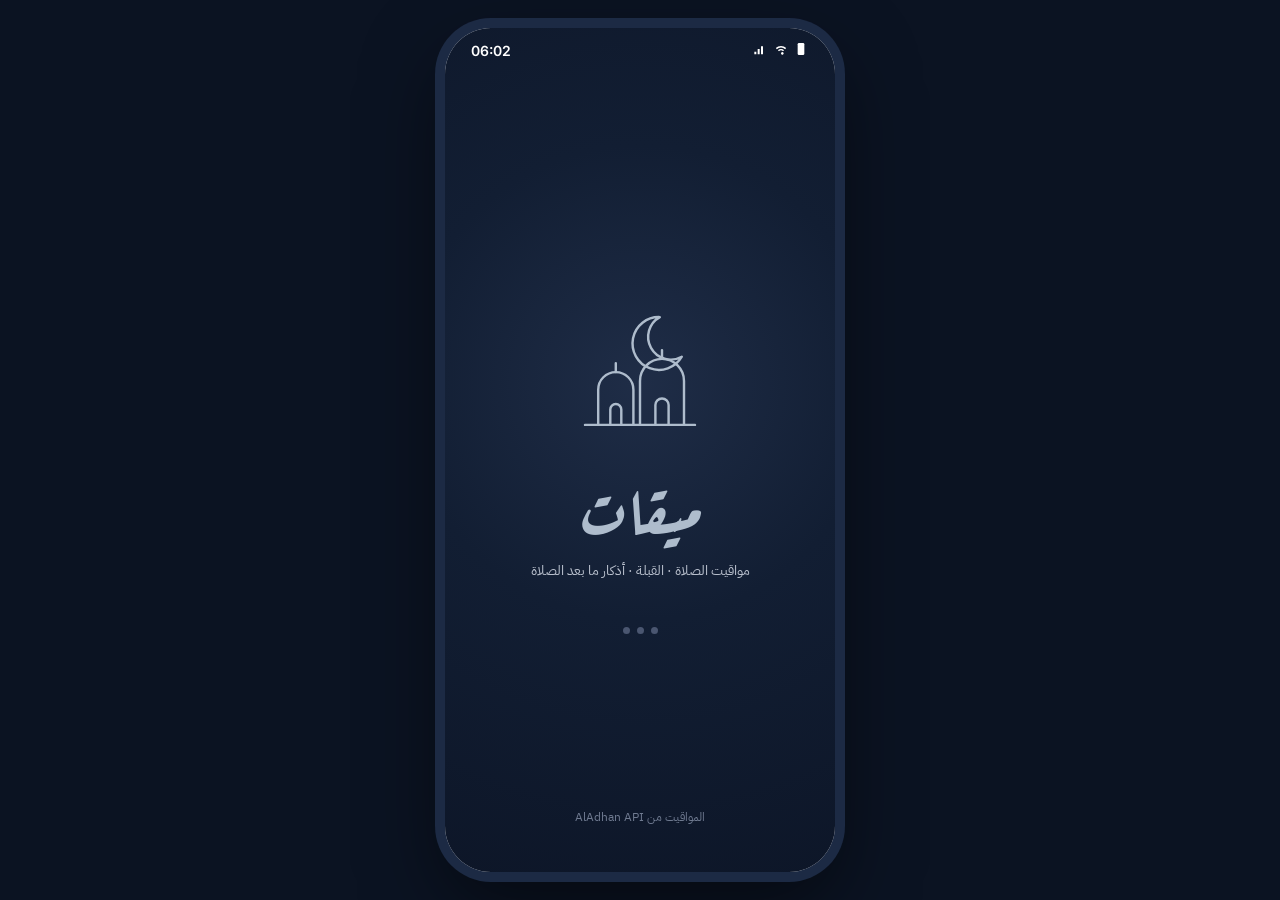
==== commit 87738f3c: "Miqat: Imsakiya corner circle wraps the title icon Co-Authored-By: Claude Opus 5.5 <noreply@anthropi" ====
--- a/miqat/index.html
+++ b/miqat/index.html
@@ -770,7 +770,7 @@
 /* quarter-circle corner shapes inside home widgets */
 .bt>*:not(.go){position:relative;z-index:1}.bt .go{z-index:1}
 .bt::before{content:'';position:absolute;left:-46px;bottom:-46px;width:112px;height:112px;border-radius:50%;background:color-mix(in srgb,var(--bc) 14%,#fff);z-index:0;pointer-events:none}
-.bt.w::before{left:auto;right:-46px;bottom:auto;top:-46px}
+.bt.w::before{left:auto;right:-86px;bottom:auto;top:-86px;width:178px;height:178px}
 .bt.lr::before{width:84px;height:84px;left:-34px;bottom:-34px;right:auto;top:auto}
 .tdark .dark .bt::before{background:color-mix(in srgb,var(--bc) 16%,#1c222c)}
 
